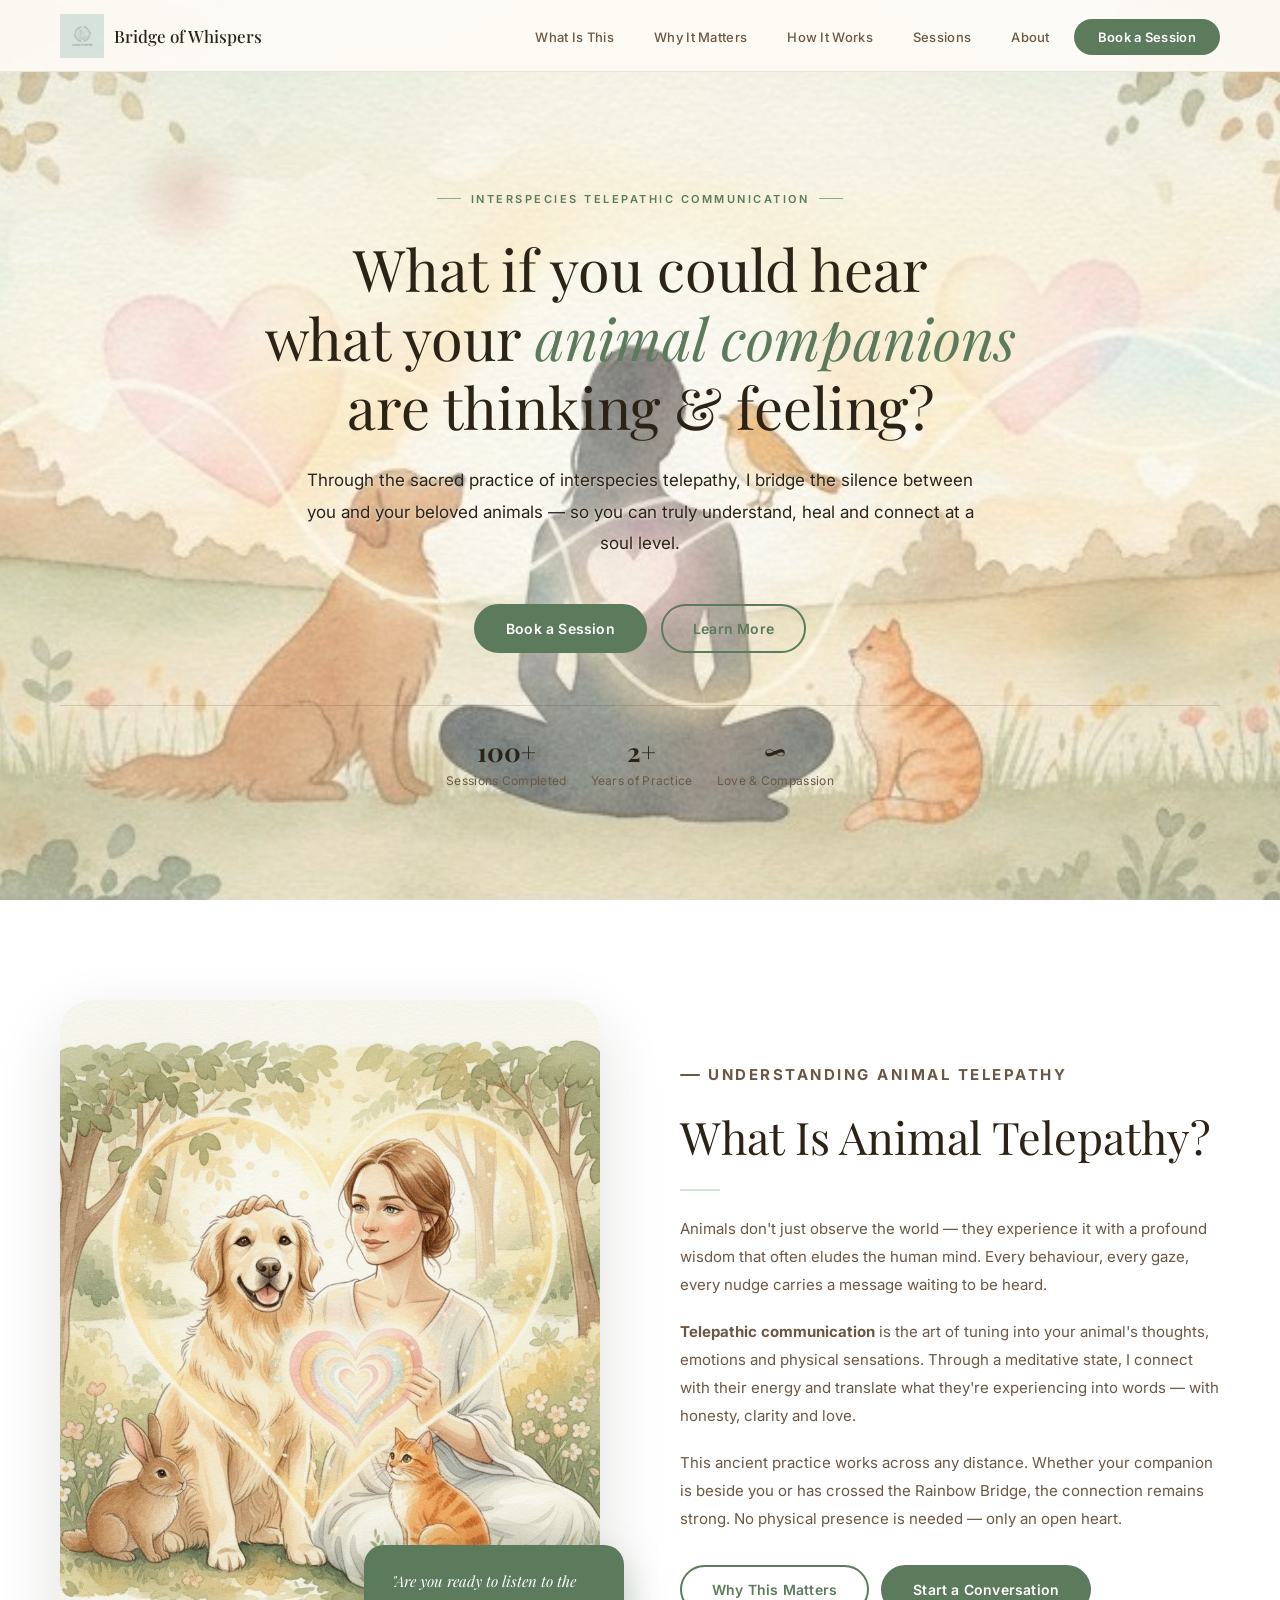
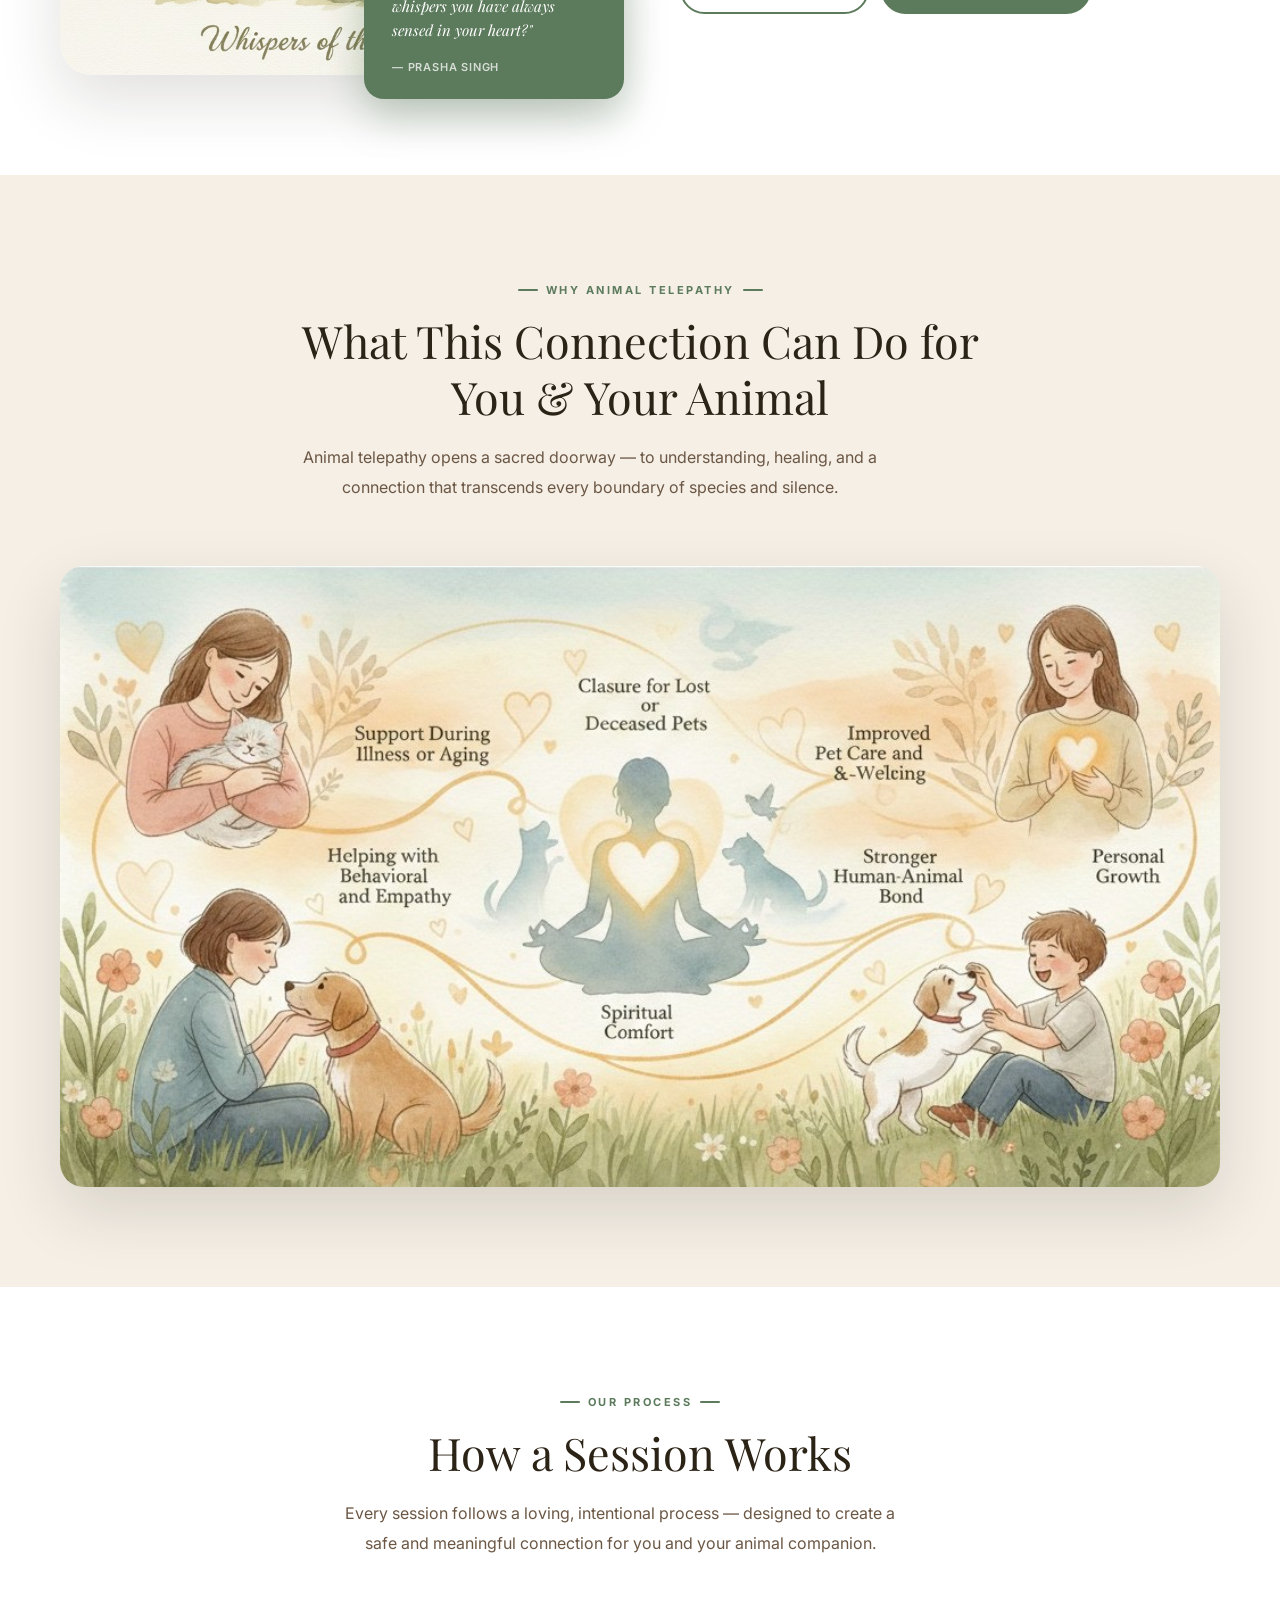
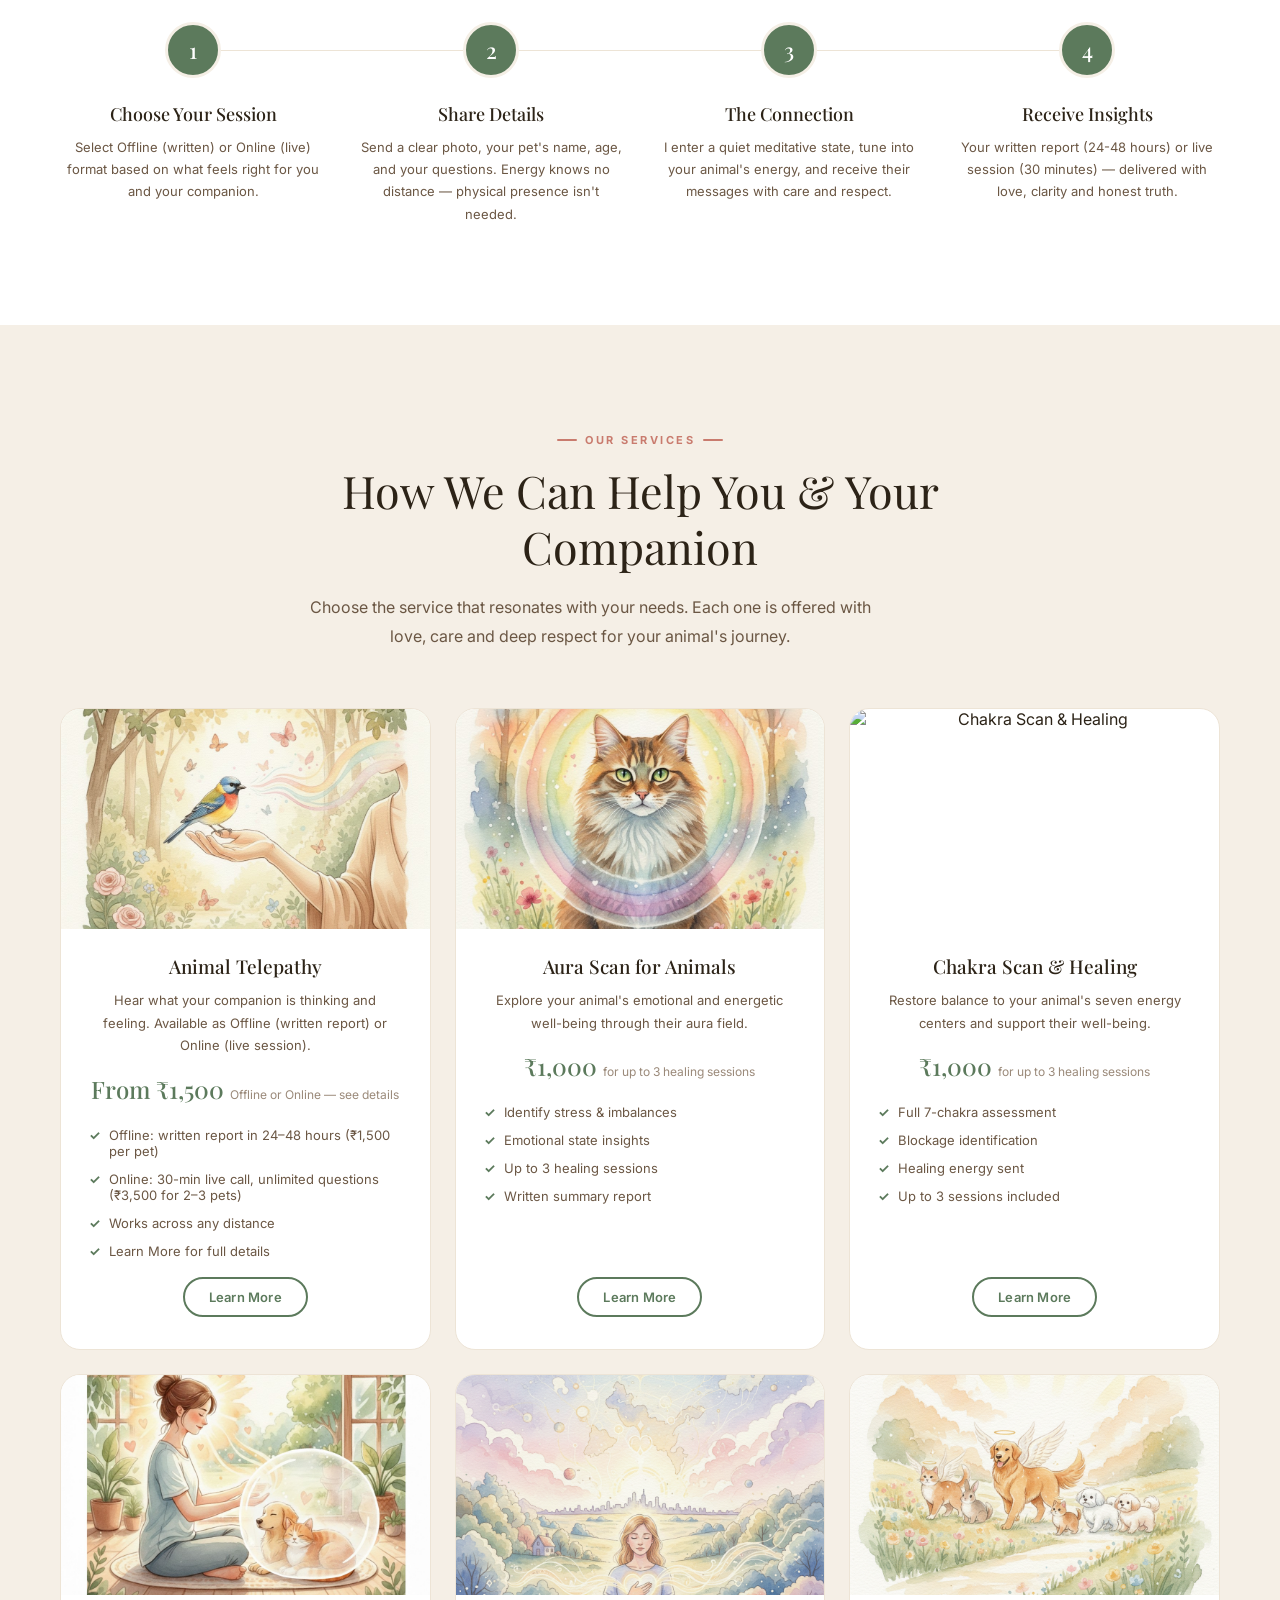
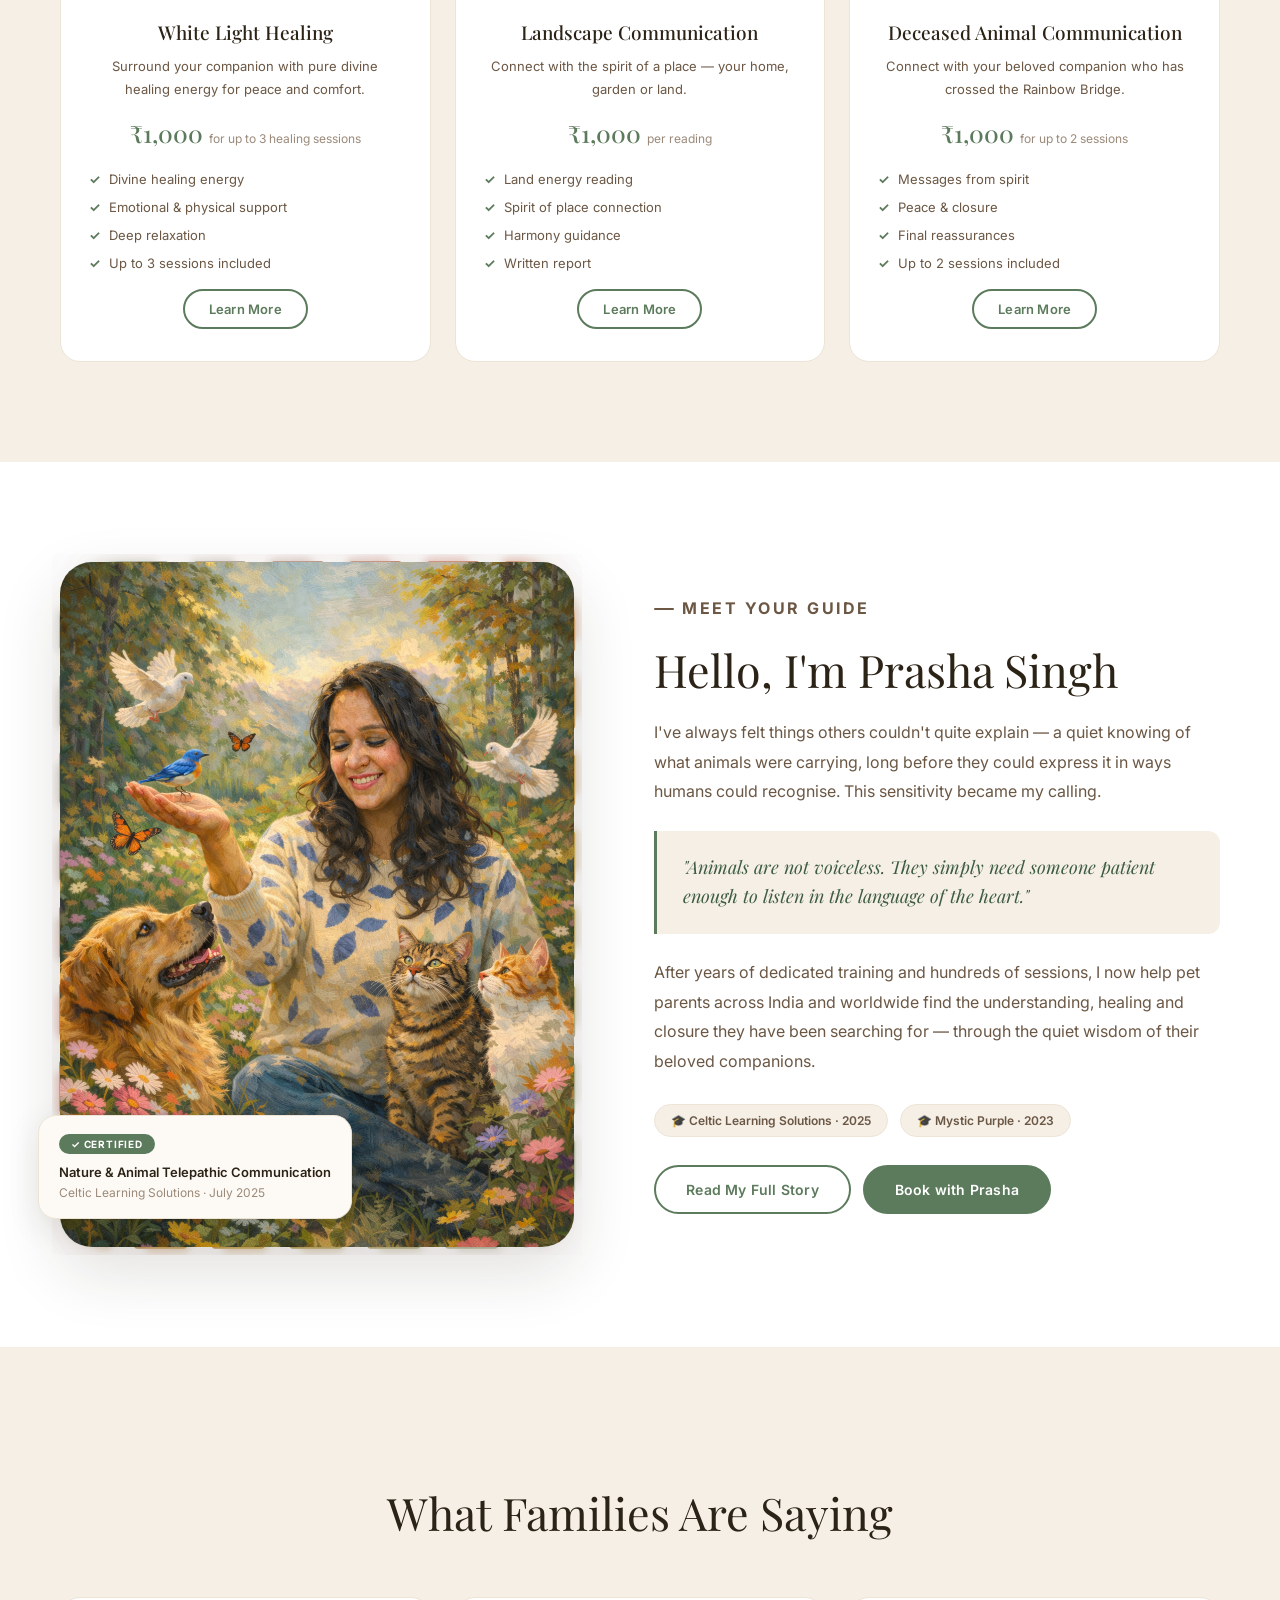
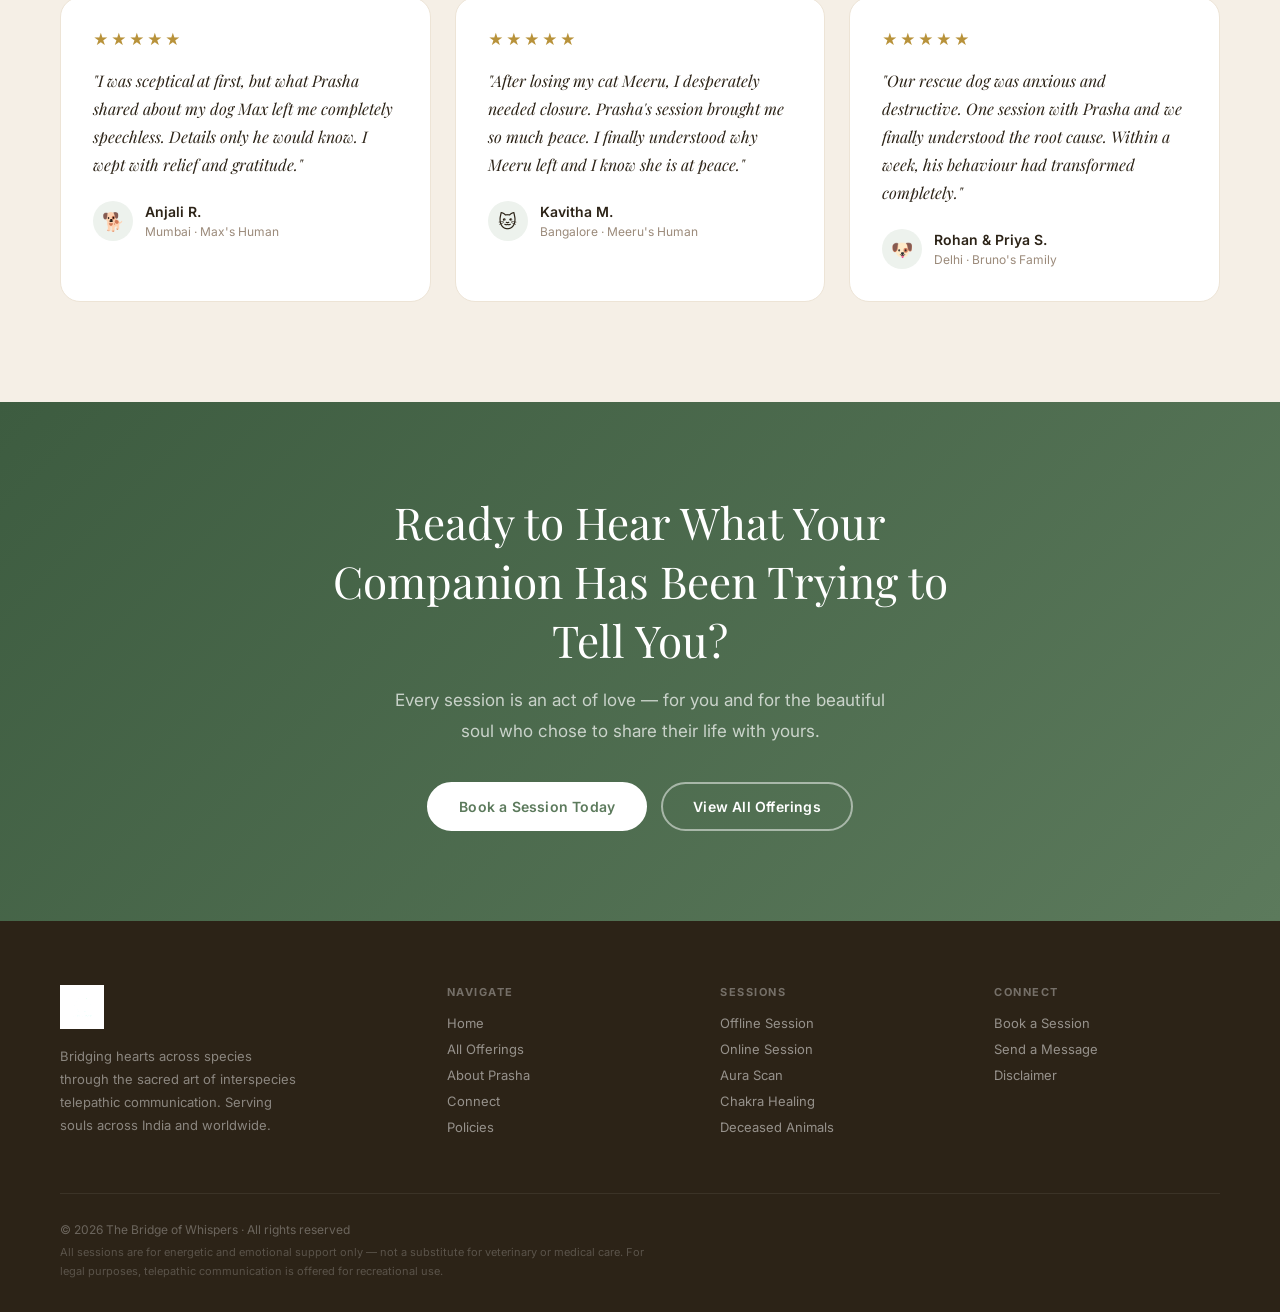
==== index.html @ b5a5ca09 "sacred whispers" ====
<!DOCTYPE html>
<html lang="en">
<head>
<meta charset="UTF-8">
<meta name="viewport" content="width=device-width, initial-scale=1.0">
<title>Bridge of Whispers · Animal Telepathic Communication</title>
<link rel="preconnect" href="https://fonts.googleapis.com">
<link href="https://fonts.googleapis.com/css2?family=Playfair+Display:ital,wght@0,400;0,500;1,400;1,500&family=Inter:wght@300;400;500;600&display=swap" rel="stylesheet">
<style>
/* ─── GLOBAL RESET ─── */
*,*::before,*::after{box-sizing:border-box;margin:0;padding:0}
html{scroll-behavior:smooth;font-size:16px}
body{font-family:'Inter',system-ui,sans-serif;background:#FDFAF5;color:#2C2317;-webkit-font-smoothing:antialiased;overflow-x:hidden}
img{display:block;max-width:100%;height:auto}
a{color:inherit;text-decoration:none}
button{font-family:inherit;cursor:pointer;border:none;outline:none}
ul{list-style:none}

#prog{position:fixed;top:0;left:0;height:3px;width:0%;background:linear-gradient(to right,#5C7A5C,#C97B6E);z-index:9999;transition:width .05s}

/* ══════════════════════════════════════════
 NAV
══════════════════════════════════════════ */
.nav{
 position:fixed;top:0;left:0;right:0;z-index:1000;
 display:flex;align-items:center;justify-content:space-between;
 padding:0 60px;height:72px;
 background:rgba(253,250,245,0.96);
 backdrop-filter:blur(12px);
 border-bottom:1px solid #EDE4D6;
 transition:box-shadow .3s;
}
.nav.scrolled{box-shadow:0 2px 20px rgba(44,35,23,0.08)}
.nav-logo{display:flex;align-items:center;gap:10px}
.nav-logo img{height:44px;width:auto}
.nav-logo span{font-family:'Playfair Display',serif;font-size:17px;color:#2C2317;font-weight:500}
.nav-links{display:flex;align-items:center;gap:8px}
.nav-links a{
 padding:8px 16px;font-size:13px;font-weight:500;letter-spacing:.3px;
 color:#6B5744;border-radius:6px;transition:background .2s,color .2s;
}
.nav-links a:hover{background:#F0EBE2;color:#2C2317}
.nav-cta{
 padding:10px 24px !important;
 background:#5C7A5C !important;color:#fff !important;
 border-radius:50px !important;font-weight:600 !important;
 transition:background .2s,transform .2s,box-shadow .2s !important;
}
.nav-cta:hover{background:#4A6A4A !important;transform:translateY(-1px) !important;box-shadow:0 6px 20px rgba(92,122,92,.35) !important}
.hamburger{display:none;flex-direction:column;gap:5px;cursor:pointer;padding:8px;background:none;border:none}
.hamburger span{display:block;width:22px;height:2px;background:#2C2317;border-radius:2px;transition:.3s}

/* ══════════════════════════════════════════
 HERO
══════════════════════════════════════════ */
.hero{
 min-height:100vh;padding-top:72px;
 position:relative;
 display:flex;align-items:center;justify-content:center;
 background-image:url('assets/image5.png');
 background-size:cover;background-position:center;background-repeat:no-repeat;
 padding-left:60px;padding-right:60px;
}
.hero::before{
 content:'';position:absolute;inset:0;
 background:rgba(253,250,245,0.3);
 z-index:1;
}
.hero-text{
 position:relative;z-index:2;
 max-width:1200px;width:100%;
 padding:60px 0;
 text-align:center;
}
.hero-label{
 display:inline-flex;align-items:center;gap:10px;
 font-size:11px;font-weight:600;letter-spacing:2.5px;text-transform:uppercase;
 color:#5C7A5C;margin-bottom:28px;
}
.hero-label::before,.hero-label::after{content:'';display:block;width:24px;height:1px;background:#8FA98F}
.hero-h1{
 font-family:'Playfair Display',serif;font-size:clamp(40px,4.5vw,64px);
 font-weight:400;line-height:1.2;color:#2C2317;margin-bottom:24px;
}
.hero-h1 em{font-style:italic;color:#5C7A5C}
.hero-desc{
 font-size:17px;line-height:1.85;color:#2C2317;
 max-width:680px;margin:0 auto 44px;
 text-shadow:0 1px 3px rgba(253,250,245,0.8);
}
.hero-buttons{display:flex;gap:14px;align-items:center;justify-content:center;flex-wrap:wrap}
.hero-social{
 display:flex;gap:24px;margin-top:52px;
 padding-top:28px;border-top:1px solid rgba(44,35,23,0.15);
 justify-content:center;
}
.social-stat strong{display:block;font-family:'Playfair Display',serif;font-size:26px;color:#2C2317}
.social-stat span{font-size:12px;color:#6B5744;letter-spacing:.3px}

/* ══════════════════════════════════════════
 BUTTONS
══════════════════════════════════════════ */
.btn{
 display:inline-flex;align-items:center;gap:8px;
 padding:14px 30px;font-size:14px;font-weight:600;
 border-radius:50px;border:2px solid transparent;
 transition:all .25s;cursor:pointer;letter-spacing:.2px;
}
.btn-primary{background:#5C7A5C;color:#fff;border-color:#5C7A5C}
.btn-primary:hover{background:#4A6A4A;border-color:#4A6A4A;transform:translateY(-2px);box-shadow:0 8px 24px rgba(92,122,92,.35)}
.btn-secondary{background:transparent;color:#5C7A5C;border-color:#5C7A5C}
.btn-secondary:hover{background:#5C7A5C;color:#fff;transform:translateY(-2px)}
.btn-white{background:#fff;color:#5C7A5C;border-color:#fff}
.btn-white:hover{background:transparent;color:#fff;border-color:rgba(255,255,255,.7);transform:translateY(-2px)}

/* ══════════════════════════════════════════
 SECTION SHELL
══════════════════════════════════════════ */
.section{padding:100px 60px}
.wrap{max-width:1200px;margin:0 auto}

.section-tag{
 display:inline-flex;align-items:center;gap:8px;
 font-size:11px;font-weight:700;letter-spacing:2.5px;text-transform:uppercase;
 margin-bottom:16px;
}
.section-tag::before{content:'';display:block;width:20px;height:2px;background:currentColor;border-radius:2px}
.tag-green{color:#5C7A5C}
.tag-blush{color:#C97B6E}
.center-tag{justify-content:center}
.center-tag::after{content:'';display:block;width:20px;height:2px;background:currentColor;border-radius:2px}

.section-h{
 font-family:'Playfair Display',serif;
 font-size:clamp(30px,3.5vw,48px);
 font-weight:400;line-height:1.25;color:#2C2317;margin-bottom:18px;
}
.section-p{font-size:16px;line-height:1.85;color:#6B5744;max-width:580px}
.tc .section-p{margin:0 auto}
.tc{text-align:center}

/* ══════════════════════════════════════════
 WHAT IS SECTION
══════════════════════════════════════════ */
.what-section{background:#fff;padding:100px 60px}
.what-layout{
 display:grid;grid-template-columns:1fr 1fr;gap:80px;
 align-items:center;max-width:1200px;margin:0 auto;
}
.what-visual{position:relative}
.what-img{
 width:100%;aspect-ratio:4/5;object-fit:cover;
 border-radius:32px;box-shadow:0 24px 64px rgba(44,35,23,.14);
}
.what-decor{
 position:absolute;top:-16px;left:-16px;right:16px;bottom:16px;
 border-radius:32px;border:2px solid #D4E4D4;z-index:-1;
}
.what-quote-card{
 position:absolute;bottom:-24px;right:-24px;
 background:#5C7A5C;color:#fff;border-radius:20px;
 padding:24px 28px;max-width:260px;
 box-shadow:0 16px 40px rgba(92,122,92,.4);
}
.what-quote-card p{
 font-family:'Playfair Display',serif;font-size:15px;
 font-style:italic;line-height:1.65;margin-bottom:12px;
}
.what-quote-card span{font-size:11px;opacity:.75;letter-spacing:.8px;text-transform:uppercase;font-weight:600}

.what-text .section-tag{display:flex}
.what-divider{width:40px;height:2px;background:#D4E4D4;margin:24px 0}
.what-text p{font-size:15px;line-height:1.85;color:#6B5744;margin-bottom:20px}

/* ══════════════════════════════════════════
 WHY SECTION
══════════════════════════════════════════ */
.why-section{background:#F5EFE6;padding:100px 60px}
.why-top{text-align:center;max-width:680px;margin:0 auto 64px}
.cards-grid{
 max-width:1200px;margin:0 auto;
}
.why-image{
 width:100%;height:auto;display:block;
 border-radius:24px;
 box-shadow:0 24px 64px rgba(44,35,23,.14);
}
.card{
 background:#FDFAF5;border-radius:20px;overflow:hidden;
 border:1px solid #EDE4D6;
 transition:transform .3s,box-shadow .3s;
}
.card:hover{transform:translateY(-6px);box-shadow:0 16px 48px rgba(44,35,23,.1)}
.card-img{height:200px;overflow:hidden}
.card-img img{width:100%;height:100%;object-fit:cover;transition:transform .5s}
.card:hover .card-img img{transform:scale(1.06)}
.card-body{padding:28px}
.card-icon{
 width:42px;height:42px;border-radius:12px;
 display:flex;align-items:center;justify-content:center;font-size:19px;
 margin-bottom:16px;
}
.ic-g{background:#EDF2ED}
.ic-b{background:#F5E4E2}
.ic-s{background:#F5EDDE}
.card-num{float:right;font-family:'Playfair Display',serif;font-size:38px;font-weight:400;color:#EDE4D6;line-height:1;margin-top:-6px}
.card h3{font-family:'Playfair Display',serif;font-size:20px;font-weight:500;color:#2C2317;margin-bottom:10px}
.card p{font-size:14px;line-height:1.8;color:#6B5744}

/* ══════════════════════════════════════════
 HOW IT WORKS
══════════════════════════════════════════ */
.how-section{background:#fff;padding:100px 60px}
.how-top{text-align:center;max-width:620px;margin:0 auto 64px}
.steps-grid{
 display:grid;grid-template-columns:repeat(4,1fr);gap:32px;
 max-width:1200px;margin:0 auto;position:relative;
}
.steps-grid::before{
 content:'';position:absolute;top:28px;left:calc(12.5% + 4px);right:calc(12.5% + 4px);
 height:1px;background:#EDE4D6;
}
.step-card{text-align:center;position:relative}
.step-num{
 width:56px;height:56px;border-radius:50%;
 background:#5C7A5C;border:3px solid #F5EFE6;
 color:#fff;font-family:'Playfair Display',serif;font-size:22px;font-weight:500;
 display:flex;align-items:center;justify-content:center;
 margin:0 auto 24px;transition:transform .3s;
}
.step-card:hover .step-num{transform:scale(1.1)}
.step-card h4{font-family:'Playfair Display',serif;font-size:18px;font-weight:500;color:#2C2317;margin-bottom:10px}
.step-card p{font-size:13px;line-height:1.7;color:#6B5744}

/* ══════════════════════════════════════════
 SERVICES GRID - ALL 7 SERVICES
══════════════════════════════════════════ */
.sessions-section{background:#F5EFE6;padding:100px 60px}
.sessions-top{text-align:center;max-width:680px;margin:0 auto 56px}

.offerings-grid{
 display:grid;grid-template-columns:repeat(3,1fr);gap:24px;
 max-width:1200px;margin:0 auto;
}
.offering-card{
 background:#fff;border-radius:20px;overflow:hidden;
 border:1px solid #EDE4D6;text-align:center;
 transition:transform .3s,box-shadow .3s;position:relative;
 display:flex;flex-direction:column;
}
.offering-card:hover{transform:translateY(-4px);box-shadow:0 12px 40px rgba(44,35,23,.09)}

/* .offering-img-wrap{
 width:100%;height:200px;background:#F5EFE6;
 display:flex;align-items:center;justify-content:center;
 padding:16px;flex-shrink:0;
}
.offering-img-wrap img{
 max-width:100%;max-height:100%;
 width:auto;height:auto;
 object-fit:contain;object-position:center;
 border-radius:12px;
} */




.offering-img-wrap{
 width:100%;
 height:220px; /* slightly taller for better visual */
 overflow:hidden;
 flex-shrink:0;
}

.offering-img-wrap img{
 width:100%;
 height:100%;
 object-fit:cover;   /* THIS makes image fill fully */
 object-position:center;
 display:block;
}



.offering-body{padding:24px 28px 32px;flex:1;display:flex;flex-direction:column;align-items:center}
.offering-card h4{
 font-family:'Playfair Display',serif;font-size:19px;
 font-weight:500;color:#2C2317;margin-bottom:10px;
}
.offering-desc{font-size:13px;line-height:1.75;color:#6B5744;margin-bottom:16px}
.offering-price{
 font-family:'Playfair Display',serif;font-size:24px;
 font-weight:500;color:#5C7A5C;margin-bottom:4px;
}
.offering-price small{font-size:12px;font-weight:400;color:#9B8A7A;font-family:'Inter',sans-serif}
.offering-note{font-size:11px;color:#9B8A7A;margin-bottom:16px}
.offering-card .btn-secondary{font-size:13px;padding:10px 24px;margin-top:auto}

/* ══════════════════════════════════════════
 ABOUT
══════════════════════════════════════════ */
.about-section{background:#fff;padding:100px 60px}
.about-layout{
 display:grid;grid-template-columns:1fr 1.1fr;gap:80px;
 align-items:center;max-width:1200px;margin:0 auto;
}
.about-img-wrap{position:relative}
.about-img-border{
 position:absolute;
 inset:-8px;
 width:calc(100% + 16px);
 height:calc(100% + 16px);
 pointer-events:none;
 z-index:0;
}
.about-border-rect{
 fill:none;
 stroke:url(#aboutBorderGradient);
 stroke-width:4;
 stroke-linecap:round;
 stroke-dasharray:26 18;
 animation:aboutBorderDash 3.5s linear infinite;
 filter:drop-shadow(0 0 10px rgba(201,123,110,.65));
 opacity:.9;
 mix-blend-mode:screen;
}
.about-border-rect.glow{
 stroke-width:8;
 stroke-dasharray:18 26;
 animation:aboutBorderDash 4.5s linear infinite reverse;
 filter:blur(2px) drop-shadow(0 0 18px rgba(92,122,92,.55));
 opacity:.35;
}
.about-img{
 width:100%;aspect-ratio:3/4;object-fit:cover;
 border-radius:32px;box-shadow:0 24px 64px rgba(44,35,23,.14);
 position:relative;z-index:1;
}
.about-cert-card{
 position:absolute;left:-22px;bottom:28px;
 background:#FDFAF5;border:1px solid #EDE4D6;border-radius:18px;
 padding:16px 20px;box-shadow:0 8px 32px rgba(44,35,23,.1);min-width:210px;
 z-index:2;
}
.cert-pill{
 display:inline-flex;align-items:center;gap:6px;
 background:#5C7A5C;color:#fff;
 font-size:10px;font-weight:700;letter-spacing:.8px;text-transform:uppercase;
 padding:4px 12px;border-radius:50px;margin-bottom:10px;
}
.about-cert-card h4{font-size:13px;font-weight:600;color:#2C2317;margin-bottom:4px}
.about-cert-card p{font-size:12px;color:#9B8A7A;line-height:1.5}

.about-text .section-tag{display:flex}
.about-text .section-h{margin-bottom:20px}
.about-text p{font-size:16px;line-height:1.85;color:#6B5744;margin-bottom:18px}
.blockquote{
 margin:24px 0;padding:22px 26px;
 border-left:3px solid #5C7A5C;background:#F5EFE6;border-radius:0 12px 12px 0;
}
.blockquote p{
 font-family:'Playfair Display',serif;font-style:italic;font-size:18px;
 color:#3D5C40;margin:0;line-height:1.65;
}
.cert-chips{display:flex;gap:12px;flex-wrap:wrap;margin-top:28px}
.cert-chip{
 display:inline-flex;align-items:center;gap:8px;
 background:#F5EFE6;border:1px solid #EDE4D6;border-radius:50px;
 padding:8px 16px;font-size:12px;font-weight:600;color:#6B5744;
}
.about-buttons{display:flex;gap:12px;margin-top:28px;flex-wrap:wrap}

/* ══════════════════════════════════════════
 TESTIMONIALS
══════════════════════════════════════════ */
.testi-section{background:#F5EFE6;padding:100px 60px}
.testi-top{text-align:center;max-width:580px;margin:0 auto 56px}
.testi-grid{
 display:grid;grid-template-columns:repeat(3,1fr);gap:24px;
 max-width:1200px;margin:0 auto;
}
.testi{
 background:#fff;border-radius:20px;padding:32px;
 border:1px solid #EDE4D6;transition:transform .3s,box-shadow .3s;
}
.testi:hover{transform:translateY(-4px);box-shadow:0 12px 40px rgba(44,35,23,.09)}
.stars{color:#B8923A;font-size:15px;letter-spacing:2px;margin-bottom:18px}
.testi blockquote{
 font-family:'Playfair Display',serif;font-style:italic;
 font-size:16px;line-height:1.75;color:#2C2317;margin-bottom:22px;
}
.testi-author{display:flex;align-items:center;gap:12px}
.testi-avatar{
 width:40px;height:40px;border-radius:50%;
 background:#EDF2ED;display:flex;align-items:center;justify-content:center;font-size:18px;
}
.testi-name strong{display:block;font-size:14px;font-weight:600;color:#2C2317}
.testi-name span{font-size:12px;color:#9B8A7A}

/* ══════════════════════════════════════════
 CTA BANNER
══════════════════════════════════════════ */
.cta-section{
 background:linear-gradient(135deg,#3D5C40 0%,#5C7A5C 100%);
 padding:90px 60px;text-align:center;
}
.cta-section h2{
 font-family:'Playfair Display',serif;font-size:clamp(28px,3.5vw,44px);
 font-weight:400;color:#fff;margin-bottom:16px;max-width:620px;margin-left:auto;margin-right:auto;
}
.cta-section p{font-size:17px;color:rgba(255,255,255,.7);max-width:500px;margin:0 auto 36px;line-height:1.8}
.cta-btns{display:flex;gap:14px;justify-content:center;flex-wrap:wrap}

/* ══════════════════════════════════════════
 FOOTER
══════════════════════════════════════════ */
footer{background:#2C2317;padding:64px 60px 32px}
.footer-wrap{max-width:1200px;margin:0 auto}
.footer-top{display:grid;grid-template-columns:1.5fr 1fr 1fr 1fr;gap:48px;margin-bottom:48px}
.footer-brand img{height:44px;margin-bottom:16px;filter:brightness(1.4)}
.footer-brand p{font-size:13px;color:rgba(255,255,255,.45);line-height:1.75;max-width:240px}
.footer-col h5{
 font-size:11px;font-weight:700;letter-spacing:1.5px;text-transform:uppercase;
 color:rgba(255,255,255,.35);margin-bottom:16px;
}
.footer-col a{display:block;font-size:13px;color:rgba(255,255,255,.5);margin-bottom:10px;transition:color .2s}
.footer-col a:hover{color:#fff}
.footer-divider{height:1px;background:rgba(255,255,255,.07);margin-bottom:28px}
.footer-bottom{display:flex;justify-content:space-between;align-items:flex-start;flex-wrap:wrap;gap:16px}
.footer-copy{font-size:12px;color:rgba(255,255,255,.3)}
.disclaimer{font-size:11px;color:rgba(255,255,255,.22);max-width:600px;line-height:1.65;margin-top:6px}

/* ══════════════════════════════════════════
 MODAL
══════════════════════════════════════════ */
.overlay{
 position:fixed;inset:0;z-index:10000;
 background:rgba(44,35,23,.72);backdrop-filter:blur(10px);
 display:flex;align-items:center;justify-content:center;padding:24px;
 opacity:0;pointer-events:none;transition:opacity .3s;
}
.overlay.open{opacity:1;pointer-events:all}
.modal{
 background:#FDFAF5;border-radius:24px;width:100%;max-width:520px;max-height:92vh;
 overflow-y:auto;box-shadow:0 40px 80px rgba(44,35,23,.3);
 transform:translateY(20px) scale(.97);transition:transform .35s;position:relative;
}
.overlay.open .modal{transform:none}
.modal-stripe{height:4px;background:linear-gradient(to right,#5C7A5C,#C97B6E);border-radius:24px 24px 0 0}
.modal-inner{padding:36px 40px 44px}
.modal-close{
 position:absolute;top:16px;right:16px;width:36px;height:36px;
 border-radius:50%;background:#F0EBE2;color:#6B5744;font-size:17px;
 display:flex;align-items:center;justify-content:center;cursor:pointer;border:none;
 transition:background .2s,color .2s,transform .2s;
}
.modal-close:hover{background:#C97B6E;color:#fff;transform:rotate(90deg)}
.modal h2{font-family:'Playfair Display',serif;font-size:26px;font-weight:500;color:#2C2317;margin-bottom:6px}
.modal .sub{font-size:13px;color:#9B8A7A;margin-bottom:28px}
.frow{display:grid;grid-template-columns:1fr 1fr;gap:14px}
.fg{margin-bottom:16px}
.fg label{display:block;font-size:11px;font-weight:700;letter-spacing:.6px;text-transform:uppercase;color:#6B5744;margin-bottom:6px}
.fg input,.fg select,.fg textarea{
 width:100%;padding:11px 15px;
 font-family:'Inter',sans-serif;font-size:14px;color:#2C2317;
 background:#fff;border:1.5px solid #EDE4D6;border-radius:10px;
 outline:none;transition:border-color .2s,box-shadow .2s;
}
.fg input:focus,.fg select:focus,.fg textarea:focus{
 border-color:#5C7A5C;box-shadow:0 0 0 3px rgba(92,122,92,.12);
}
.fg textarea{resize:vertical;min-height:85px}
.submit-btn{
 width:100%;padding:14px;font-size:14px;font-weight:600;
 background:#5C7A5C;color:#fff;border:none;border-radius:50px;
 cursor:pointer;font-family:'Inter',sans-serif;letter-spacing:.3px;
 margin-top:6px;transition:background .25s,transform .25s,box-shadow .25s;
}
.submit-btn:hover{background:#4A6A4A;transform:translateY(-1px);box-shadow:0 8px 20px rgba(92,122,92,.4)}
.ty{text-align:center;padding:32px 16px}
.ty-icon{font-size:56px;margin-bottom:20px}
.ty h3{font-family:'Playfair Display',serif;font-size:26px;font-weight:500;color:#2C2317;margin-bottom:12px}
.ty p{font-size:14px;line-height:1.8;color:#6B5744;margin-bottom:10px}
.hidden{display:none!important}

/* ══════════════════════════════════════════
 REVEAL ANIMATIONS
══════════════════════════════════════════ */
.r{opacity:0;transform:translateY(24px);transition:opacity .7s ease,transform .7s ease}
.rl{opacity:0;transform:translateX(-24px);transition:opacity .7s ease,transform .7s ease}
.rr{opacity:0;transform:translateX(24px);transition:opacity .7s ease,transform .7s ease}
.r.show,.rl.show,.rr.show{opacity:1;transform:none}
.d1{transition-delay:.1s}.d2{transition-delay:.2s}.d3{transition-delay:.3s}
.d4{transition-delay:.4s}.d5{transition-delay:.5s}
@keyframes aboutBorderDash{to{stroke-dashoffset:-220}}

/* ══════════════════════════════════════════
 MAGICAL PRELOADER & EFFECTS
══════════════════════════════════════════ */
.magical-preloader {
 position: fixed;
 inset: 0;
 background: #FDFAF5;
 z-index: 99999;
 display: flex;
 flex-direction: column;
 align-items: center;
 justify-content: center;
 transition: opacity 1s ease, visibility 1s ease;
}
.magical-preloader.fade-out {
 opacity: 0;
 visibility: hidden;
}
.paw-heart-wrap {
 position: relative;
 width: 70px;
 height: 70px;
 margin-bottom: 32px;
}
.telepathy-ring {
 position: absolute;
 inset: -30px;
 border: 2px solid #5C7A5C;
 border-radius: 50%;
 opacity: 0;
 animation: ripple 2.5s infinite cubic-bezier(0.21, 0.53, 0.56, 0.8);
}
.telepathy-ring:nth-child(2) { animation-delay: 0.8s; }
.telepathy-ring:nth-child(3) { animation-delay: 1.6s; }

@keyframes ripple {
 0% { transform: scale(0.5); opacity: 0.6; }
 100% { transform: scale(1.8); opacity: 0; border-width: 0px; }
}

.paw-icon {
 width: 100%;
 height: 100%;
 fill: #C97B6E; 
 animation: heartbeat 1.5s infinite;
 position: relative;
 z-index: 2;
 filter: drop-shadow(0 4px 10px rgba(201,123,110,0.4));
}

@keyframes heartbeat {
 0%, 100% { transform: scale(1); }
 15% { transform: scale(1.15); }
 30% { transform: scale(1); }
 45% { transform: scale(1.15); }
}

.preloader-text {
 font-family: 'Playfair Display', serif;
 font-size: 22px;
 color: #6B5744;
 font-style: italic;
 animation: fadeInOut 2.5s infinite;
}

@keyframes fadeInOut {
 0%, 100% { opacity: 0.5; }
 50% { opacity: 1; }
}

/* ─── FLOATING MAGIC ORBS (HERO) ─── */
.magic-orb {
 position: absolute;
 border-radius: 50%;
 pointer-events: none;
 z-index: 1;
 animation: floatOrb 6s infinite ease-in-out alternate;
}
@keyframes floatOrb {
 0% { transform: translateY(0) scale(1); opacity: 0.4; }
 100% { transform: translateY(-40px) scale(1.2); opacity: 0.7; }
}
.orb-1 { width: 120px; height: 120px; top: 15%; left: 10%; animation-duration: 7s; background: radial-gradient(circle, rgba(201,123,110,0.25) 0%, rgba(201,123,110,0) 70%); }
.orb-2 { width: 180px; height: 180px; top: 60%; right: 5%; animation-duration: 9s; animation-delay: 1s; background: radial-gradient(circle, rgba(92,122,92,0.2) 0%, rgba(92,122,92,0) 70%); }
.orb-3 { width: 90px; height: 90px; bottom: 10%; left: 30%; animation-duration: 5s; animation-delay: 2s; background: radial-gradient(circle, rgba(184,146,58,0.2) 0%, rgba(184,146,58,0) 70%); }

/* ══════════════════════════════════════════
 RESPONSIVE
══════════════════════════════════════════ */
@media(max-width:1100px){
 .hero{grid-template-columns:1fr 1fr}
 .cards-grid{grid-template-columns:repeat(2,1fr)}
 .offerings-grid{grid-template-columns:repeat(2,1fr)}
 .testi-grid{grid-template-columns:repeat(2,1fr)}
 .about-layout{grid-template-columns:1fr 1fr}
 .what-layout{gap:60px}
 .footer-top{grid-template-columns:1fr 1fr}
}
@media(max-width:900px){
 .hero{padding-top:100px;padding-left:32px;padding-right:32px}
 .hero-text{padding:48px 0 24px;max-width:560px;margin:0 auto}
 .hero-desc{margin-left:auto;margin-right:auto}
 .hero-buttons{justify-content:center}
 .hero-social{justify-content:center}
 .what-layout{grid-template-columns:1fr}
 .what-visual{max-width:380px;margin:0 auto}
 .what-quote-card{right:0;bottom:-16px}
 .about-layout{grid-template-columns:1fr}
 .about-img-wrap{max-width:360px;margin:0 auto}
 .about-cert-card{right:0}
 .steps-grid{grid-template-columns:1fr 1fr}
 .steps-grid::before{display:none}
 .nav{padding:0 24px}
 .nav-links{display:none}
 .hamburger{display:flex}
 .section{padding:72px 32px}
 .why-section,.sessions-section,.testi-section,.how-section,.about-section,.what-section{padding:72px 32px}
 .cta-section{padding:72px 32px}
 footer{padding:52px 32px 28px}
}
@media(max-width:640px){
 .cards-grid{grid-template-columns:1fr}
 .offerings-grid{grid-template-columns:1fr}
 .testi-grid{grid-template-columns:1fr}
 .steps-grid{grid-template-columns:1fr}
 .footer-top{grid-template-columns:1fr}
 .footer-bottom{flex-direction:column}
 .frow{grid-template-columns:1fr}
}
.nav-links.mobile-open{
 display:flex;flex-direction:column;position:fixed;
 top:72px;left:0;right:0;bottom:0;
 background:rgba(253,250,245,0.97);backdrop-filter:blur(16px);
 align-items:center;justify-content:center;gap:28px;z-index:999;
}
.nav-links.mobile-open a{font-size:20px;padding:10px 20px}





/* bird animation */
/* ─── THE SOUL MESSENGER ANIMATION ─── */
/* ─── THE SOUL MESSENGER UPGRADE ─── */
/* ─── THE SACRED VOID (Isolation UI) ─── */
/* ─── SACRED SUCCESS SCENE UI & ANIMATIONS ─── */
.sacred-meadow-container {
    position: fixed; 
    inset: 0; 
    display: none;
    flex-direction: column;
    align-items: center; 
    justify-content: center;
    z-index: 999999;
    pointer-events: none;
    background: radial-gradient(circle at center, rgba(253,250,245,0.95) 0%, rgba(228,236,228,0.98) 100%);
    opacity: 0;
    overflow: hidden;
}

.sacred-meadow-container.active { 
    display: flex; 
    pointer-events: auto;
    animation: heavenlyFadeIn 2s ease-in-out forwards; 
}

@keyframes heavenlyFadeIn {
    from { opacity: 0; backdrop-filter: blur(0px); }
    to { opacity: 1; backdrop-filter: blur(12px); }
}

/* Divine Background Glow */
.divine-glow {
    position: absolute;
    width: 150vw;
    height: 150vh;
    background: radial-gradient(circle, rgba(184,146,58,0.08) 0%, transparent 60%);
    animation: breatheGlow 6s infinite alternate ease-in-out;
    z-index: 1;
}

@keyframes breatheGlow {
    0% { transform: scale(1); opacity: 0.6; }
    100% { transform: scale(1.1); opacity: 1; }
}

/* Spirit Elephants */
.spirit-elephant {
    position: absolute;
    bottom: 10%;
    width: 280px; /* Adjust based on your artwork */
    max-width: 30vw;
    z-index: 2;
    opacity: 0;
    filter: drop-shadow(0 10px 20px rgba(92,122,92,0.15));
}

.elephant-left {
    left: -300px;
    transform: rotate(5deg);
}

.elephant-right {
    right: -300px;
    transform: rotate(-5deg);
}

/* Elephant Animations applied via JS */
.elephant-left.enter { animation: walkInLeft 3s cubic-bezier(0.25, 0.8, 0.25, 1) forwards; }
.elephant-right.enter { animation: walkInRight 3s cubic-bezier(0.25, 0.8, 0.25, 1) forwards; }

@keyframes walkInLeft {
    0% { left: -300px; opacity: 0; }
    100% { left: 5%; opacity: 0.9; }
}
@keyframes walkInRight {
    0% { right: -300px; opacity: 0; }
    100% { right: 5%; opacity: 0.9; }
}

/* Dialog & Bird Wrapper */
.sacred-dialog-wrapper {
    position: relative;
    z-index: 10;
    display: flex; 
    flex-direction: column; 
    align-items: center;
    opacity: 0;
    transform: translateY(40px);
}

.sacred-dialog-wrapper.enter {
    animation: gentleFloatUp 2.5s ease-out forwards, sacredSway 6s ease-in-out 2.5s infinite;
}

@keyframes gentleFloatUp {
    to { opacity: 1; transform: translateY(0); }
}
@keyframes sacredSway {
    0%, 100% { transform: translateY(0); }
    50% { transform: translateY(-12px); }
}

/* The Angelic Bird */
.angel-bird {
    width: 140px;
    margin-bottom: -40px; /* Overlaps the card */
    z-index: 11;
    filter: drop-shadow(0 8px 16px rgba(201,123,110,0.2));
    animation: gentleWingSway 4s infinite ease-in-out;
}

@keyframes gentleWingSway {
    0%, 100% { transform: rotate(-2deg); }
    50% { transform: rotate(2deg); }
}

/* Soft Parchment Card */
.parchment-card {
    background: #FFFCF8;
    padding: 60px 50px 50px; 
    border-radius: 30px;
    box-shadow: 0 30px 60px rgba(184,146,58,0.08), inset 0 0 40px rgba(92,122,92,0.03);
    width: 90%;
    max-width: 500px; 
    text-align: center;
    border: 2px solid rgba(184,146,58,0.2);
    position: relative;
}

.card-sparkles {
    position: absolute;
    top: 20px;
    right: 30px;
    font-size: 24px;
    opacity: 0.6;
    animation: twinkle 3s infinite alternate;
}

@keyframes twinkle {
    0% { opacity: 0.2; transform: scale(0.8); }
    100% { opacity: 0.8; transform: scale(1.1); }
}

.sacred-heading {
    font-family: 'Playfair Display', serif; 
    font-size: 1.8rem; 
    color: #3D5C40; 
    margin-bottom: 16px;
    line-height: 1.3;
}

.sacred-text {
    font-size: 16px; 
    color: #6B5744; 
    line-height: 1.8; 
    font-weight: 400;
}

/* .sacred-btn {
    margin-top: 32px; 
    width: 100%; 
    border-radius: 50px;
    background: linear-gradient(to right, #5C7A5C, #4A6A4A) !important;
    font-size: 15px !important;
    padding: 16px !important;
    box-shadow: 0 10px 25px rgba(92,122,92,0.2) !important;
} */

.sacred-btn {
    margin-top: 32px;
    width: 100%;
    border-radius: 50px;
    background: linear-gradient(to right, #5C7A5C, #4A6A4A) !important;
    font-size: 15px !important;
    padding: 16px !important;
    box-shadow: 0 10px 25px rgba(92, 122, 92, 0.2) !important;

    /* ✨ Fix alignment */
    display: flex;
    align-items: center;
    justify-content: center;
    text-align: center;
}


/* End of bird animation */






</style>
</head>
<body>

<div id="magicalPreloader" class="magical-preloader">
 <div class="paw-heart-wrap">
 <div class="telepathy-ring"></div>
 <div class="telepathy-ring"></div>
 <div class="telepathy-ring"></div>
 <svg class="paw-icon" viewBox="0 0 512 512" xmlns="http://www.w3.org/2000/svg">
 <path d="M256 224c-53.02 0-96 42.98-96 96 0 53.02 42.98 96 96 96s96-42.98 96-96c0-53.02-42.98-96-96-96zm-128-64c35.35 0 64-28.65 64-64s-28.65-64-64-64-64 28.65-64 64 28.65 64 64 64zm256 0c35.35 0 64-28.65 64-64s-28.65-64-64-64-64 28.65-64 64 28.65 64 64 64zm-128-32c35.35 0 64-28.65 64-64s-28.65-64-64-64-64 28.65-64 64 28.65 64 64 64z"/>
 </svg>
 </div>
 <h2 class="preloader-text">Tuning into the animal realm...</h2>
</div>

<div id="prog"></div>

<nav class="nav" id="nav">
 <a href="index.html" class="nav-logo">
 <img src="assets/image12.png" alt="Bridge of Whispers logo">
 <span>Bridge of Whispers</span>
 </a>
 <ul class="nav-links" id="navLinks">
 <li><a href="#what">What Is This</a></li>
 <li><a href="#why">Why It Matters</a></li>
 <li><a href="#how">How It Works</a></li>
 <li><a href="#sessions">Sessions</a></li>
 <li><a href="#about">About</a></li>
 <li><a href="connect.html" class="nav-cta open-modal">Book a Session</a></li>
 </ul>
 <button class="hamburger" id="menuBtn" aria-label="Open menu">
 <span></span><span></span><span></span>
 </button>
</nav>

<section class="hero" id="home">
 <div class="magic-orb orb-1"></div>
 <div class="magic-orb orb-2"></div>
 <div class="magic-orb orb-3"></div>

 <div class="hero-text">
 <p class="hero-label">Interspecies Telepathic Communication</p>
 <h1 class="hero-h1">
 What if you could hear<br>what your <em>animal companions</em><br>are thinking & feeling?
 </h1>
 <p class="hero-desc">
 Through the sacred practice of interspecies telepathy, I bridge the silence between you and your beloved animals — so you can truly understand, heal and connect at a soul level.
 </p>
 <div class="hero-buttons">
 <button class="btn btn-primary open-modal">Book a Session</button>
 <a href="#what" class="btn btn-secondary">Learn More</a>
 </div>

 <div class="hero-social">
 <div class="social-stat"><strong>100+</strong><span>Sessions Completed</span></div>
 <div class="social-stat"><strong>2+</strong><span>Years of Practice</span></div>
 <div class="social-stat"><strong>∞</strong><span>Love & Compassion</span></div>
 </div>
 </div>
</section>

<section class="what-section" id="what">
 <div class="what-layout">
 <div class="what-visual rl">
 <div class="what-decor"></div>
 <img class="what-img" src="assets/image8.png" alt="Prasha Singh animal communicator" loading="lazy">
 <div class="what-quote-card">
 <p>"Are you ready to listen to the whispers you have always sensed in your heart?"</p>
 <span>— Prasha Singh</span>
 </div>
 </div>
 <div class="what-text rr">
 <p class="section-tag tag-green">Understanding Animal Telepathy</p>
 <h2 class="section-h">What Is Animal Telepathy?</h2>
 <div class="what-divider"></div>
 <p>Animals don't just observe the world — they experience it with a profound wisdom that often eludes the human mind. Every behaviour, every gaze, every nudge carries a message waiting to be heard.</p>
 <p><strong>Telepathic communication</strong> is the art of tuning into your animal's thoughts, emotions and physical sensations. Through a meditative state, I connect with their energy and translate what they're experiencing into words — with honesty, clarity and love.</p>
 <p>This ancient practice works across any distance. Whether your companion is beside you or has crossed the Rainbow Bridge, the connection remains strong. No physical presence is needed — only an open heart.</p>
 <div style="display:flex;gap:12px;margin-top:32px;flex-wrap:wrap">
 <a href="#why" class="btn btn-secondary">Why This Matters</a>
 <button class="btn btn-primary open-modal">Start a Conversation</button>
 </div>
 </div>
 </div>
</section>

<section class="why-section" id="why">
 <div class="why-top">
 <p class="section-tag tag-green center-tag r">Why Animal Telepathy</p>
 <h2 class="section-h r d1">What This Connection Can Do for You & Your Animal</h2>
 <p class="section-p r d2">Animal telepathy opens a sacred doorway — to understanding, healing, and a connection that transcends every boundary of species and silence.</p>
 </div>
 <div class="cards-grid">
 <img class="why-image" src="assets/image3.jpeg" alt="Why animal telepathy benefits" loading="lazy">
 </div>
</section>

<section class="how-section" id="how">
 <div class="how-top">
 <p class="section-tag tag-green center-tag r">Our Process</p>
 <h2 class="section-h r d1">How a Session Works</h2>
 <p class="section-p r d2">Every session follows a loving, intentional process — designed to create a safe and meaningful connection for you and your animal companion.</p>
 </div>
 <div class="steps-grid">
 <div class="step-card r d1">
 <div class="step-num">1</div>
 <h4>Choose Your Session</h4>
 <p>Select Offline (written) or Online (live) format based on what feels right for you and your companion.</p>
 </div>
 <div class="step-card r d2">
 <div class="step-num">2</div>
 <h4>Share Details</h4>
 <p>Send a clear photo, your pet's name, age, and your questions. Energy knows no distance — physical presence isn't needed.</p>
 </div>
 <div class="step-card r d3">
 <div class="step-num">3</div>
 <h4>The Connection</h4>
 <p>I enter a quiet meditative state, tune into your animal's energy, and receive their messages with care and respect.</p>
 </div>
 <div class="step-card r d4">
 <div class="step-num">4</div>
 <h4>Receive Insights</h4>
 <p>Your written report (24-48 hours) or live session (30 minutes) — delivered with love, clarity and honest truth.</p>
 </div>
 </div>
</section>

<section class="sessions-section" id="sessions">
 <div class="sessions-top">
 <p class="section-tag tag-blush center-tag r">Our Services</p>
 <h2 class="section-h r d1">How We Can Help You & Your Companion</h2>
 <p class="section-p r d2">Choose the service that resonates with your needs. Each one is offered with love, care and deep respect for your animal's journey.</p>
 </div>

 <div class="offerings-grid" id="allServicesGrid"></div>
</section>

<section class="about-section" id="about">
 <div class="about-layout">
 <div class="about-img-wrap rl">
 <svg class="about-img-border" viewBox="0 0 300 400" preserveAspectRatio="none" aria-hidden="true">
 <defs>
 <linearGradient id="aboutBorderGradient" x1="0%" y1="0%" x2="100%" y2="100%">
 <stop offset="0%" stop-color="#5C7A5C" stop-opacity="0.35"/>
 <stop offset="35%" stop-color="#C97B6E" stop-opacity="1"/>
 <stop offset="70%" stop-color="#B8923A" stop-opacity="0.95"/>
 <stop offset="100%" stop-color="#5C7A5C" stop-opacity="0.35"/>
 </linearGradient>
 </defs>
 <rect class="about-border-rect glow" x="6" y="6" width="288" height="388" rx="32" ry="32"/>
 <rect class="about-border-rect" x="6" y="6" width="288" height="388" rx="32" ry="32"/>
 </svg>
 <img class="about-img" src="assets/imageprashahomepage.png" alt="Prasha Singh — Animal Communicator" loading="lazy">
 <div class="about-cert-card">
 <span class="cert-pill">✓ Certified</span>
 <h4>Nature & Animal Telepathic Communication</h4>
 <p>Celtic Learning Solutions · July 2025</p>
 </div>
 </div>
 <div class="about-text rr">
 <p class="section-tag tag-green">Meet Your Guide</p>
 <h2 class="section-h">Hello, I'm Prasha Singh</h2>
 <p>I've always felt things others couldn't quite explain — a quiet knowing of what animals were carrying, long before they could express it in ways humans could recognise. This sensitivity became my calling.</p>
 <div class="blockquote">
 <p>"Animals are not voiceless. They simply need someone patient enough to listen in the language of the heart."</p>
 </div>
 <p>After years of dedicated training and hundreds of sessions, I now help pet parents across India and worldwide find the understanding, healing and closure they have been searching for — through the quiet wisdom of their beloved companions.</p>
 <div class="cert-chips">
 <span class="cert-chip">🎓 Celtic Learning Solutions · 2025</span>
 <span class="cert-chip">🎓 Mystic Purple · 2023</span>
 </div>
 <div class="about-buttons">
 <a href="about.html" class="btn btn-secondary">Read My Full Story</a>
 <button class="btn btn-primary open-modal">Book with Prasha</button>
 </div>
 </div>
 </div>
</section>

<section class="testi-section">
 <div class="testi-top">
 <p class="section-tag tag-blush center-tag r">Words from the Heart</p>
 <h2 class="section-h r d1">What Families Are Saying</h2>
 </div>
 <div class="testi-grid">
 <div class="testi r d1">
 <div class="stars">★★★★★</div>
 <blockquote>"I was sceptical at first, but what Prasha shared about my dog Max left me completely speechless. Details only he would know. I wept with relief and gratitude."</blockquote>
 <div class="testi-author">
 <div class="testi-avatar">🐕</div>
 <div class="testi-name"><strong>Anjali R.</strong><span>Mumbai · Max's Human</span></div>
 </div>
 </div>
 <div class="testi r d2">
 <div class="stars">★★★★★</div>
 <blockquote>"After losing my cat Meeru, I desperately needed closure. Prasha's session brought me so much peace. I finally understood why Meeru left and I know she is at peace."</blockquote>
 <div class="testi-author">
 <div class="testi-avatar">🐱</div>
 <div class="testi-name"><strong>Kavitha M.</strong><span>Bangalore · Meeru's Human</span></div>
 </div>
 </div>
 <div class="testi r d3">
 <div class="stars">★★★★★</div>
 <blockquote>"Our rescue dog was anxious and destructive. One session with Prasha and we finally understood the root cause. Within a week, his behaviour had transformed completely."</blockquote>
 <div class="testi-author">
 <div class="testi-avatar">🐶</div>
 <div class="testi-name"><strong>Rohan & Priya S.</strong><span>Delhi · Bruno's Family</span></div>
 </div>
 </div>
 </div>
</section>

<section class="cta-section">
 <h2>Ready to Hear What Your Companion Has Been Trying to Tell You?</h2>
 <p>Every session is an act of love — for you and for the beautiful soul who chose to share their life with yours.</p>
 <div class="cta-btns">
 <button class="btn btn-white open-modal">Book a Session Today</button>
 <a href="#sessions" class="btn btn-secondary" style="background:transparent;color:#fff;border-color:rgba(255,255,255,.5)">View All Offerings</a>
 </div>
</section>

<footer>
 <div class="footer-wrap">
 <div class="footer-top">
 <div class="footer-brand">
 <img src="assets/image12.png" alt="Bridge of Whispers">
 <p>Bridging hearts across species through the sacred art of interspecies telepathic communication. Serving souls across India and worldwide.</p>
 </div>
 <div class="footer-col">
 <h5>Navigate</h5>
 <a href="index.html">Home</a>
 <a href="offerings.html">All Offerings</a>
 <a href="about.html">About Prasha</a>
 <a href="connect.html">Connect</a>
 <a href="policies.html">Policies</a>
 </div>
 <div class="footer-col">
 <h5>Sessions</h5>
 <a href="#sessions">Offline Session</a>
 <a href="#sessions">Online Session</a>
 <a href="aura-scan.html">Aura Scan</a>
 <a href="chakra-healing.html">Chakra Healing</a>
 <a href="deceased-animals.html">Deceased Animals</a>
 </div>
 <div class="footer-col">
 <h5>Connect</h5>
 <a href="connect.html">Book a Session</a>
 <a href="connect.html">Send a Message</a>
 <a href="policies.html">Disclaimer</a>
 </div>
 </div>
 <div class="footer-divider"></div>
 <div class="footer-bottom">
 <div>
 <p class="footer-copy">© 2026 The Bridge of Whispers · All rights reserved</p>
 <p class="disclaimer">All sessions are for energetic and emotional support only — not a substitute for veterinary or medical care. For legal purposes, telepathic communication is offered for recreational use.</p>
 </div>
 </div>
 </div>
</footer>

<div class="overlay" id="overlay">
 <div class="modal" role="dialog" aria-modal="true" aria-labelledby="modal-title">
 <div class="modal-stripe"></div>
 <button class="modal-close" id="modalClose" aria-label="Close">✕</button>
 <div class="modal-inner">
 <div id="formView">
 <h2 id="modal-title">Book a Session</h2>
 <p class="sub">Fill in the form and I'll reach out on WhatsApp to confirm everything.</p>
 <form id="bookForm" method="POST">
 <div class="fg">
 <label>Service *</label>
 <select name="service" required id="serviceSelect">
 <option value="">Please select a service…</option>
 <option>Animal Telepathy — Offline (₹1,500 per pet)</option>
 <option>Animal Telepathy — Online (₹3,500 for 2-3 pets)</option>
 <option>Aura Scan for Animals (₹1,000)</option>
 <option>Chakra Scan & Healing (₹1,000)</option>
 <option>White Light Healing (₹1,000)</option>
 <option>Landscape Communication (₹1,000)</option>
 <option>Deceased Animal Communication (₹1,000)</option>
 </select>
 </div>
 <div class="frow">
 <div class="fg">
 <label>Your Name *</label>
 <input type="text" name="name" required placeholder="Full name">
 </div>
 <div class="fg">
 <label>Mobile *</label>
 <input type="tel" name="phone" required placeholder="10-digit number" maxlength="10">
 </div>
 </div>
 <div class="fg">
 <label>Email *</label>
 <input type="email" name="email" required placeholder="you@example.com">
 </div>
 <div class="fg">
 <label>Pet's Name & Questions</label>
 <textarea name="message" placeholder="Your pet's name, age, and any questions you have…"></textarea>
 </div>
 <button type="submit" class="submit-btn">Send to Bridge of Whispers →</button>
 </form>
 </div>
 <div class="ty hidden" id="thankView">
 <div class="ty-icon">🌿</div>
 <h3>Thank You, Dear Soul</h3>
 <p>Your message has reached me. I will be in touch on WhatsApp very soon to confirm your session details.</p>
 <p style="font-size:13px;margin-top:6px">Sessions are delivered within 24–48 hours (Offline) or scheduled at a mutually convenient time (Online). Trust the process and allow it to unfold with patience.</p>
 <button class="btn btn-primary" style="margin-top:24px" id="closeThank">Close</button>
 </div>
 </div>
 </div>
</div>



<audio id="ambientSound" preload="auto" loop>
  <source src="assets/nightingale.mp3">
</audio>
<!-- End of ambient sound audio-->

<script>
(function(){
 // Config embedded directly (no fetch needed - works when opening HTML directly)

 const config = {
 "services": [
 {
 "id": "animal-telepathy",
 "name": "Animal Telepathy",
 "image": "assets/image1.png",
 "price": "From ₹1,500",
 "priceNote": "Offline or Online — see details",
 "shortDesc": "Hear what your companion is thinking and feeling. Available as Offline (written report) or Online (live session).",
 "features": [
 "Offline: written report in 24–48 hours (₹1,500 per pet)",
 "Online: 30-min live call, unlimited questions (₹3,500 for 2–3 pets)",
 "Works across any distance",
 "Learn More for full details"
 ],
 "detailPage": "animal-telepathy.html"
 },
 {
 "id": "aura-scan",
 "name": "Aura Scan for Animals",
 "icon": "🌈",
 "image": "assets/image6.png",
 "price": "₹1,000",
 "priceNote": "for up to 3 healing sessions",
 "shortDesc": "Explore your animal's emotional and energetic well-being through their aura field.",
 "features": [
 "Identify stress & imbalances",
 "Emotional state insights",
 "Up to 3 healing sessions",
 "Written summary report"
 ],
 "detailPage": "aura-scan.html"
 },
 {
 "id": "chakra-healing",
 "name": "Chakra Scan & Healing",
 "icon": "⚡",
 "image": "assets/image2.png",
 "price": "₹1,000",
 "priceNote": "for up to 3 healing sessions",
 "shortDesc": "Restore balance to your animal's seven energy centers and support their well-being.",
 "features": [
 "Full 7-chakra assessment",
 "Blockage identification",
 "Healing energy sent",
 "Up to 3 sessions included"
 ],
 "detailPage": "chakra-healing.html"
 },
 {
 "id": "white-light-healing",
 "name": "White Light Healing",
 "icon": "☀️",
 "image": "assets/image7.png",
 "price": "₹1,000",
 "priceNote": "for up to 3 healing sessions",
 "shortDesc": "Surround your companion with pure divine healing energy for peace and comfort.",
 "features": [
 "Divine healing energy",
 "Emotional & physical support",
 "Deep relaxation",
 "Up to 3 sessions included"
 ],
 "detailPage": "white-light-healing.html"
 },
 {
 "id": "landscape-communication",
 "name": "Landscape Communication",
 "icon": "🌍",
 "image": "assets/image13.png",
 "price": "₹1,000",
 "priceNote": "per reading",
 "shortDesc": "Connect with the spirit of a place — your home, garden or land.",
 "features": [
 "Land energy reading",
 "Spirit of place connection",
 "Harmony guidance",
 "Written report"
 ],
 "detailPage": "landscape-communication.html"
 },
 {
 "id": "deceased-animals",
 "name": "Deceased Animal Communication",
 "icon": "🕊️",
 "image": "assets/image14.png",
 "price": "₹1,000",
 "priceNote": "for up to 2 sessions",
 "shortDesc": "Connect with your beloved companion who has crossed the Rainbow Bridge.",
 "features": [
 "Messages from spirit",
 "Peace & closure",
 "Final reassurances",
 "Up to 2 sessions included"
 ],
 "detailPage": "deceased-animals.html"
 }
 ]
 };

 // Populate services (6 cards: Animal Telepathy + 5 others)
 const grid = document.getElementById('allServicesGrid');
 if (grid) {
 config.services.forEach((service, idx) => {
 const card = document.createElement('div');
 card.className = 'offering-card r d' + ((idx%3)+1);
 card.innerHTML = `
 <div class="offering-img-wrap">
 <img src="${service.image}" alt="${service.name}" loading="lazy">
 </div>
 <div class="offering-body">
 <h4>${service.name}</h4>
 <p class="offering-desc">${service.shortDesc}</p>
 <div class="offering-price">${service.price} <small>${service.priceNote}</small></div>
 <ul style="text-align:left;margin:12px 0;font-size:13px;color:#6B5744;width:100%;">
 ${service.features.map(f => `<li style="padding:6px 0;padding-left:20px;position:relative;"><span style="position:absolute;left:0;color:#5C7A5C;font-weight:700;">✓</span>${f}</li>`).join('')}
 </ul>
 <a href="${service.detailPage}" class="btn btn-secondary">Learn More</a>
 </div>
 `;
 grid.appendChild(card);
 });
 }

 // Scroll progress
 const prog = document.getElementById('prog');
 window.addEventListener('scroll', function(){
 var pct = window.scrollY / (document.documentElement.scrollHeight - window.innerHeight) * 100;
 prog.style.width = pct + '%';
 }, {passive:true});

 // Nav scrolled state
 var nav = document.getElementById('nav');
 window.addEventListener('scroll', function(){
 nav.classList.toggle('scrolled', window.scrollY > 50);
 }, {passive:true});

 // Mobile menu
 var menuBtn = document.getElementById('menuBtn');
 var navLinks = document.getElementById('navLinks');
 menuBtn.addEventListener('click', function(){
 var open = navLinks.classList.toggle('mobile-open');
 document.body.style.overflow = open ? 'hidden' : '';
 menuBtn.children[0].style.transform = open ? 'rotate(45deg) translate(5px,5px)' : '';
 menuBtn.children[1].style.opacity = open ? '0' : '1';
 menuBtn.children[2].style.transform = open ? 'rotate(-45deg) translate(5px,-5px)' : '';
 });
 navLinks.querySelectorAll('a').forEach(function(a){
 a.addEventListener('click', function(){
 navLinks.classList.remove('mobile-open');
 document.body.style.overflow = '';
 menuBtn.children[0].style.transform = '';
 menuBtn.children[1].style.opacity = '1';
 menuBtn.children[2].style.transform = '';
 });
 });

 // Reveal on scroll
 var revealEls = document.querySelectorAll('.r,.rl,.rr');
 var obs = new IntersectionObserver(function(entries){
 entries.forEach(function(e){
 if(e.isIntersecting){ e.target.classList.add('show'); obs.unobserve(e.target); }
 });
 }, {threshold:0.1, rootMargin:'0px 0px -32px 0px'});
 revealEls.forEach(function(el){ obs.observe(el); });

 // Smooth anchor scroll
 document.querySelectorAll('a[href^="#"]').forEach(function(a){
 a.addEventListener('click', function(e){
 var t = document.querySelector(a.getAttribute('href'));
 if(t){ e.preventDefault(); window.scrollTo({top:t.offsetTop - 72, behavior:'smooth'}); }
 });
 });

 // Magical Preloader Fade Out
 window.addEventListener('load', function() {
 setTimeout(function() {
 var preloader = document.getElementById('magicalPreloader');
 if(preloader) {
 preloader.classList.add('fade-out');
 }
 }, 1800);
 });




 // Audio Toggle Button
 // ─── Ambient Sound on Book Session Click ───
// const ambientSound = document.getElementById('ambientSound');
// const bookButtons = document.querySelectorAll('.open-modal');
// const modalOverlay = document.getElementById('overlay');
// const modalCloseBtn = document.getElementById('modalClose');
// const thankCloseBtn = document.getElementById('closeThank');

// let soundPlaying = false;

// function fadeInSound(){
//  if(!ambientSound) return;

//  ambientSound.volume = 0;
//  ambientSound.play();

//  let fadeIn = setInterval(() => {
//    if(ambientSound.volume < 0.5){
//      ambientSound.volume += 0.05;
//    } else {
//      clearInterval(fadeIn);
//    }
//  }, 100);

//  soundPlaying = true;
// }

// function fadeOutSound(){
//  if(!ambientSound || !soundPlaying) return;

//  let fadeOut = setInterval(() => {
//    if(ambientSound.volume > 0.05){
//      ambientSound.volume -= 0.05;
//    } else {
//      ambientSound.pause();
//      ambientSound.currentTime = 0;
//      clearInterval(fadeOut);
//    }
//  }, 100);

//  soundPlaying = false;
// }

// bookButtons.forEach(btn => {
//  btn.addEventListener('click', function(){
//    fadeInSound();
//  });
// });

// if(modalCloseBtn){
//  modalCloseBtn.addEventListener('click', fadeOutSound);
// }

// if(thankCloseBtn){
//  thankCloseBtn.addEventListener('click', fadeOutSound);
// }

// if(modalOverlay){
//  modalOverlay.addEventListener('click', function(e){
//    if(e.target === modalOverlay){
//      fadeOutSound();
//    }
//  });
// }
/* End of Audio Toggle Button */




// ─── Ambient Sound on Modal Open ───
const ambientSound = document.getElementById('ambientSound');
const modalOverlay = document.getElementById('overlay');
const modalCloseBtn = document.getElementById('modalClose');
const thankCloseBtn = document.getElementById('closeThank');

let soundPlaying = false;

// function fadeInSound(){
//  if(!ambientSound) return;

//  ambientSound.volume = 0;

//  ambientSound.play().then(() => {
//    let fadeIn = setInterval(() => {
//      if(ambientSound.volume < 0.4){
//        ambientSound.volume += 0.05;
//      } else {
//        clearInterval(fadeIn);
//      }
//    }, 100);
//    soundPlaying = true;
//  }).catch(err => {
//    console.log("Audio blocked by browser:", err);
//  });
// }


// var ambientSound = document.getElementById('nightingaleAudio');
// var soundPlaying = false;

// function fadeInSound() {
//     if (!ambientSound) return;

//     // Reset and Start
//     ambientSound.volume = 0;
    
//     // Play returns a promise. We handle it to avoid "User did not interact" errors.
//     var playPromise = ambientSound.play();

//     if (playPromise !== undefined) {
//         playPromise.then(() => {
//             let fadeIn = setInterval(() => {
//                 if (ambientSound.volume < 0.35) { // Nightingale sounds best at lower volumes
//                     ambientSound.volume = Math.min(ambientSound.volume + 0.05, 0.4);
//                 } else {
//                     clearInterval(fadeIn);
//                 }
//             }, 150);
//             soundPlaying = true;
//         }).catch(error => {
//             console.log("Audio playback was prevented. Use a direct click.", error);
//         });
//     }
// }

// function fadeOutSound(){
//  if(!ambientSound || !soundPlaying) return;

//  let fadeOut = setInterval(() => {
//    if(ambientSound.volume > 0.05){
//      ambientSound.volume -= 0.05;
//    } else {
//      ambientSound.pause();
//      ambientSound.currentTime = 0;
//      clearInterval(fadeOut);
//    }
//  }, 100);

//  soundPlaying = false;
// }








// var ambientSound = document.getElementById('nightingaleAudio');
// var soundPlaying = false;
var fadeInterval; // Global variable to track the timer

function fadeInSound() {
    if (!ambientSound) return;

    // 1. Clear any existing fade timers to prevent "volume flickering"
    clearInterval(fadeInterval);

    // 2. Reset and Prime
    ambientSound.volume = 0;
    
    // 3. The "Unlocking" Play
    ambientSound.play().then(() => {
        console.log("Audio started successfully at volume 0. Starting fade...");
        soundPlaying = true;
        
        fadeInterval = setInterval(() => {
            // Check if volume is less than 0.4 (your target)
            if (ambientSound.volume < 0.35) { 
                // Using a smaller increment for a smoother spiritual feel
                ambientSound.volume = Math.min(ambientSound.volume + 0.02, 1);
            } else {
                clearInterval(fadeInterval);
                console.log("Fade-in complete. Current volume:", ambientSound.volume);
            }
        }, 100); // Slightly slower for a more natural transition
    }).catch(err => {
        console.warn("Nightingale was blocked. This usually happens if the user hasn't interacted with the page yet.", err);
    });
}

function fadeOutSound() {
    if (!ambientSound) return;
    
    clearInterval(fadeInterval); // Stop any ongoing fade-in
    
    fadeInterval = setInterval(() => {
        if (ambientSound.volume > 0.02) {
            ambientSound.volume = Math.max(ambientSound.volume - 0.05, 0);
        } else {
            ambientSound.pause();
            ambientSound.currentTime = 0; // Reset to start for next time
            clearInterval(fadeInterval);
            soundPlaying = false;
            console.log("Nightingale has returned to the woods (Audio stopped).");
        }
    }, 100);
}





// IMPORTANT: Only target BUTTONS, not anchor navigation links
document.querySelectorAll('button.open-modal').forEach(btn => {
 btn.addEventListener('click', function(){
  console.log("Book clicked");
  console.log("Fading in sound");
   fadeInSound();
 });
});


// Stop when modal closes
if(modalCloseBtn){
 modalCloseBtn.addEventListener('click', fadeOutSound);
}

if(thankCloseBtn){
 thankCloseBtn.addEventListener('click', fadeOutSound);
}

if(modalOverlay){
 modalOverlay.addEventListener('click', function(e){
   if(e.target === modalOverlay){
     fadeOutSound();
   }
 });
}


// for confetti sprinkles after booking is confirmed
// ─── CELEBRATION SPARKLES ───
function fireSparkles() {
   const duration = 3 * 1000;
   const animationEnd = Date.now() + duration;
   const defaults = { 
     startVelocity: 30, 
     spread: 360, 
     ticks: 60, 
     zIndex: 10001, // Ensure it's above the modal
     colors: ['#5C7A5C', '#C97B6E', '#B8923A', '#FDFAF5'] // Your brand palette
   };

   function randomInRange(min, max) {
     return Math.random() * (max - min) + min;
   }

   const interval = setInterval(function() {
     const timeLeft = animationEnd - Date.now();

     if (timeLeft <= 0) {
       return clearInterval(interval);
     }

     const particleCount = 50 * (timeLeft / duration);
     
     // Fire from the left side
     confetti({
       ...defaults,
       particleCount,
       origin: { x: randomInRange(0.1, 0.3), y: Math.random() - 0.2 }
     });
     // Fire from the right side
     confetti({
       ...defaults,
       particleCount,
       origin: { x: randomInRange(0.7, 0.9), y: Math.random() - 0.2 }
     });
   }, 250);
 }

//  // Trigger effect on Form Success
//  const bookForm = document.getElementById('bookForm');
//  if(bookForm) {
//    bookForm.addEventListener('submit', function(e) {
//      // Wait a tiny moment for the 'Thank You' view to show
//      setTimeout(fireSparkles, 100); 
//    });
//  }


// --- UPDATED FORM SUBMISSION WITH MESSENGER BIRD ---
// var bookForm = document.getElementById('bookForm');
//   if (bookForm) {
//     bookForm.addEventListener('submit', function(e) {
//       e.preventDefault();

//       // 1. Hide the standard modal smoothly
//       var overlay = document.getElementById('overlay');
//       overlay.style.transition = 'opacity 0.4s ease';
//       overlay.style.opacity = '0';

//       setTimeout(function() {
//         overlay.style.display = 'none';
        
//         // 2. Show the Soul Messenger (The Bird)
//         var messenger = document.getElementById('messengerView');
//         if (messenger) {
//             messenger.classList.add('active');
//         }
        
//         // 3. Fire Sparkles (The "Emotional Happiness" effect)
//         if (typeof fireSparkles === 'function') {
//             fireSparkles();
//         }

//         // 4. Play Nightingale (The Messenger's Song)
//         if (typeof fadeInSound === 'function') {
//             fadeInSound(); 
//         }
        
//       }, 400);

//       // Optional: Add your WhatsApp/Email sending logic here
//       console.log("Form submitted: Messenger Bird dispatched.");
//     });
//   }

 //End of confetti sprinkles after booking is confirmed -->










//  document.getElementById('bookForm').addEventListener('submit', function(e) {
//     e.preventDefault();

//     // 1. Fade the old UI
//     document.getElementById('overlay').style.opacity = '0';
    
//     setTimeout(() => {
//         document.getElementById('overlay').style.display = 'none';
        
//         // 2. Launch the Bird
//         const messenger = document.getElementById('messengerView');
//         messenger.classList.add('active');
        
//         // 3. Emotional Happiness: Fountain Sparkles
//         // We trigger multiple bursts for a 'magical' feel
//         var end = Date.now() + (2 * 1000);
//         (function frame() {
//             confetti({
//                 particleCount: 2,
//                 angle: 60,
//                 spread: 55,
//                 origin: { x: 0 },
//                 colors: ['#5C7A5C', '#C97B6E']
//             });
//             confetti({
//                 particleCount: 2,
//                 angle: 120,
//                 spread: 55,
//                 origin: { x: 1 },
//                 colors: ['#B8923A', '#FDFAF5']
//             });

//             if (Date.now() < end) {
//                 requestAnimationFrame(frame);
//             }
//         }());

//         // 4. Play the Nightingale song
//         if(typeof fadeInSound === 'function') fadeInSound();
        
//     }, 500);
// });









// document.getElementById('bookForm').addEventListener('submit', function(e) {
//     e.preventDefault();

//     // 1. Hide the Booking Form Modal immediately
//     var overlay = document.getElementById('overlay');
//     overlay.style.display = 'none'; 
    
//     // 2. Activate the Messenger Bird & Isolation Void
//     const messenger = document.getElementById('messengerView');
//     messenger.classList.add('active');
    
//     // 3. The Nightingale Song (Audio)
//     if(typeof fadeInSound === 'function') fadeInSound();

//     // 4. THE MAGIC: Front-Layer Fountain Sparkles
//     // We wait 800ms so they burst exactly as the bird arrives in center
//     setTimeout(() => {
//         var end = Date.now() + (3 * 1000);
//         var colors = ['#5C7A5C', '#C97B6E', '#B8923A', '#E8DCC4'];

//         (function frame() {
//             confetti({
//                 particleCount: 3,
//                 angle: 60,
//                 spread: 55,
//                 origin: { x: 0, y: 0.6 },
//                 colors: colors,
//                 zIndex: 1000000 // Higher than the Messenger
//             });
//             confetti({
//                 particleCount: 3,
//                 angle: 120,
//                 spread: 55,
//                 origin: { x: 1, y: 0.6 },
//                 colors: colors,
//                 zIndex: 1000000
//             });

//             if (Date.now() < end) {
//                 requestAnimationFrame(frame);
//             }
//         }());
//     }, 800);
// });







document.getElementById('bookForm').addEventListener('submit', function(e) {
    e.preventDefault();

    // 1. Hide the standard form gently
    var overlay = document.getElementById('overlay');
    overlay.style.transition = 'opacity 0.8s ease';
    overlay.style.opacity = '0';
    
    setTimeout(() => {
        overlay.style.display = 'none'; 
        
        // 2. Activate the Sacred Meadow
        const sacredView = document.getElementById('sacredSuccessView');
        sacredView.classList.add('active');
        
        // 3. Play Nightingale softly
        if(typeof fadeInSound === 'function') fadeInSound();

        // 4. Sequence Timeline
        
        // T+800ms: Elephants walk in
        setTimeout(() => {
            document.getElementById('eleLeft').classList.add('enter');
            document.getElementById('eleRight').classList.add('enter');
        }, 800);

        // T+2800ms: Elephants raise trunks & release Spirit Petals
        setTimeout(() => {
            fireSpiritPetals();
        }, 2800);

        // T+4000ms: Angelic bird and dialog float down from the heavens
        setTimeout(() => {
            document.getElementById('sacredDialogGroup').classList.add('enter');
        }, 4000);

    }, 800);
});

// ─── SOFT SPIRIT PETALS (Custom Confetti) ───
function fireSpiritPetals() {
    var end = Date.now() + (5 * 1000); // 5 seconds of gentle floating
    // Pastel colors: Sage, Blush, Warm Gold, Cream
    var colors = ['#D4E4D4', '#F5E4E2', '#E8DCC4', '#FDFAF5'];

    (function frame() {
        // Left Elephant Trunk Petals
        confetti({
            particleCount: 2,
            angle: 60,
            spread: 45,
            origin: { x: 0.15, y: 0.7 }, // Adjust origin based on elephant PNG height
            colors: colors,
            zIndex: 1000000,
            gravity: 0.4, // Slower fall
            scalar: 1.2, // Slightly larger petals
            ticks: 300 // Last longer on screen
        });
        
        // Right Elephant Trunk Petals
        confetti({
            particleCount: 2,
            angle: 120,
            spread: 45,
            origin: { x: 0.85, y: 0.7 },
            colors: colors,
            zIndex: 1000000,
            gravity: 0.4,
            scalar: 1.2,
            ticks: 300
        });

        if (Date.now() < end) {
            requestAnimationFrame(frame);
        }
    }());
}





})();
</script>


<!-- <audio id="ambientSound" preload="auto" loop>
  <source src="assets/nightingale.mp3" preload="auto"></audio> -->



<script src="form-handler.js"></script> 



  <!-- for confetti sprinkles after booking is confirmed -->
<script src="https://cdn.jsdelivr.net/npm/canvas-confetti@1.6.0/dist/confetti.browser.min.js"></script>
<!-- End of confetti sprinkles after booking is confirmed -->




<!-- bird animation -->
<!-- <div class="messenger-container" id="messengerView">
  <div class="bird-wrapper">
      <svg width="100" height="70" viewBox="0 0 100 70" style="filter: drop-shadow(0 5px 15px rgba(0,0,0,0.1));">
          <path d="M10 45C25 40 40 10 70 25C85 32 95 50 95 50L75 55C60 52 45 65 10 45Z" fill="#5C7A5C"/>
          <path d="M30 35C40 25 55 20 70 25" stroke="white" stroke-width="0.5" fill="none"/>
          <circle cx="85" cy="42" r="1" fill="white"/>
      </svg>

      <div class="thread"></div>

      <div class="hanging-card">
          <div style="font-size: 2.5rem; margin-bottom: 15px;">🕊️</div>
          <h3 style="font-family: 'Playfair Display'; font-size: 1.8rem; color: #2C2317; margin-bottom: 15px;">Your message is on its wings</h3>
          <p style="font-size: 15px; color: #5C7A5C; line-height: 1.6; font-weight: 500;">"Nature does not hurry, yet everything is accomplished."</p>
          <p style="font-size: 13px; color: #888; margin-top: 15px;">Prasha will connect with you via WhatsApp shortly.</p>
          <button class="btn btn-primary" style="margin-top: 25px; width: 100%; border-radius: 15px;" onclick="location.reload()">Return to Peace</button>
      </div>
  </div>
</div> -->















<!-- <div class="sacred-meadow-container" id="sacredSuccessView">
  
  <div class="divine-glow"></div>

  <img src="assets/elephant-left.png" alt="Spirit Elephant" class="spirit-elephant elephant-left" id="eleLeft">
  <img src="assets/elephant-right.png" alt="Spirit Elephant" class="spirit-elephant elephant-right" id="eleRight">

  <div class="sacred-dialog-wrapper" id="sacredDialogGroup">
    <img src="assets/angel-bird.png" alt="Angelic Bird" class="angel-bird">
    
    <div class="parchment-card">
      <div class="card-sparkles">✨</div>
      <h3 class="sacred-heading">Your message has been received with love.</h3>
      <p class="sacred-text">Our spirit guides are already listening. The universe is holding space for you and your companion.</p>
      <button class="btn btn-primary sacred-btn" onclick="location.reload()">Return to Peace</button>
    </div>
  </div>

</div> -->


<div class="sacred-meadow-container" id="sacredSuccessView">
  
  <div class="divine-glow"></div>

  <img src="assets/elephant_left_good.png" alt="Spirit Elephant" class="spirit-elephant elephant-left" id="eleLeft">
  <img src="assets/elephant_right_good.png" alt="Spirit Elephant" class="spirit-elephant elephant-right" id="eleRight">

  <div class="sacred-dialog-wrapper" id="sacredDialogGroup">
    <img src="assets/bird_good.png" alt="Angelic Bird" class="angel-bird">
    
    <div class="parchment-card">
      <div class="card-sparkles">✨</div>
      <h3 class="sacred-heading">Your message has been received with love.</h3>
      <p class="sacred-text">The universe is holding space for you and your companion. Prasha Sing will get in touch on email/whatsapp.</p>
      <button class="btn btn-primary sacred-btn" onclick="location.reload()">Return to Peace</button>
    </div>
  </div>

</div>







<!-- End of bird animation -->



</body>
</html>
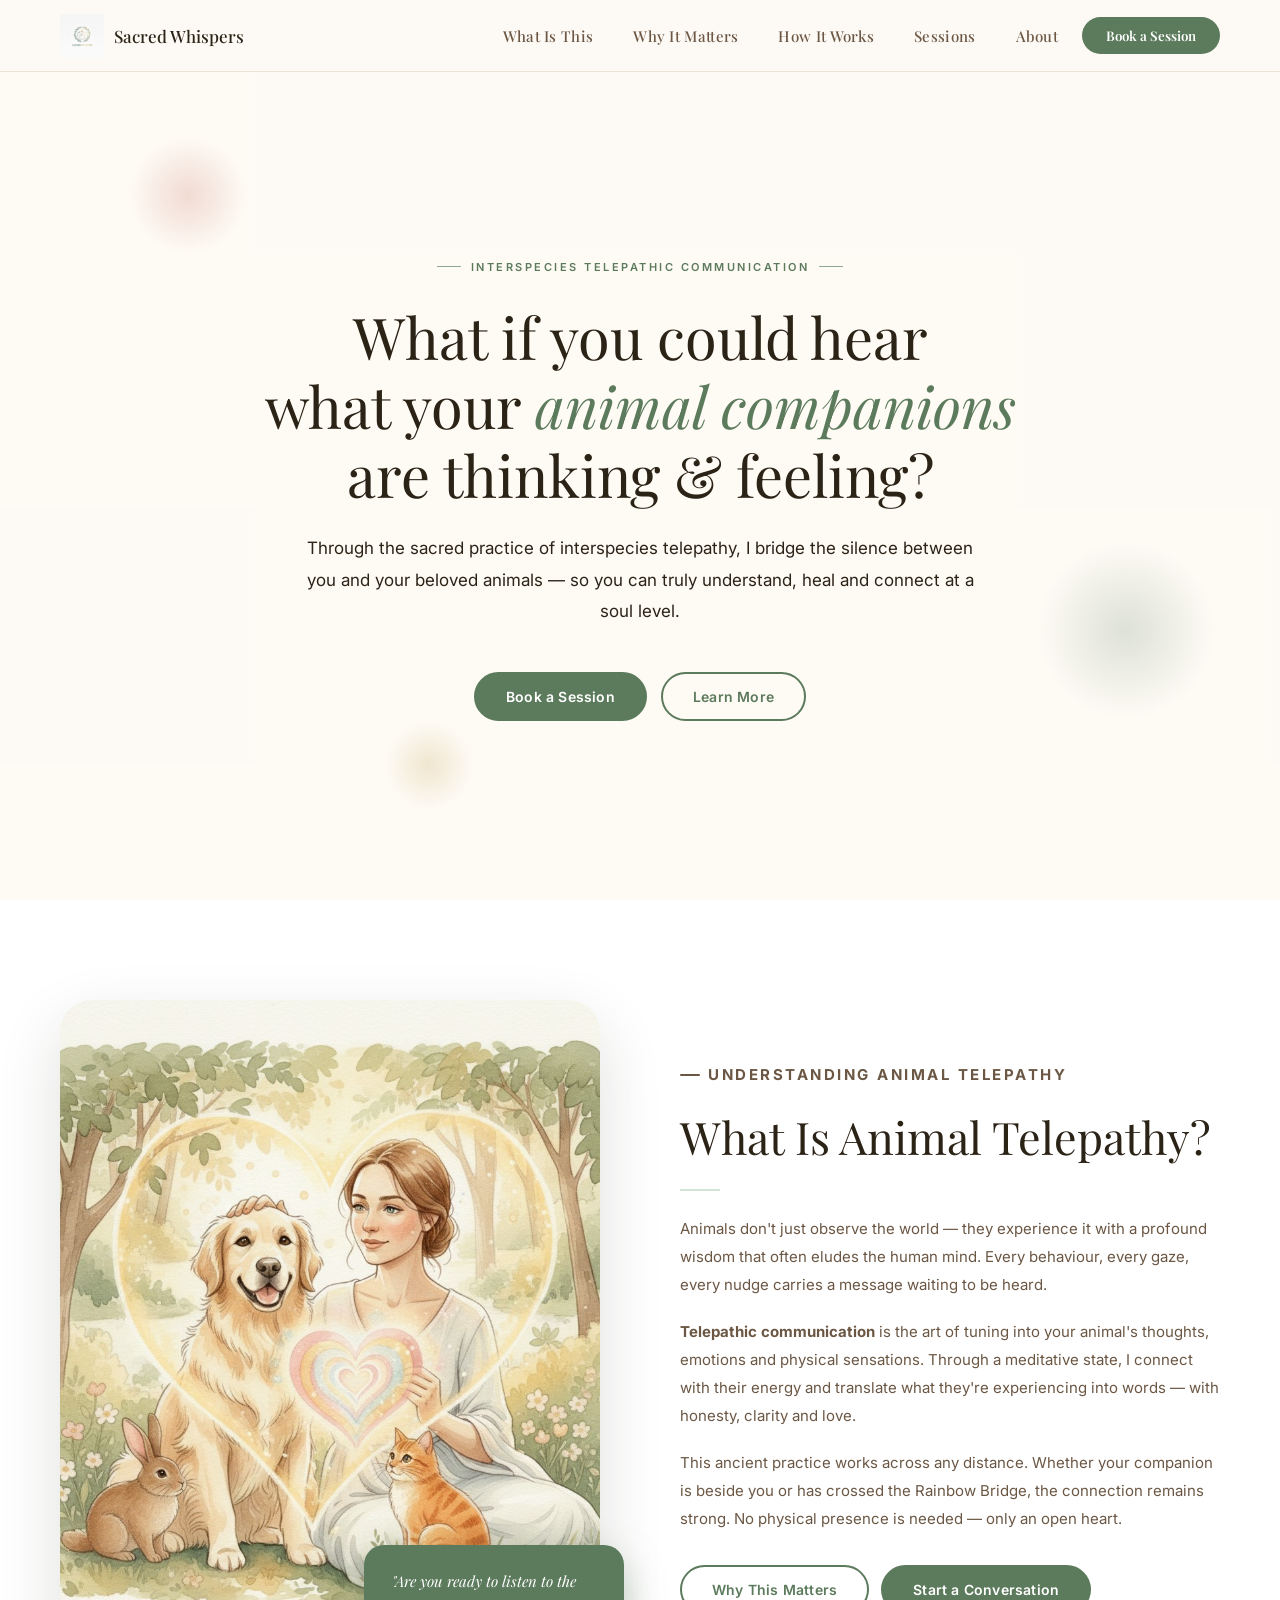
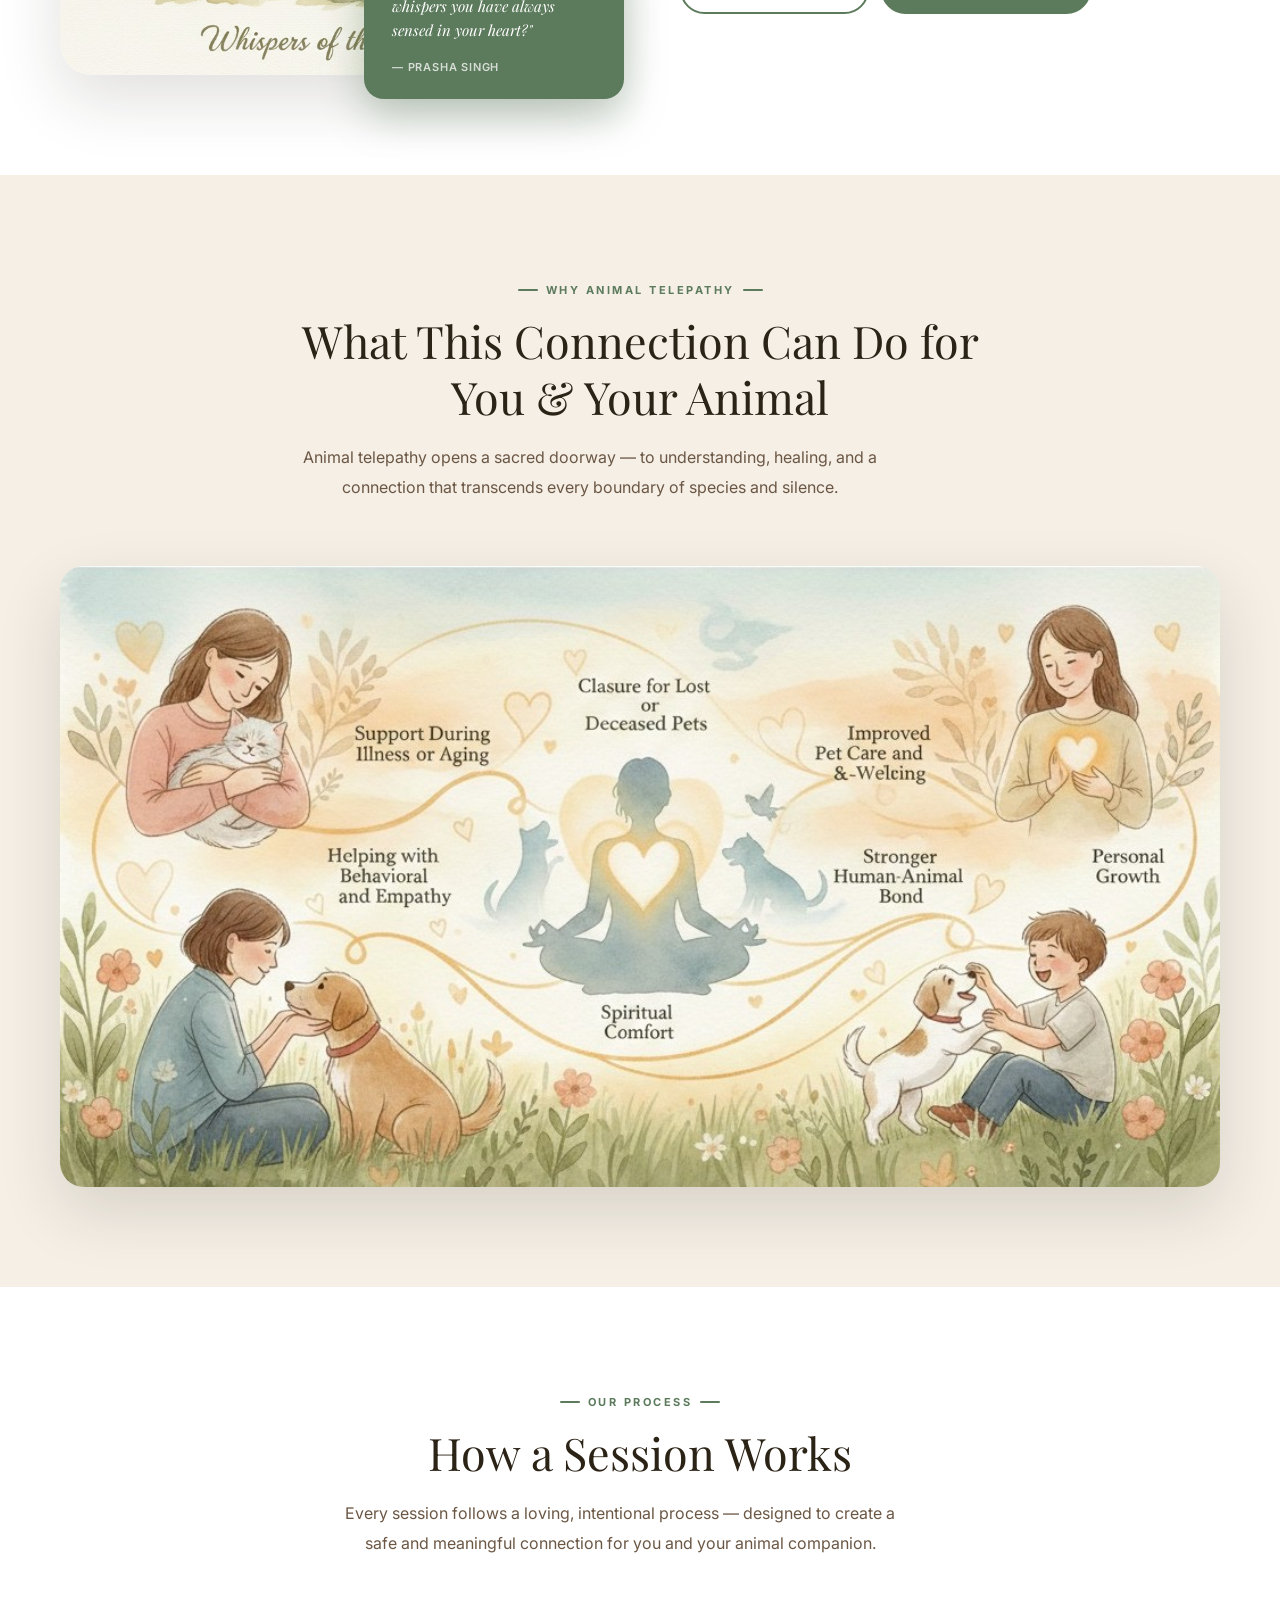
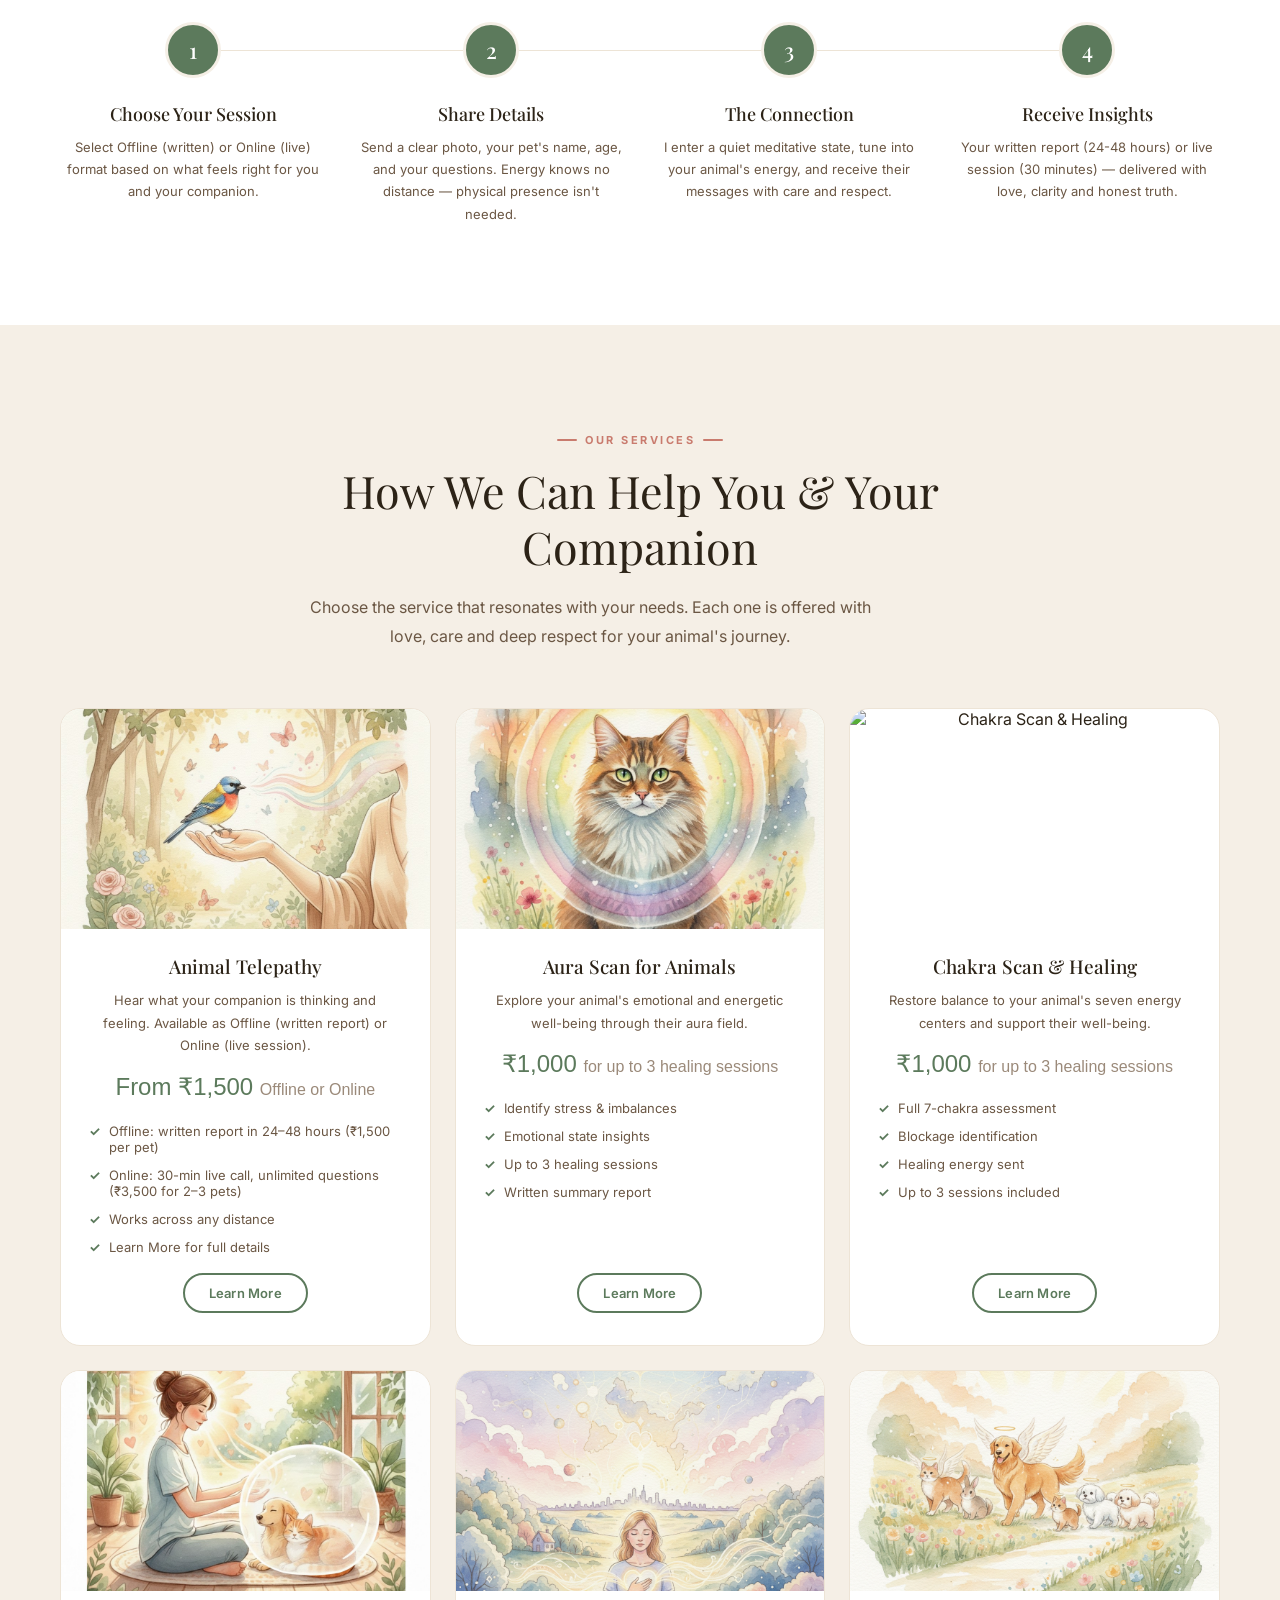
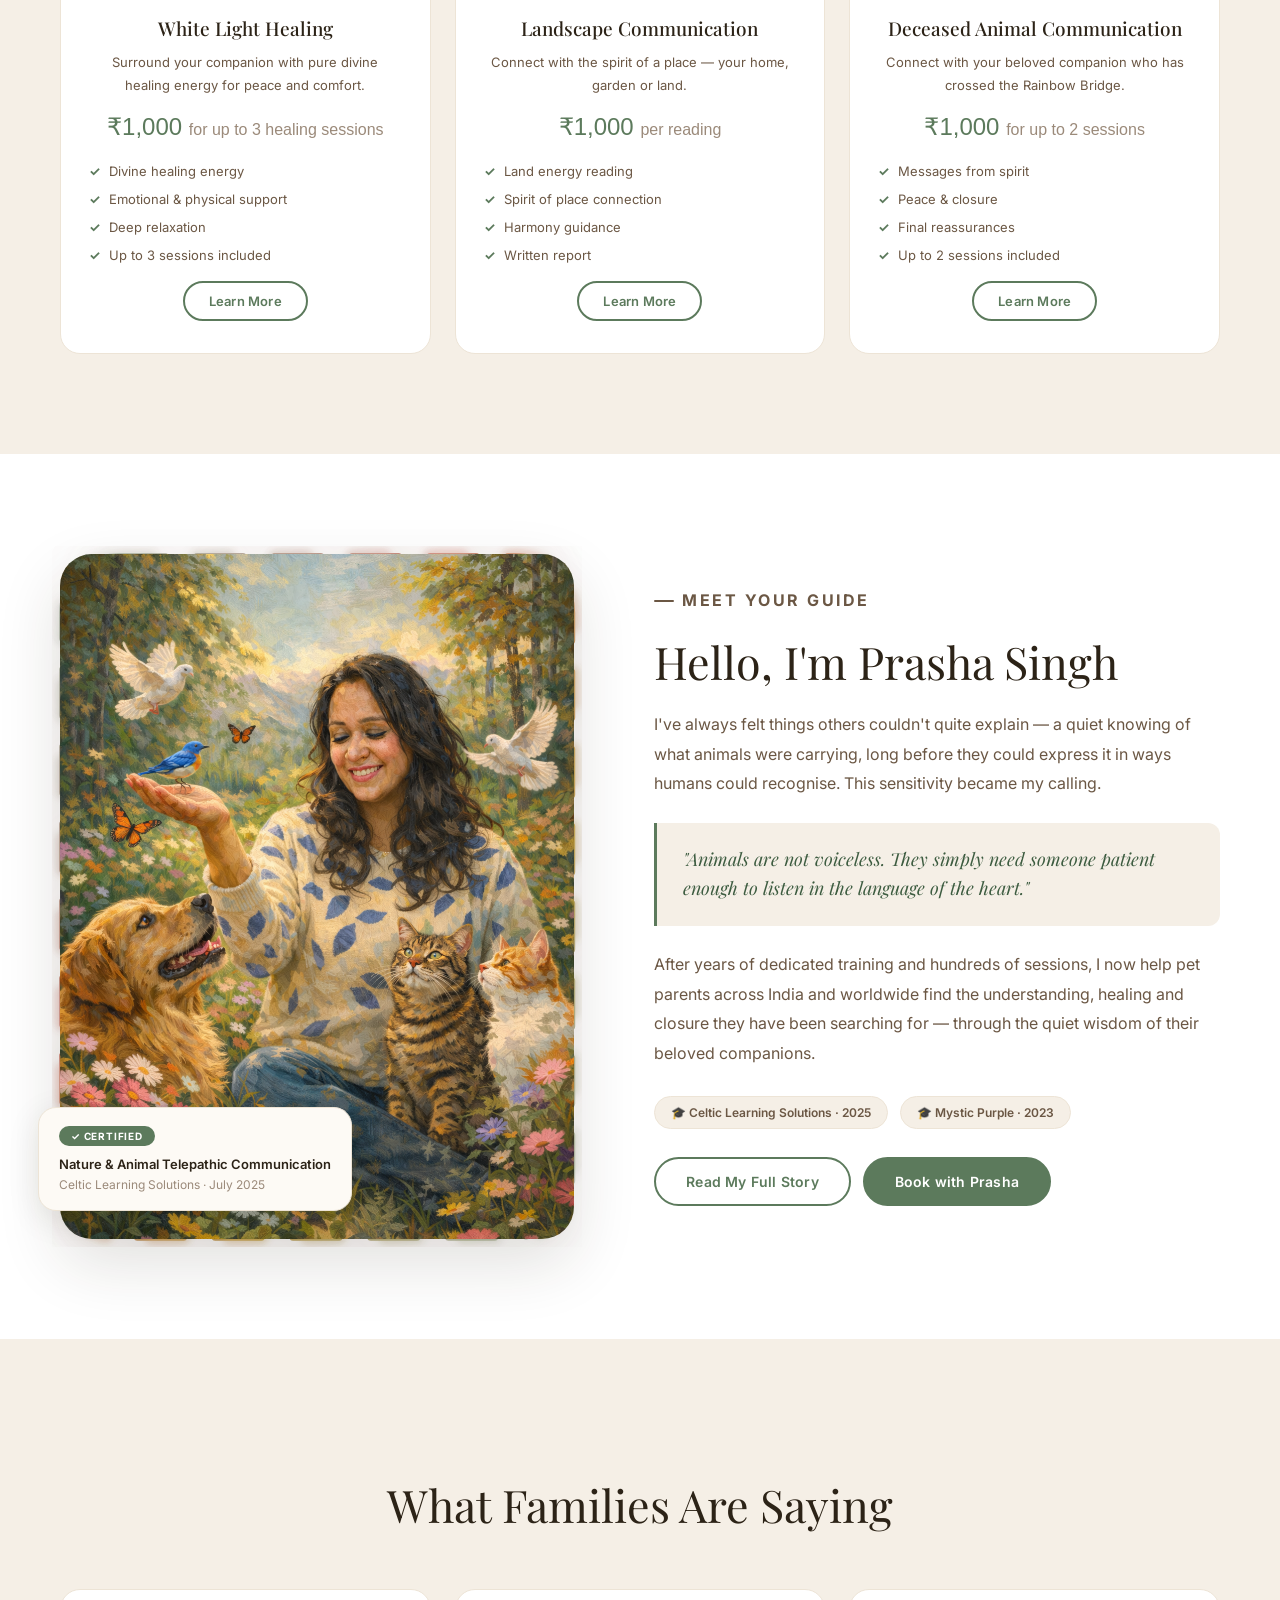
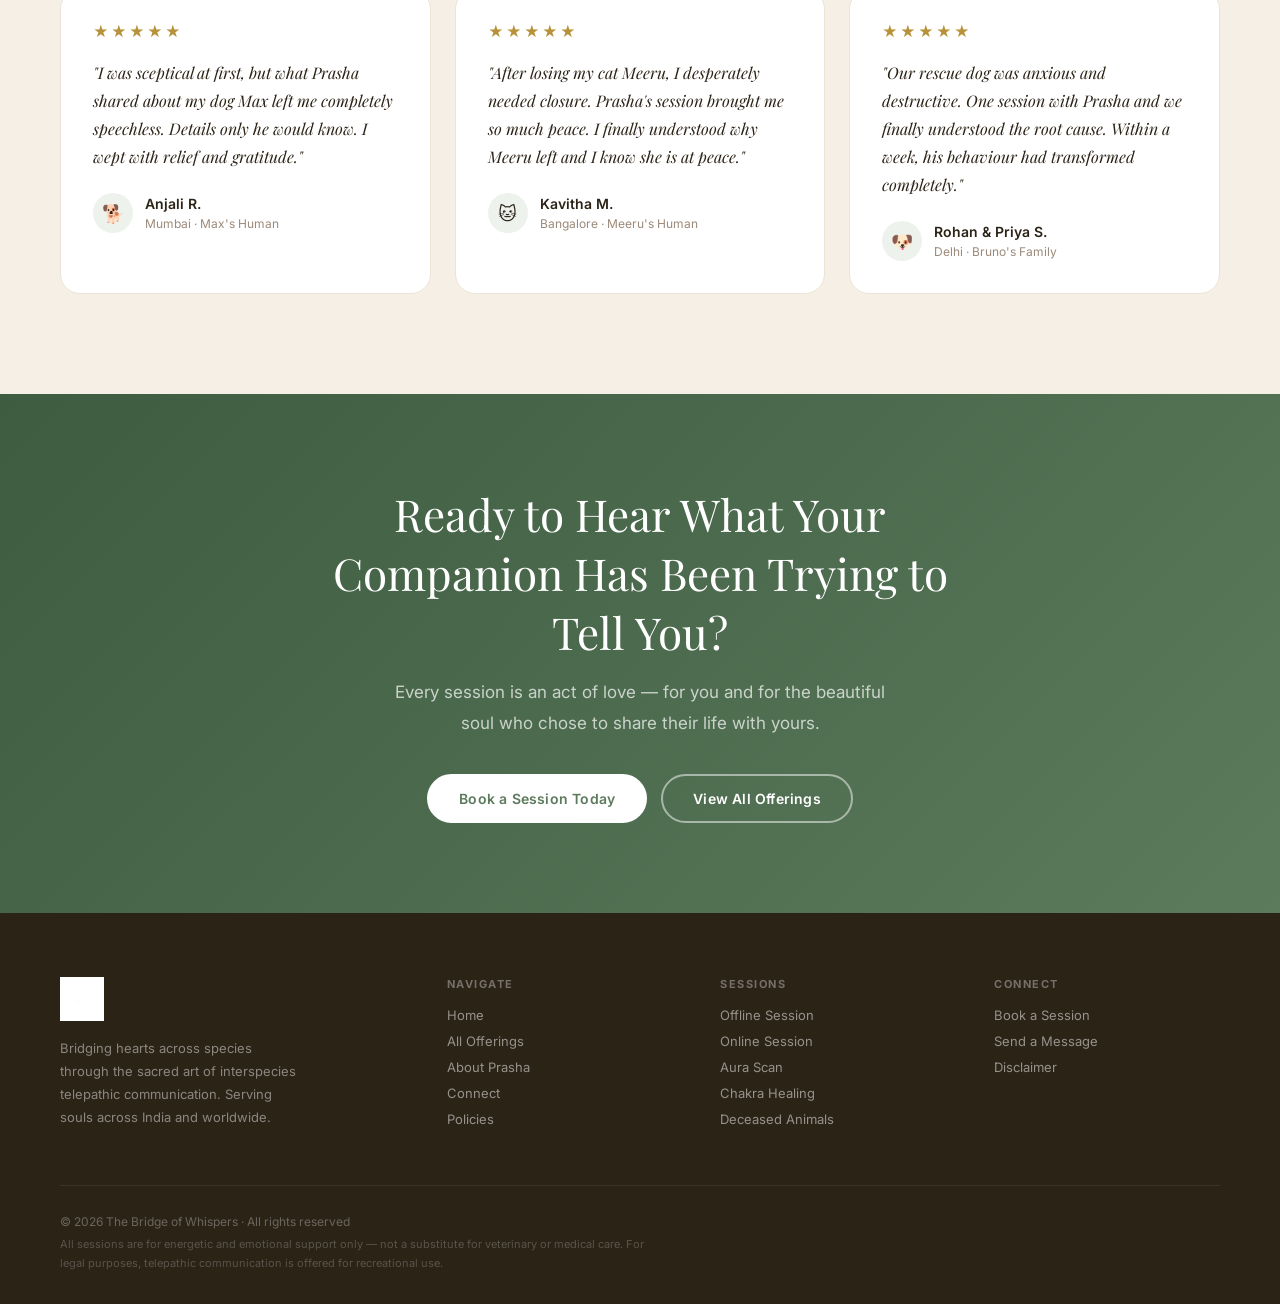
==== commit 488f84a9: "book now button fixes" ====
--- a/index.html
+++ b/index.html
@@ -3,7 +3,7 @@
 <head>
 <meta charset="UTF-8">
 <meta name="viewport" content="width=device-width, initial-scale=1.0">
-<title>Bridge of Whispers · Animal Telepathic Communication</title>
+<title>Sacred Whispers · Animal Telepathic Communication</title>
 <link rel="preconnect" href="https://fonts.googleapis.com">
 <link href="https://fonts.googleapis.com/css2?family=Playfair+Display:ital,wght@0,400;0,500;1,400;1,500&family=Inter:wght@300;400;500;600&display=swap" rel="stylesheet">
 <style>
@@ -29,6 +29,7 @@
  backdrop-filter:blur(12px);
  border-bottom:1px solid #EDE4D6;
  transition:box-shadow .3s;
+ font-family:'Playfair Display', serif;
 }
 .nav.scrolled{box-shadow:0 2px 20px rgba(44,35,23,0.08)}
 .nav-logo{display:flex;align-items:center;gap:10px}
@@ -36,7 +37,7 @@
 .nav-logo span{font-family:'Playfair Display',serif;font-size:17px;color:#2C2317;font-weight:500}
 .nav-links{display:flex;align-items:center;gap:8px}
 .nav-links a{
- padding:8px 16px;font-size:13px;font-weight:500;letter-spacing:.3px;
+ padding:8px 16px;font-family: 'Playfair Display', serif;font-size:15px;font-weight:500;letter-spacing:.3px;
  color:#6B5744;border-radius:6px;transition:background .2s,color .2s;
 }
 .nav-links a:hover{background:#F0EBE2;color:#2C2317}
@@ -57,7 +58,7 @@
  min-height:100vh;padding-top:72px;
  position:relative;
  display:flex;align-items:center;justify-content:center;
- background-image:url('assets/image5.png');
+ /* background-image:url('assets/imageheader3.png'); */
  background-size:cover;background-position:center;background-repeat:no-repeat;
  padding-left:60px;padding-right:60px;
 }
@@ -250,21 +251,6 @@
 }
 .offering-card:hover{transform:translateY(-4px);box-shadow:0 12px 40px rgba(44,35,23,.09)}
 
-/* .offering-img-wrap{
- width:100%;height:200px;background:#F5EFE6;
- display:flex;align-items:center;justify-content:center;
- padding:16px;flex-shrink:0;
-}
-.offering-img-wrap img{
- max-width:100%;max-height:100%;
- width:auto;height:auto;
- object-fit:contain;object-position:center;
- border-radius:12px;
-} */
-
-
-
-
 .offering-img-wrap{
  width:100%;
  height:220px; /* slightly taller for better visual */
@@ -289,10 +275,10 @@
 }
 .offering-desc{font-size:13px;line-height:1.75;color:#6B5744;margin-bottom:16px}
 .offering-price{
- font-family:'Playfair Display',serif;font-size:24px;
+ font-family:'Poppins', sans-serif;font-size:24px;
  font-weight:500;color:#5C7A5C;margin-bottom:4px;
 }
-.offering-price small{font-size:12px;font-weight:400;color:#9B8A7A;font-family:'Inter',sans-serif}
+.offering-price small{font-size:16px;font-weight:400;color:#9B8A7A;font-family:'Poppins', sans-serif}
 .offering-note{font-size:11px;color:#9B8A7A;margin-bottom:16px}
 .offering-card .btn-secondary{font-size:13px;padding:10px 24px;margin-top:auto}
 
@@ -823,10 +809,6 @@
 /* End of bird animation */
 
 
-
-
-
-
 </style>
 </head>
 <body>
@@ -847,8 +829,8 @@
 
 <nav class="nav" id="nav">
  <a href="index.html" class="nav-logo">
- <img src="assets/image12.png" alt="Bridge of Whispers logo">
- <span>Bridge of Whispers</span>
+ <img src="assets/logo.png" alt="Bridge of Whispers logo">
+ <span>Sacred Whispers</span>
  </a>
  <ul class="nav-links" id="navLinks">
  <li><a href="#what">What Is This</a></li>
@@ -856,8 +838,11 @@
  <li><a href="#how">How It Works</a></li>
  <li><a href="#sessions">Sessions</a></li>
  <li><a href="#about">About</a></li>
- <li><a href="connect.html" class="nav-cta open-modal">Book a Session</a></li>
- </ul>
+ <!-- <li><a href="connect.html" class="nav-cta open-modal">Book a Session</a></li> -->
+  <!-- ================================== -->
+ <li><button class="nav-cta open-modal">Book a Session</button></li>
+ 
+</ul>
  <button class="hamburger" id="menuBtn" aria-label="Open menu">
  <span></span><span></span><span></span>
  </button>
@@ -881,11 +866,11 @@
  <a href="#what" class="btn btn-secondary">Learn More</a>
  </div>
 
- <div class="hero-social">
+ <!-- <div class="hero-social">
  <div class="social-stat"><strong>100+</strong><span>Sessions Completed</span></div>
  <div class="social-stat"><strong>2+</strong><span>Years of Practice</span></div>
  <div class="social-stat"><strong>∞</strong><span>Love & Compassion</span></div>
- </div>
+ </div> -->
  </div>
 </section>
 
@@ -1053,7 +1038,7 @@
  <div class="footer-wrap">
  <div class="footer-top">
  <div class="footer-brand">
- <img src="assets/image12.png" alt="Bridge of Whispers">
+ <img src="assets/logo.png" alt="Sacred Whispers">
  <p>Bridging hearts across species through the sacred art of interspecies telepathic communication. Serving souls across India and worldwide.</p>
  </div>
  <div class="footer-col">
@@ -1102,13 +1087,13 @@
  <label>Service *</label>
  <select name="service" required id="serviceSelect">
  <option value="">Please select a service…</option>
- <option>Animal Telepathy — Offline (₹1,500 per pet)</option>
- <option>Animal Telepathy — Online (₹3,500 for 2-3 pets)</option>
- <option>Aura Scan for Animals (₹1,000)</option>
- <option>Chakra Scan & Healing (₹1,000)</option>
- <option>White Light Healing (₹1,000)</option>
- <option>Landscape Communication (₹1,000)</option>
- <option>Deceased Animal Communication (₹1,000)</option>
+ <option value="Animal Telepathy — Offline (₹1,500 per pet)">Animal Telepathy — Offline (₹1,500 per pet)</option>
+ <option value="Animal Telepathy — Online (₹3,500 for 2-3 pets)">Animal Telepathy — Online (₹3,500 for 2-3 pets)</option>
+ <option value="Aura Scan for Animals (₹1,000)">Aura Scan for Animals (₹1,000)</option>
+ <option value="Chakra Scan & Healing (₹1,000)">Chakra Scan & Healing (₹1,000)</option>
+ <option value="White Light Healing (₹1,000)">White Light Healing (₹1,000)</option>
+ <option value="Landscape Communication (₹1,000)">Landscape Communication (₹1,000)</option>
+ <option value="Deceased Animal Communication (₹1,000)">Deceased Animal Communication (₹1,000)</option>
  </select>
  </div>
  <div class="frow">
@@ -1161,7 +1146,7 @@
  "name": "Animal Telepathy",
  "image": "assets/image1.png",
  "price": "From ₹1,500",
- "priceNote": "Offline or Online — see details",
+ "priceNote": "Offline or Online",
  "shortDesc": "Hear what your companion is thinking and feeling. Available as Offline (written report) or Online (live session).",
  "features": [
  "Offline: written report in 24–48 hours (₹1,500 per pet)",
@@ -1338,159 +1323,15 @@
  }, 1800);
  });
 
-
-
-
- // Audio Toggle Button
- // ─── Ambient Sound on Book Session Click ───
-// const ambientSound = document.getElementById('ambientSound');
-// const bookButtons = document.querySelectorAll('.open-modal');
-// const modalOverlay = document.getElementById('overlay');
-// const modalCloseBtn = document.getElementById('modalClose');
-// const thankCloseBtn = document.getElementById('closeThank');
-
-// let soundPlaying = false;
-
-// function fadeInSound(){
-//  if(!ambientSound) return;
-
-//  ambientSound.volume = 0;
-//  ambientSound.play();
-
-//  let fadeIn = setInterval(() => {
-//    if(ambientSound.volume < 0.5){
-//      ambientSound.volume += 0.05;
-//    } else {
-//      clearInterval(fadeIn);
-//    }
-//  }, 100);
-
-//  soundPlaying = true;
-// }
-
-// function fadeOutSound(){
-//  if(!ambientSound || !soundPlaying) return;
-
-//  let fadeOut = setInterval(() => {
-//    if(ambientSound.volume > 0.05){
-//      ambientSound.volume -= 0.05;
-//    } else {
-//      ambientSound.pause();
-//      ambientSound.currentTime = 0;
-//      clearInterval(fadeOut);
-//    }
-//  }, 100);
-
-//  soundPlaying = false;
-// }
-
-// bookButtons.forEach(btn => {
-//  btn.addEventListener('click', function(){
-//    fadeInSound();
-//  });
-// });
-
-// if(modalCloseBtn){
-//  modalCloseBtn.addEventListener('click', fadeOutSound);
-// }
-
-// if(thankCloseBtn){
-//  thankCloseBtn.addEventListener('click', fadeOutSound);
-// }
-
-// if(modalOverlay){
-//  modalOverlay.addEventListener('click', function(e){
-//    if(e.target === modalOverlay){
-//      fadeOutSound();
-//    }
-//  });
-// }
-/* End of Audio Toggle Button */
-
-
-
-
 // ─── Ambient Sound on Modal Open ───
 const ambientSound = document.getElementById('ambientSound');
 const modalOverlay = document.getElementById('overlay');
+const bookForm = document.getElementById('bookForm');
 const modalCloseBtn = document.getElementById('modalClose');
 const thankCloseBtn = document.getElementById('closeThank');
 
 let soundPlaying = false;
 
-// function fadeInSound(){
-//  if(!ambientSound) return;
-
-//  ambientSound.volume = 0;
-
-//  ambientSound.play().then(() => {
-//    let fadeIn = setInterval(() => {
-//      if(ambientSound.volume < 0.4){
-//        ambientSound.volume += 0.05;
-//      } else {
-//        clearInterval(fadeIn);
-//      }
-//    }, 100);
-//    soundPlaying = true;
-//  }).catch(err => {
-//    console.log("Audio blocked by browser:", err);
-//  });
-// }
-
-
-// var ambientSound = document.getElementById('nightingaleAudio');
-// var soundPlaying = false;
-
-// function fadeInSound() {
-//     if (!ambientSound) return;
-
-//     // Reset and Start
-//     ambientSound.volume = 0;
-    
-//     // Play returns a promise. We handle it to avoid "User did not interact" errors.
-//     var playPromise = ambientSound.play();
-
-//     if (playPromise !== undefined) {
-//         playPromise.then(() => {
-//             let fadeIn = setInterval(() => {
-//                 if (ambientSound.volume < 0.35) { // Nightingale sounds best at lower volumes
-//                     ambientSound.volume = Math.min(ambientSound.volume + 0.05, 0.4);
-//                 } else {
-//                     clearInterval(fadeIn);
-//                 }
-//             }, 150);
-//             soundPlaying = true;
-//         }).catch(error => {
-//             console.log("Audio playback was prevented. Use a direct click.", error);
-//         });
-//     }
-// }
-
-// function fadeOutSound(){
-//  if(!ambientSound || !soundPlaying) return;
-
-//  let fadeOut = setInterval(() => {
-//    if(ambientSound.volume > 0.05){
-//      ambientSound.volume -= 0.05;
-//    } else {
-//      ambientSound.pause();
-//      ambientSound.currentTime = 0;
-//      clearInterval(fadeOut);
-//    }
-//  }, 100);
-
-//  soundPlaying = false;
-// }
-
-
-
-
-
-
-
-
-// var ambientSound = document.getElementById('nightingaleAudio');
-// var soundPlaying = false;
 var fadeInterval; // Global variable to track the timer
 
 function fadeInSound() {
@@ -1545,16 +1386,90 @@
 
 
 // IMPORTANT: Only target BUTTONS, not anchor navigation links
-document.querySelectorAll('button.open-modal').forEach(btn => {
- btn.addEventListener('click', function(){
+document.querySelectorAll('.open-modal').forEach(btn => {
+ btn.addEventListener('click', function(e){
+  if (btn.tagName === 'A' && btn.getAttribute('href')) e.preventDefault();
   console.log("Book clicked");
+  document.getElementById('overlay').classList.add('open');
+  document.body.style.overflow = 'hidden';
   console.log("Fading in sound");
    fadeInSound();
  });
 });
 
+// Auto-open modal when arriving from service pages via index.html#book
+(function openBookModalFromHash() {
+ const hash = window.location.hash;
+ if (hash !== '#book') return;
+ const overlay = document.getElementById('overlay');
+ if (!overlay) return;
+ overlay.classList.add('open');
+ document.body.style.overflow = 'hidden';
+ if (typeof fadeInSound === 'function') fadeInSound();
+ const params = new URLSearchParams(window.location.search);
+ const service = params.get('service');
+ const select = document.getElementById('serviceSelect');
+ if (select && service) {
+  const map = {
+   'animal-telepathy': 'Animal Telepathy — Offline (₹1,500 per pet)',
+   'animal-telepathy-offline': 'Animal Telepathy — Offline (₹1,500 per pet)',
+   'animal-telepathy-online': 'Animal Telepathy — Online (₹3,500 for 2-3 pets)',
+   'aura-scan': 'Aura Scan for Animals (₹1,000)',
+   'animalaura-scanlike-aura': 'Aura Scan for Animals (₹1,000)',
+   'chakra-healing': 'Chakra Scan & Healing (₹1,000)',
+   'white-light-healing': 'White Light Healing (₹1,000)',
+   'landscape-communication': 'Landscape Communication (₹1,000)',
+   'deceased-animals': 'Deceased Animal Communication (₹1,000)'
+  };
+  const value = map[service];
+  if (value && select.querySelector('option[value="' + value + '"]')) {
+   select.value = value;
+  }
+ }
+ history.replaceState(null, '', window.location.pathname);
+})();
+
 
 // Stop when modal closes
+const bookNowBtn = document.querySelector('.submit-btn');
+
+bookNowBtn.addEventListener('click', function(){
+    if(ambientSound){
+        ambientSound.pause();
+        ambientSound.currentTime = 0;
+        console.log("Audio stopped immediately .....");
+
+    }
+});
+
+if (bookForm) {
+  bookForm.addEventListener('submit', function (e) {
+    console.log("Form submitted");
+    e.preventDefault(); // Prevent page reload
+
+    // Immediately stop audio
+    if (window.currentAudio) { // ensure audio is globally accessible
+        window.currentAudio.pause();    // stop playback
+        window.currentAudio.currentTime = 0; // reset to start
+        console.log("Audio stopped immediately");
+    }
+  });
+}
+
+// if (bookForm) {
+//   bookForm.addEventListener('submit', function (e) {
+//     console.log("Form submitted");
+//     e.preventDefault(); // Prevent page reload
+
+//     // Immediately stop audio
+//     if (window.currentAudio) { // ensure audio is globally accessible
+//         window.currentAudio.pause();    // stop playback
+//         window.currentAudio.currentTime = 0; // reset to start
+//         console.log("Audio stopped immediately");
+//     }
+//   });
+// }
+
 if(modalCloseBtn){
  modalCloseBtn.addEventListener('click', fadeOutSound);
 }
@@ -1613,166 +1528,6 @@
    }, 250);
  }
 
-//  // Trigger effect on Form Success
-//  const bookForm = document.getElementById('bookForm');
-//  if(bookForm) {
-//    bookForm.addEventListener('submit', function(e) {
-//      // Wait a tiny moment for the 'Thank You' view to show
-//      setTimeout(fireSparkles, 100); 
-//    });
-//  }
-
-
-// --- UPDATED FORM SUBMISSION WITH MESSENGER BIRD ---
-// var bookForm = document.getElementById('bookForm');
-//   if (bookForm) {
-//     bookForm.addEventListener('submit', function(e) {
-//       e.preventDefault();
-
-//       // 1. Hide the standard modal smoothly
-//       var overlay = document.getElementById('overlay');
-//       overlay.style.transition = 'opacity 0.4s ease';
-//       overlay.style.opacity = '0';
-
-//       setTimeout(function() {
-//         overlay.style.display = 'none';
-        
-//         // 2. Show the Soul Messenger (The Bird)
-//         var messenger = document.getElementById('messengerView');
-//         if (messenger) {
-//             messenger.classList.add('active');
-//         }
-        
-//         // 3. Fire Sparkles (The "Emotional Happiness" effect)
-//         if (typeof fireSparkles === 'function') {
-//             fireSparkles();
-//         }
-
-//         // 4. Play Nightingale (The Messenger's Song)
-//         if (typeof fadeInSound === 'function') {
-//             fadeInSound(); 
-//         }
-        
-//       }, 400);
-
-//       // Optional: Add your WhatsApp/Email sending logic here
-//       console.log("Form submitted: Messenger Bird dispatched.");
-//     });
-//   }
-
- //End of confetti sprinkles after booking is confirmed -->
-
-
-
-
-
-
-
-
-
-
-//  document.getElementById('bookForm').addEventListener('submit', function(e) {
-//     e.preventDefault();
-
-//     // 1. Fade the old UI
-//     document.getElementById('overlay').style.opacity = '0';
-    
-//     setTimeout(() => {
-//         document.getElementById('overlay').style.display = 'none';
-        
-//         // 2. Launch the Bird
-//         const messenger = document.getElementById('messengerView');
-//         messenger.classList.add('active');
-        
-//         // 3. Emotional Happiness: Fountain Sparkles
-//         // We trigger multiple bursts for a 'magical' feel
-//         var end = Date.now() + (2 * 1000);
-//         (function frame() {
-//             confetti({
-//                 particleCount: 2,
-//                 angle: 60,
-//                 spread: 55,
-//                 origin: { x: 0 },
-//                 colors: ['#5C7A5C', '#C97B6E']
-//             });
-//             confetti({
-//                 particleCount: 2,
-//                 angle: 120,
-//                 spread: 55,
-//                 origin: { x: 1 },
-//                 colors: ['#B8923A', '#FDFAF5']
-//             });
-
-//             if (Date.now() < end) {
-//                 requestAnimationFrame(frame);
-//             }
-//         }());
-
-//         // 4. Play the Nightingale song
-//         if(typeof fadeInSound === 'function') fadeInSound();
-        
-//     }, 500);
-// });
-
-
-
-
-
-
-
-
-
-// document.getElementById('bookForm').addEventListener('submit', function(e) {
-//     e.preventDefault();
-
-//     // 1. Hide the Booking Form Modal immediately
-//     var overlay = document.getElementById('overlay');
-//     overlay.style.display = 'none'; 
-    
-//     // 2. Activate the Messenger Bird & Isolation Void
-//     const messenger = document.getElementById('messengerView');
-//     messenger.classList.add('active');
-    
-//     // 3. The Nightingale Song (Audio)
-//     if(typeof fadeInSound === 'function') fadeInSound();
-
-//     // 4. THE MAGIC: Front-Layer Fountain Sparkles
-//     // We wait 800ms so they burst exactly as the bird arrives in center
-//     setTimeout(() => {
-//         var end = Date.now() + (3 * 1000);
-//         var colors = ['#5C7A5C', '#C97B6E', '#B8923A', '#E8DCC4'];
-
-//         (function frame() {
-//             confetti({
-//                 particleCount: 3,
-//                 angle: 60,
-//                 spread: 55,
-//                 origin: { x: 0, y: 0.6 },
-//                 colors: colors,
-//                 zIndex: 1000000 // Higher than the Messenger
-//             });
-//             confetti({
-//                 particleCount: 3,
-//                 angle: 120,
-//                 spread: 55,
-//                 origin: { x: 1, y: 0.6 },
-//                 colors: colors,
-//                 zIndex: 1000000
-//             });
-
-//             if (Date.now() < end) {
-//                 requestAnimationFrame(frame);
-//             }
-//         }());
-//     }, 800);
-// });
-
-
-
-
-
-
-
 document.getElementById('bookForm').addEventListener('submit', function(e) {
     e.preventDefault();
 
@@ -1789,7 +1544,7 @@
         sacredView.classList.add('active');
         
         // 3. Play Nightingale softly
-        if(typeof fadeInSound === 'function') fadeInSound();
+        // if(typeof fadeInSound === 'function') fadeInSound();
 
         // 4. Sequence Timeline
         
@@ -1797,7 +1552,7 @@
         setTimeout(() => {
             document.getElementById('eleLeft').classList.add('enter');
             document.getElementById('eleRight').classList.add('enter');
-        }, 800);
+        }, 200);
 
         // T+2800ms: Elephants raise trunks & release Spirit Petals
         setTimeout(() => {
@@ -1851,85 +1606,17 @@
     }());
 }
 
-
-
-
-
 })();
 </script>
 
-
 <!-- <audio id="ambientSound" preload="auto" loop>
   <source src="assets/nightingale.mp3" preload="auto"></audio> -->
 
-
-
 <script src="form-handler.js"></script> 
-
-
 
   <!-- for confetti sprinkles after booking is confirmed -->
 <script src="https://cdn.jsdelivr.net/npm/canvas-confetti@1.6.0/dist/confetti.browser.min.js"></script>
 <!-- End of confetti sprinkles after booking is confirmed -->
-
-
-
-
-<!-- bird animation -->
-<!-- <div class="messenger-container" id="messengerView">
-  <div class="bird-wrapper">
-      <svg width="100" height="70" viewBox="0 0 100 70" style="filter: drop-shadow(0 5px 15px rgba(0,0,0,0.1));">
-          <path d="M10 45C25 40 40 10 70 25C85 32 95 50 95 50L75 55C60 52 45 65 10 45Z" fill="#5C7A5C"/>
-          <path d="M30 35C40 25 55 20 70 25" stroke="white" stroke-width="0.5" fill="none"/>
-          <circle cx="85" cy="42" r="1" fill="white"/>
-      </svg>
-
-      <div class="thread"></div>
-
-      <div class="hanging-card">
-          <div style="font-size: 2.5rem; margin-bottom: 15px;">🕊️</div>
-          <h3 style="font-family: 'Playfair Display'; font-size: 1.8rem; color: #2C2317; margin-bottom: 15px;">Your message is on its wings</h3>
-          <p style="font-size: 15px; color: #5C7A5C; line-height: 1.6; font-weight: 500;">"Nature does not hurry, yet everything is accomplished."</p>
-          <p style="font-size: 13px; color: #888; margin-top: 15px;">Prasha will connect with you via WhatsApp shortly.</p>
-          <button class="btn btn-primary" style="margin-top: 25px; width: 100%; border-radius: 15px;" onclick="location.reload()">Return to Peace</button>
-      </div>
-  </div>
-</div> -->
-
-
-
-
-
-
-
-
-
-
-
-
-
-
-
-<!-- <div class="sacred-meadow-container" id="sacredSuccessView">
-  
-  <div class="divine-glow"></div>
-
-  <img src="assets/elephant-left.png" alt="Spirit Elephant" class="spirit-elephant elephant-left" id="eleLeft">
-  <img src="assets/elephant-right.png" alt="Spirit Elephant" class="spirit-elephant elephant-right" id="eleRight">
-
-  <div class="sacred-dialog-wrapper" id="sacredDialogGroup">
-    <img src="assets/angel-bird.png" alt="Angelic Bird" class="angel-bird">
-    
-    <div class="parchment-card">
-      <div class="card-sparkles">✨</div>
-      <h3 class="sacred-heading">Your message has been received with love.</h3>
-      <p class="sacred-text">Our spirit guides are already listening. The universe is holding space for you and your companion.</p>
-      <button class="btn btn-primary sacred-btn" onclick="location.reload()">Return to Peace</button>
-    </div>
-  </div>
-
-</div> -->
-
 
 <div class="sacred-meadow-container" id="sacredSuccessView">
   
@@ -1951,15 +1638,6 @@
 
 </div>
 
-
-
-
-
-
-
 <!-- End of bird animation -->
-
-
-
 </body>
 </html>
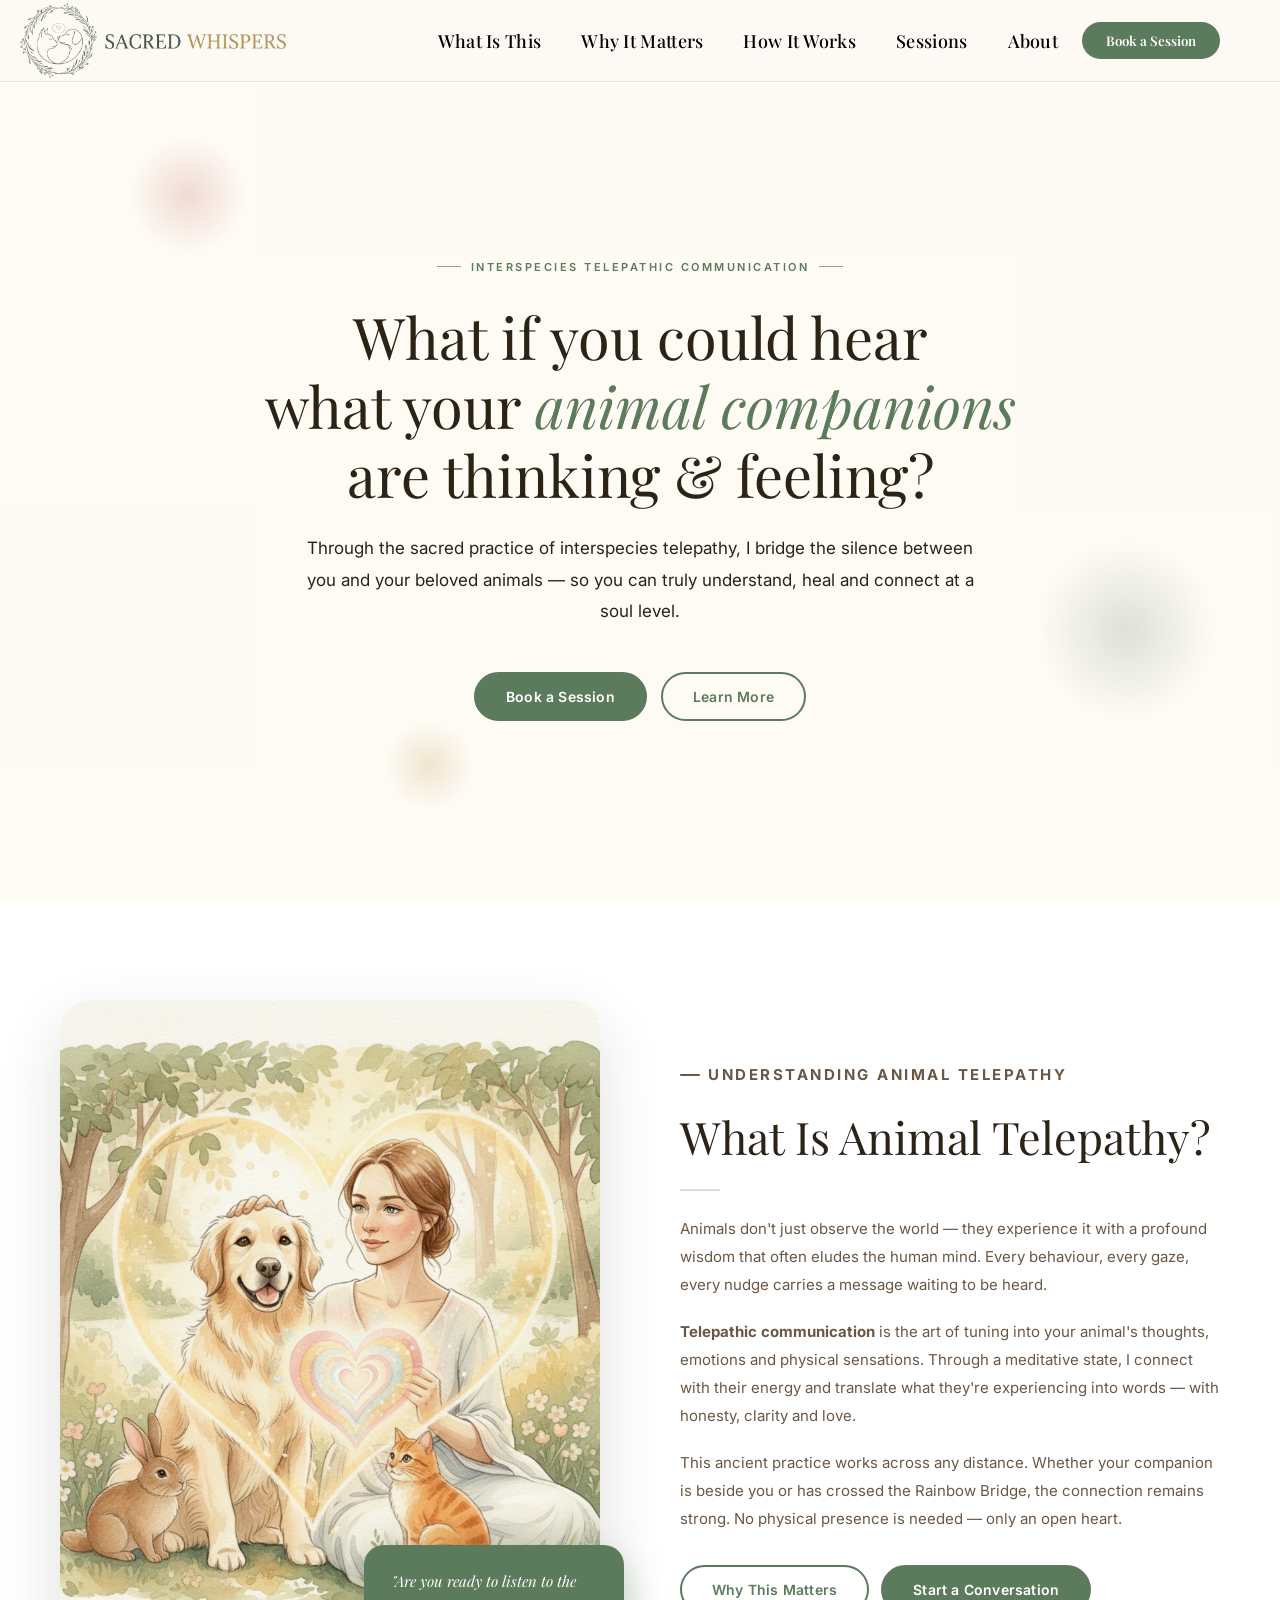
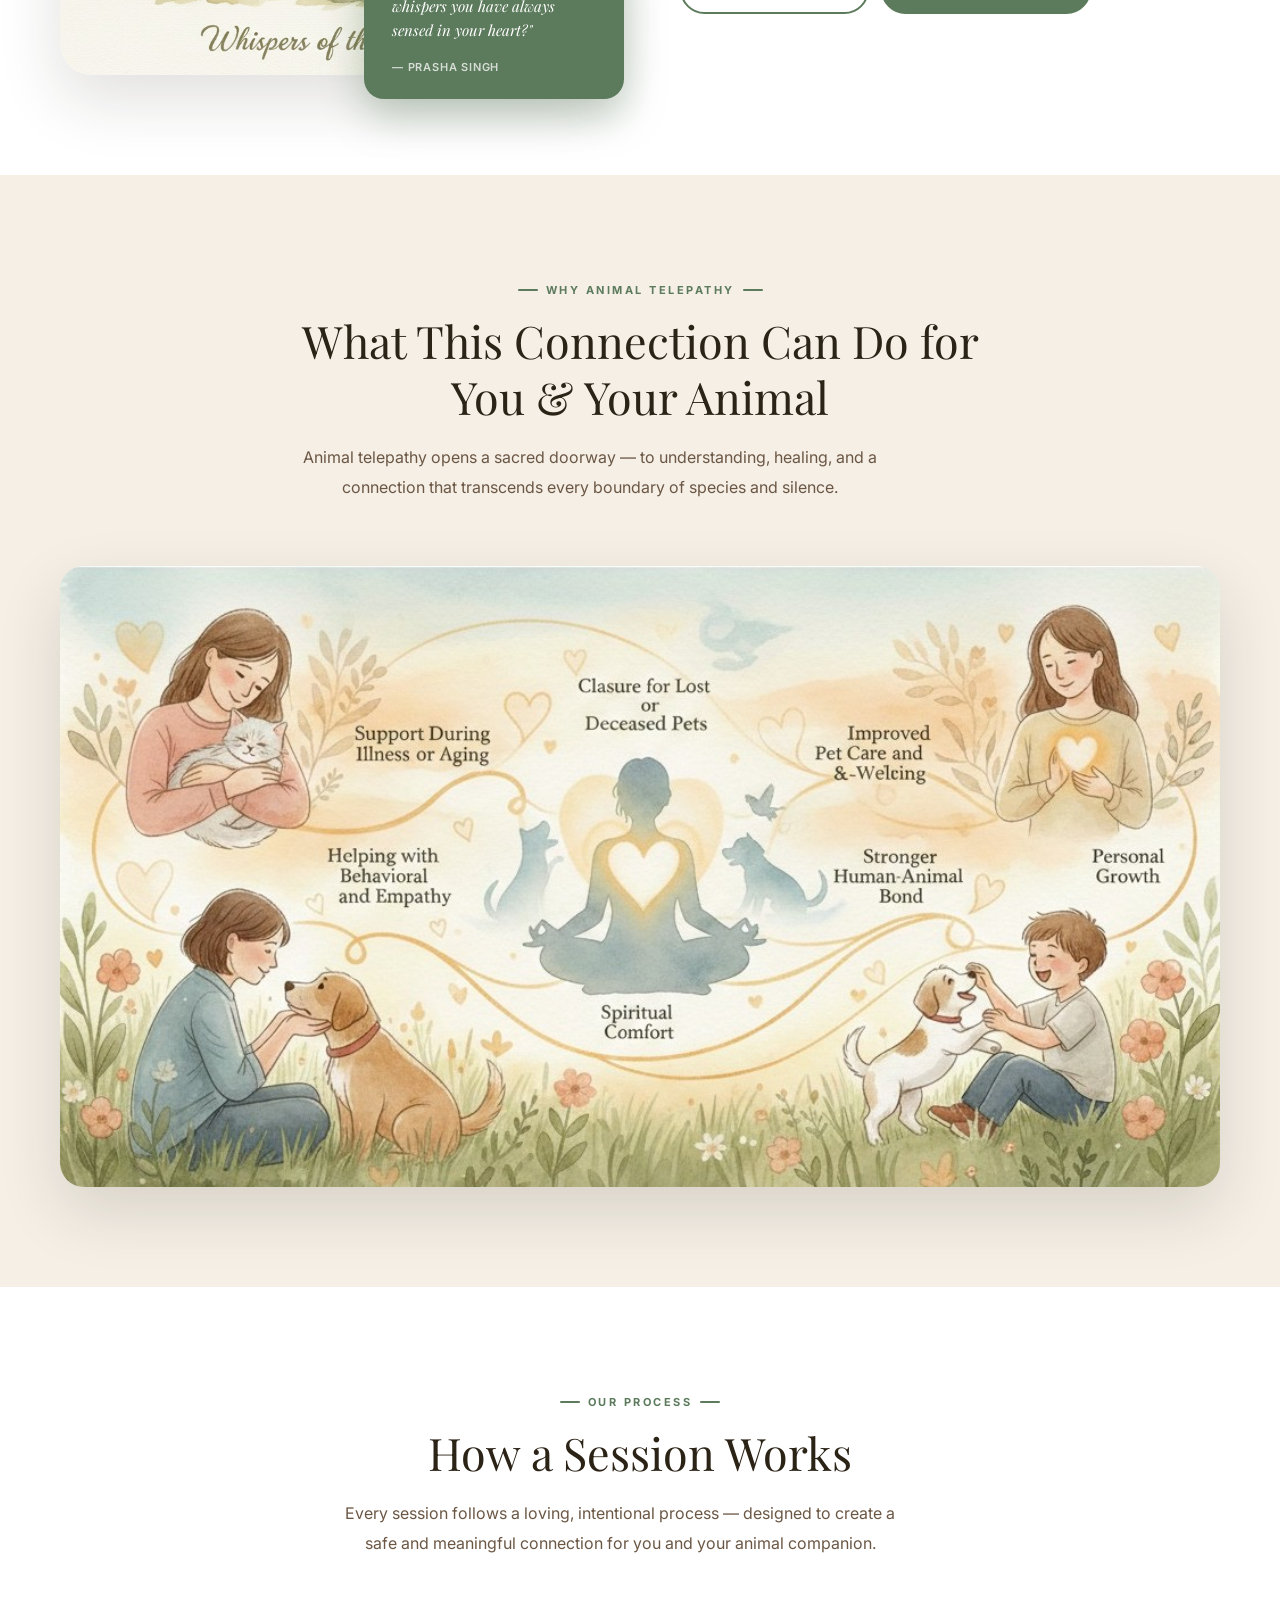
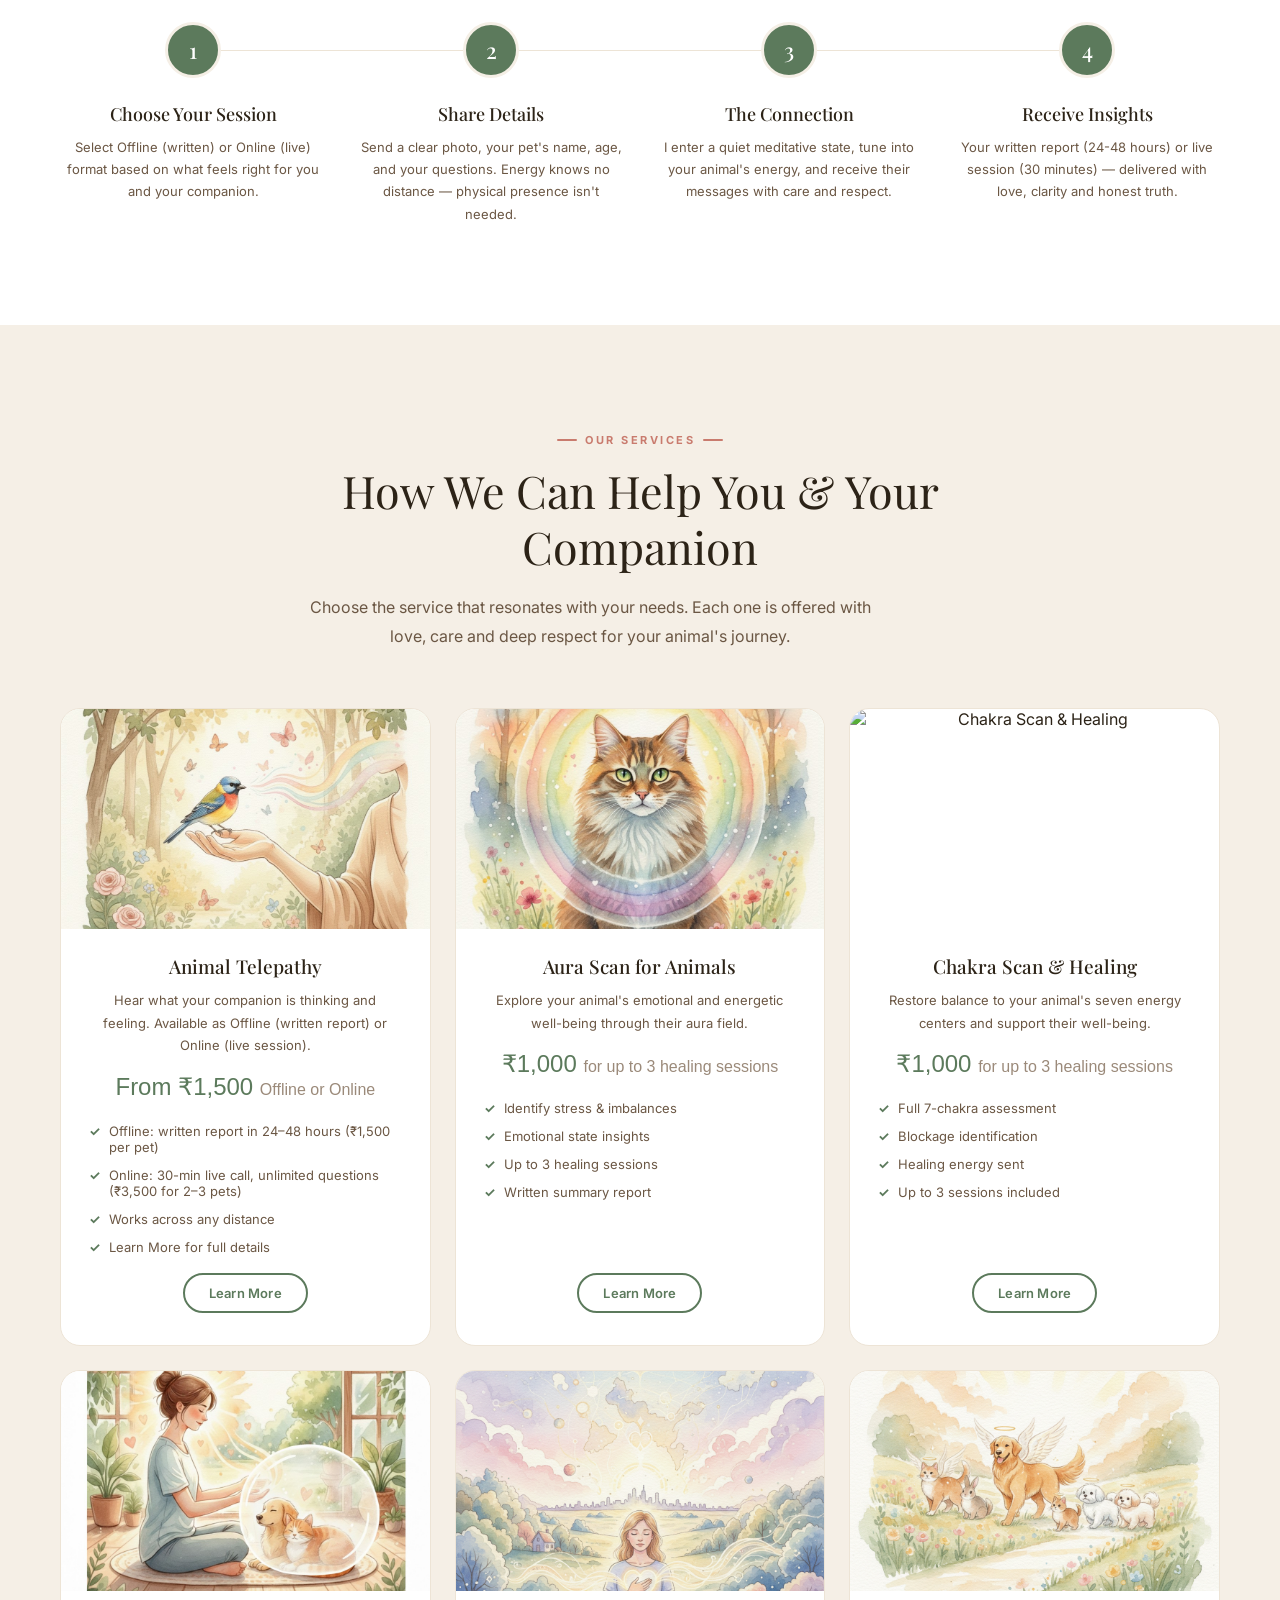
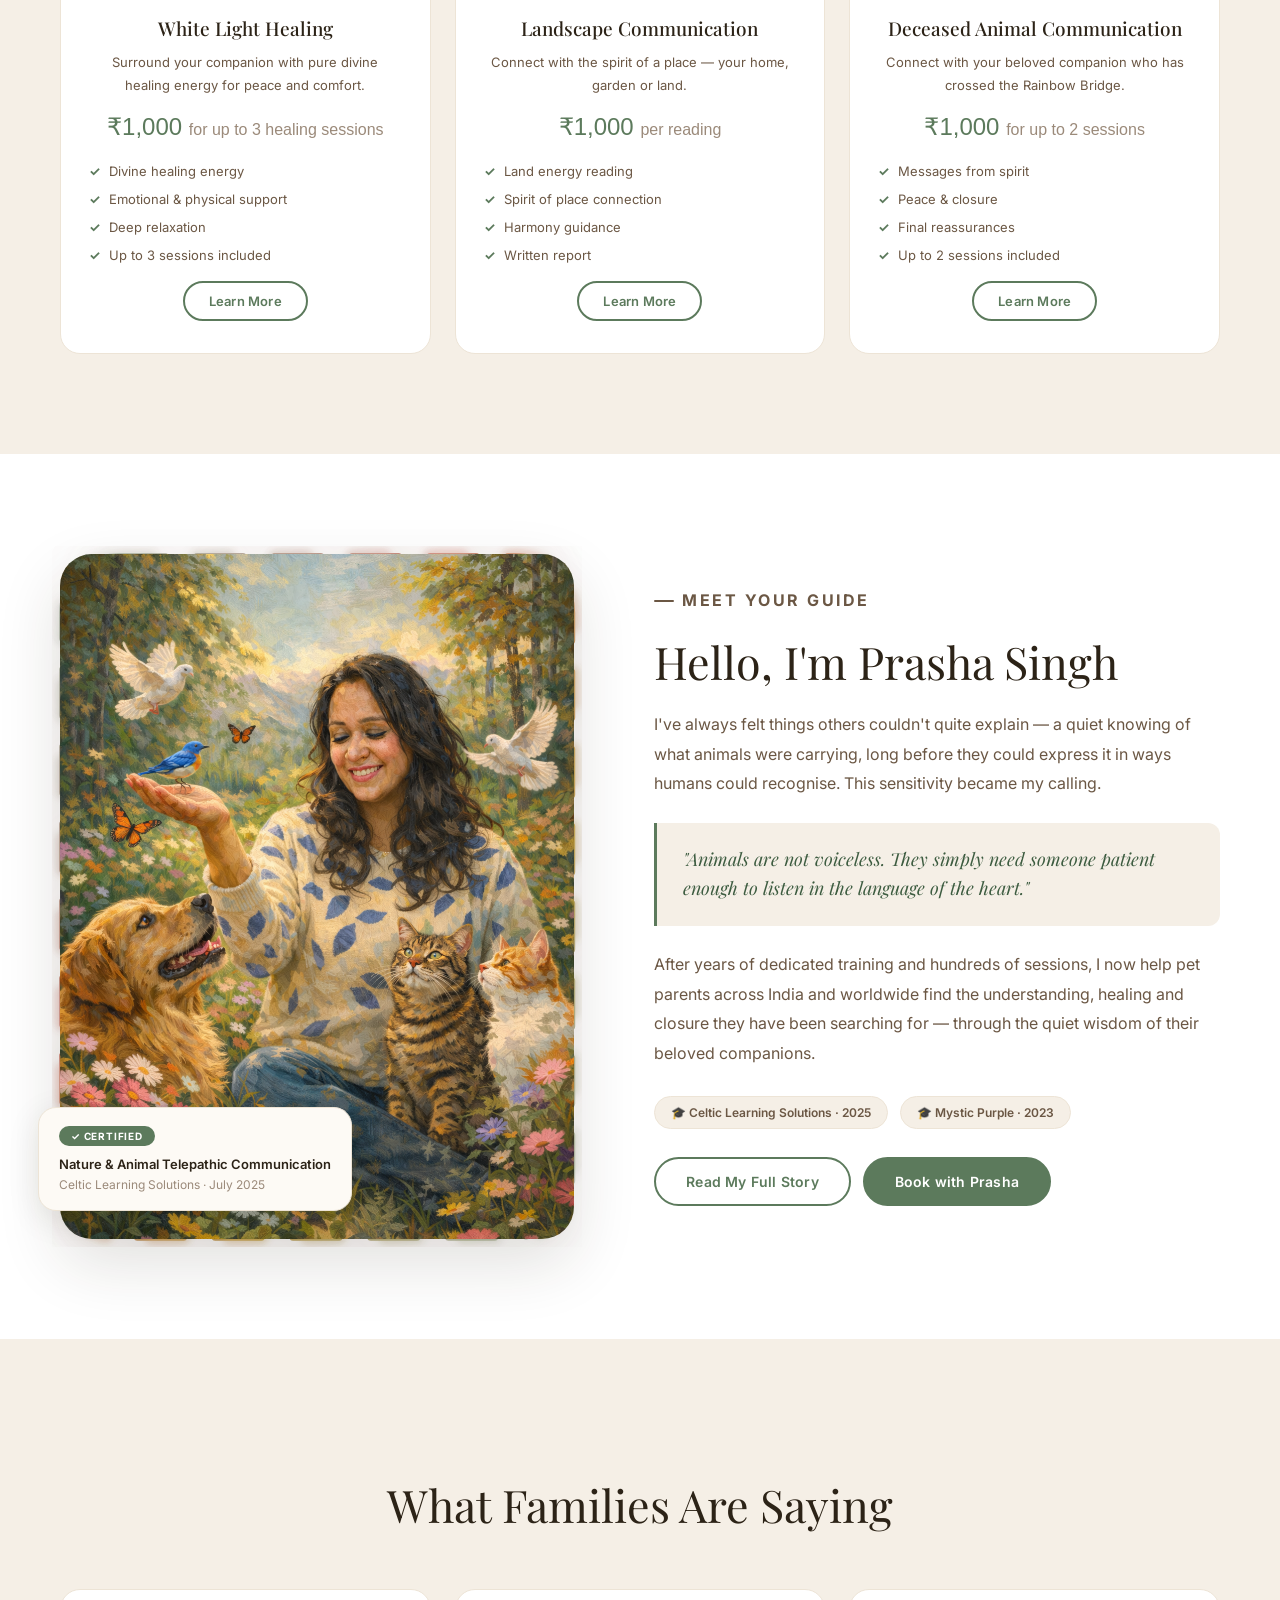
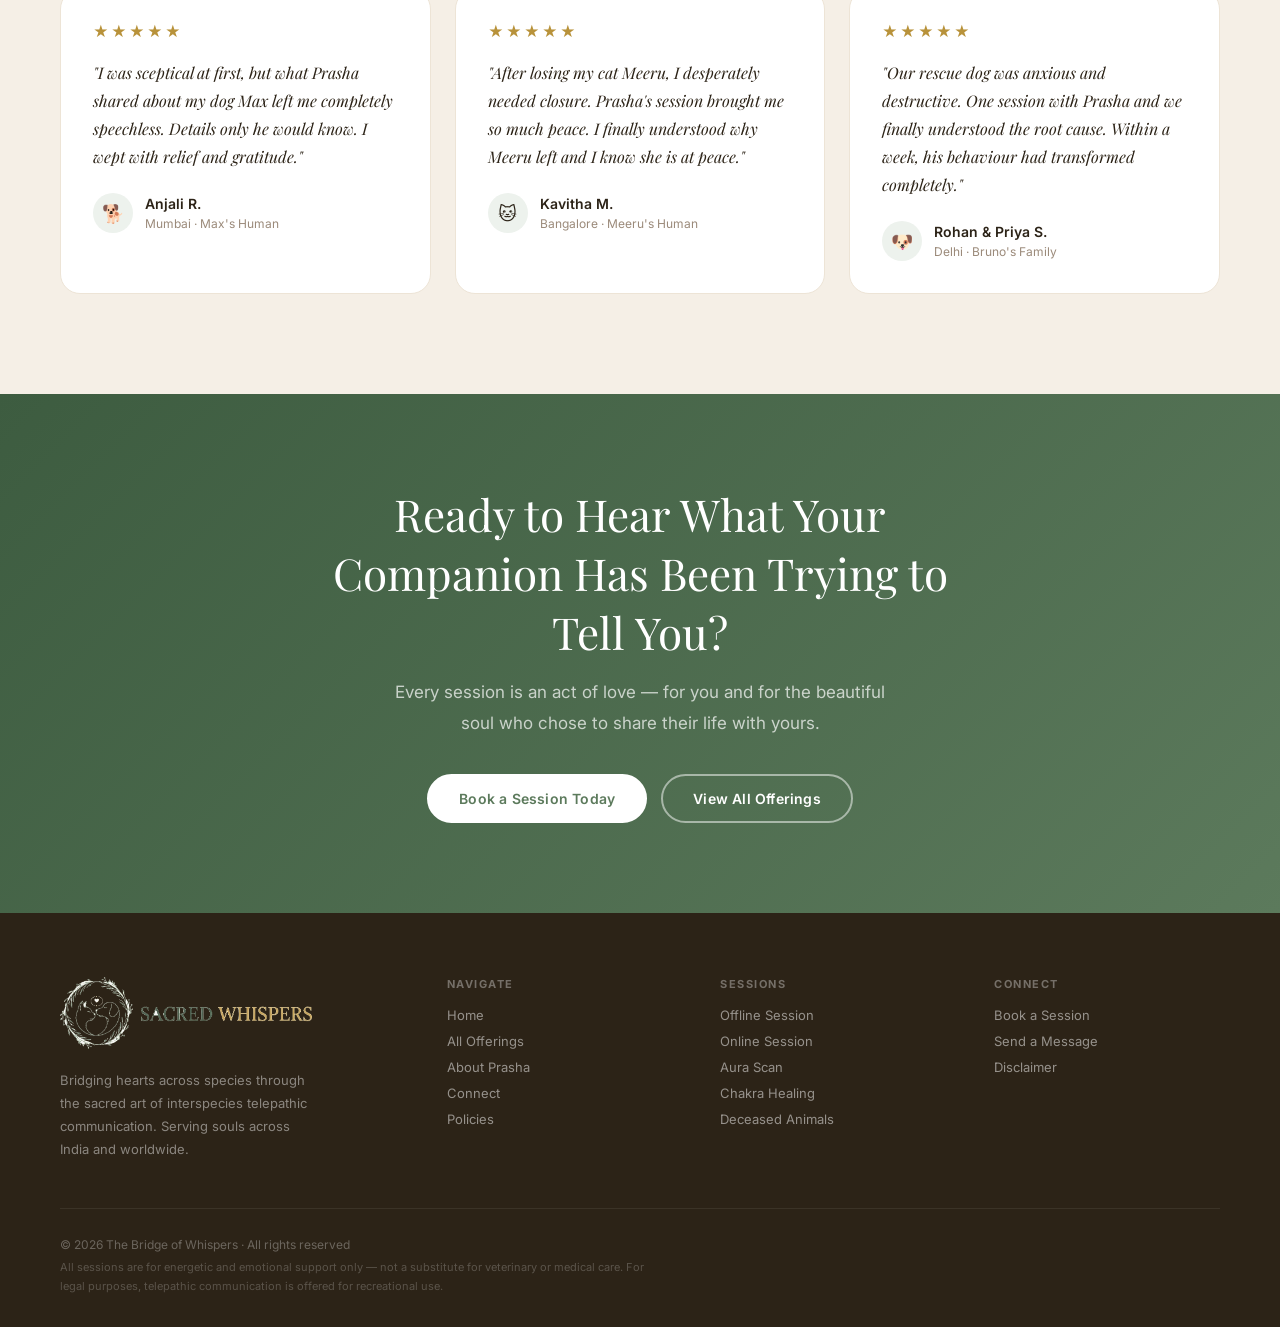
==== commit 8ee25178: "Logo fixed" ====
--- a/index.html
+++ b/index.html
@@ -24,7 +24,7 @@
 .nav{
  position:fixed;top:0;left:0;right:0;z-index:1000;
  display:flex;align-items:center;justify-content:space-between;
- padding:0 60px;height:72px;
+ padding:0 60px 0 20px;height:82px;
  background:rgba(253,250,245,0.96);
  backdrop-filter:blur(12px);
  border-bottom:1px solid #EDE4D6;
@@ -32,13 +32,24 @@
  font-family:'Playfair Display', serif;
 }
 .nav.scrolled{box-shadow:0 2px 20px rgba(44,35,23,0.08)}
-.nav-logo{display:flex;align-items:center;gap:10px}
-.nav-logo img{height:44px;width:auto}
-.nav-logo span{font-family:'Playfair Display',serif;font-size:17px;color:#2C2317;font-weight:500}
+.nav-logo{
+  display:flex;align-items:center;gap:14px;
+  transition:opacity .2s;
+}
+.nav-logo:hover{opacity:.9}
+.nav-logo img{
+  height:76px;width:auto;min-width:56px;
+  object-fit:contain;object-position:left center;
+  flex-shrink:0;
+}
+.nav-logo .logo-text{
+  font-family:'Playfair Display',serif;font-size:20px;font-weight:500;
+  letter-spacing:1.2px;color:#2C2317;line-height:1.2;
+}
 .nav-links{display:flex;align-items:center;gap:8px}
 .nav-links a{
- padding:8px 16px;font-family: 'Playfair Display', serif;font-size:15px;font-weight:500;letter-spacing:.3px;
- color:#6B5744;border-radius:6px;transition:background .2s,color .2s;
+ padding:8px 16px;font-family: 'Playfair Display', serif;font-size:18px;font-weight:500;letter-spacing:.3px;
+ color:black;border-radius:6px;transition:background .2s,color .2s;
 }
 .nav-links a:hover{background:#F0EBE2;color:#2C2317}
 .nav-cta{
@@ -403,8 +414,14 @@
 footer{background:#2C2317;padding:64px 60px 32px}
 .footer-wrap{max-width:1200px;margin:0 auto}
 .footer-top{display:grid;grid-template-columns:1.5fr 1fr 1fr 1fr;gap:48px;margin-bottom:48px}
-.footer-brand img{height:44px;margin-bottom:16px;filter:brightness(1.4)}
-.footer-brand p{font-size:13px;color:rgba(255,255,255,.45);line-height:1.75;max-width:240px}
+.footer-brand img{
+  height:72px;width:auto;margin-bottom:20px;
+  object-fit:contain;object-position:left top;
+  filter:brightness(1.15);opacity:.95;
+  transition:opacity .2s;
+}
+.footer-brand:hover img{opacity:1}
+.footer-brand p{font-size:13px;color:rgba(255,255,255,.45);line-height:1.75;max-width:260px}
 .footer-col h5{
  font-size:11px;font-weight:700;letter-spacing:1.5px;text-transform:uppercase;
  color:rgba(255,255,255,.35);margin-bottom:16px;
@@ -579,6 +596,8 @@
  .footer-top{grid-template-columns:1fr 1fr}
 }
 @media(max-width:900px){
+ .nav-logo img{height:48px;min-width:48px}
+ .nav-logo .logo-text{font-size:18px;letter-spacing:.6px}
  .hero{padding-top:100px;padding-left:32px;padding-right:32px}
  .hero-text{padding:48px 0 24px;max-width:560px;margin:0 auto}
  .hero-desc{margin-left:auto;margin-right:auto}
@@ -601,6 +620,9 @@
  footer{padding:52px 32px 28px}
 }
 @media(max-width:640px){
+ .nav-logo img{height:44px;min-width:44px}
+ .nav-logo .logo-text{font-size:17px}
+ .footer-brand img{height:56px}
  .cards-grid{grid-template-columns:1fr}
  .offerings-grid{grid-template-columns:1fr}
  .testi-grid{grid-template-columns:1fr}
@@ -828,10 +850,9 @@
 <div id="prog"></div>
 
 <nav class="nav" id="nav">
- <a href="index.html" class="nav-logo">
- <img src="assets/logo.png" alt="Bridge of Whispers logo">
- <span>Sacred Whispers</span>
- </a>
+<a href="index.html" class="nav-logo">
+ <img src="assets/logo6.png" alt="Sacred Whispers — Animal Telepathic Communication">
+</a>
  <ul class="nav-links" id="navLinks">
  <li><a href="#what">What Is This</a></li>
  <li><a href="#why">Why It Matters</a></li>
@@ -1038,7 +1059,7 @@
  <div class="footer-wrap">
  <div class="footer-top">
  <div class="footer-brand">
- <img src="assets/logo.png" alt="Sacred Whispers">
+ <img src="assets/logo6.png" alt="Sacred Whispers">
  <p>Bridging hearts across species through the sacred art of interspecies telepathic communication. Serving souls across India and worldwide.</p>
  </div>
  <div class="footer-col">
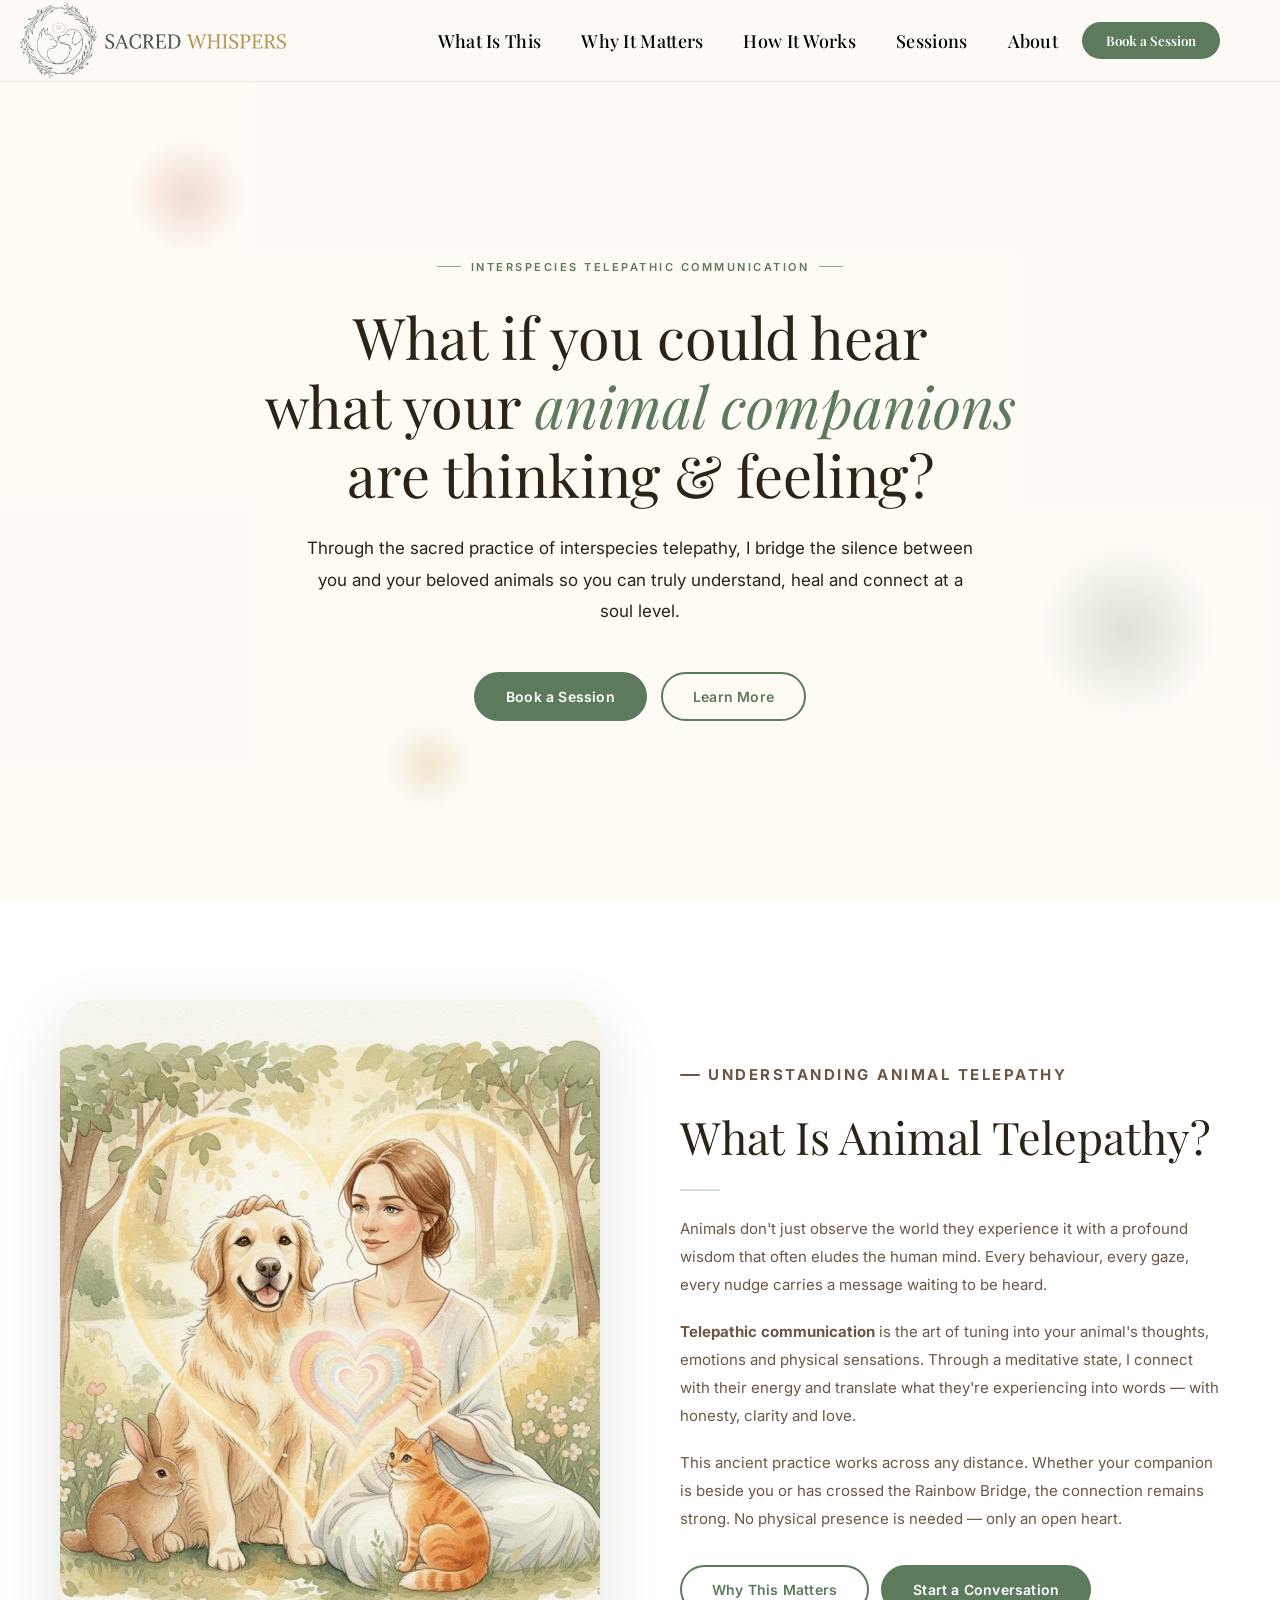
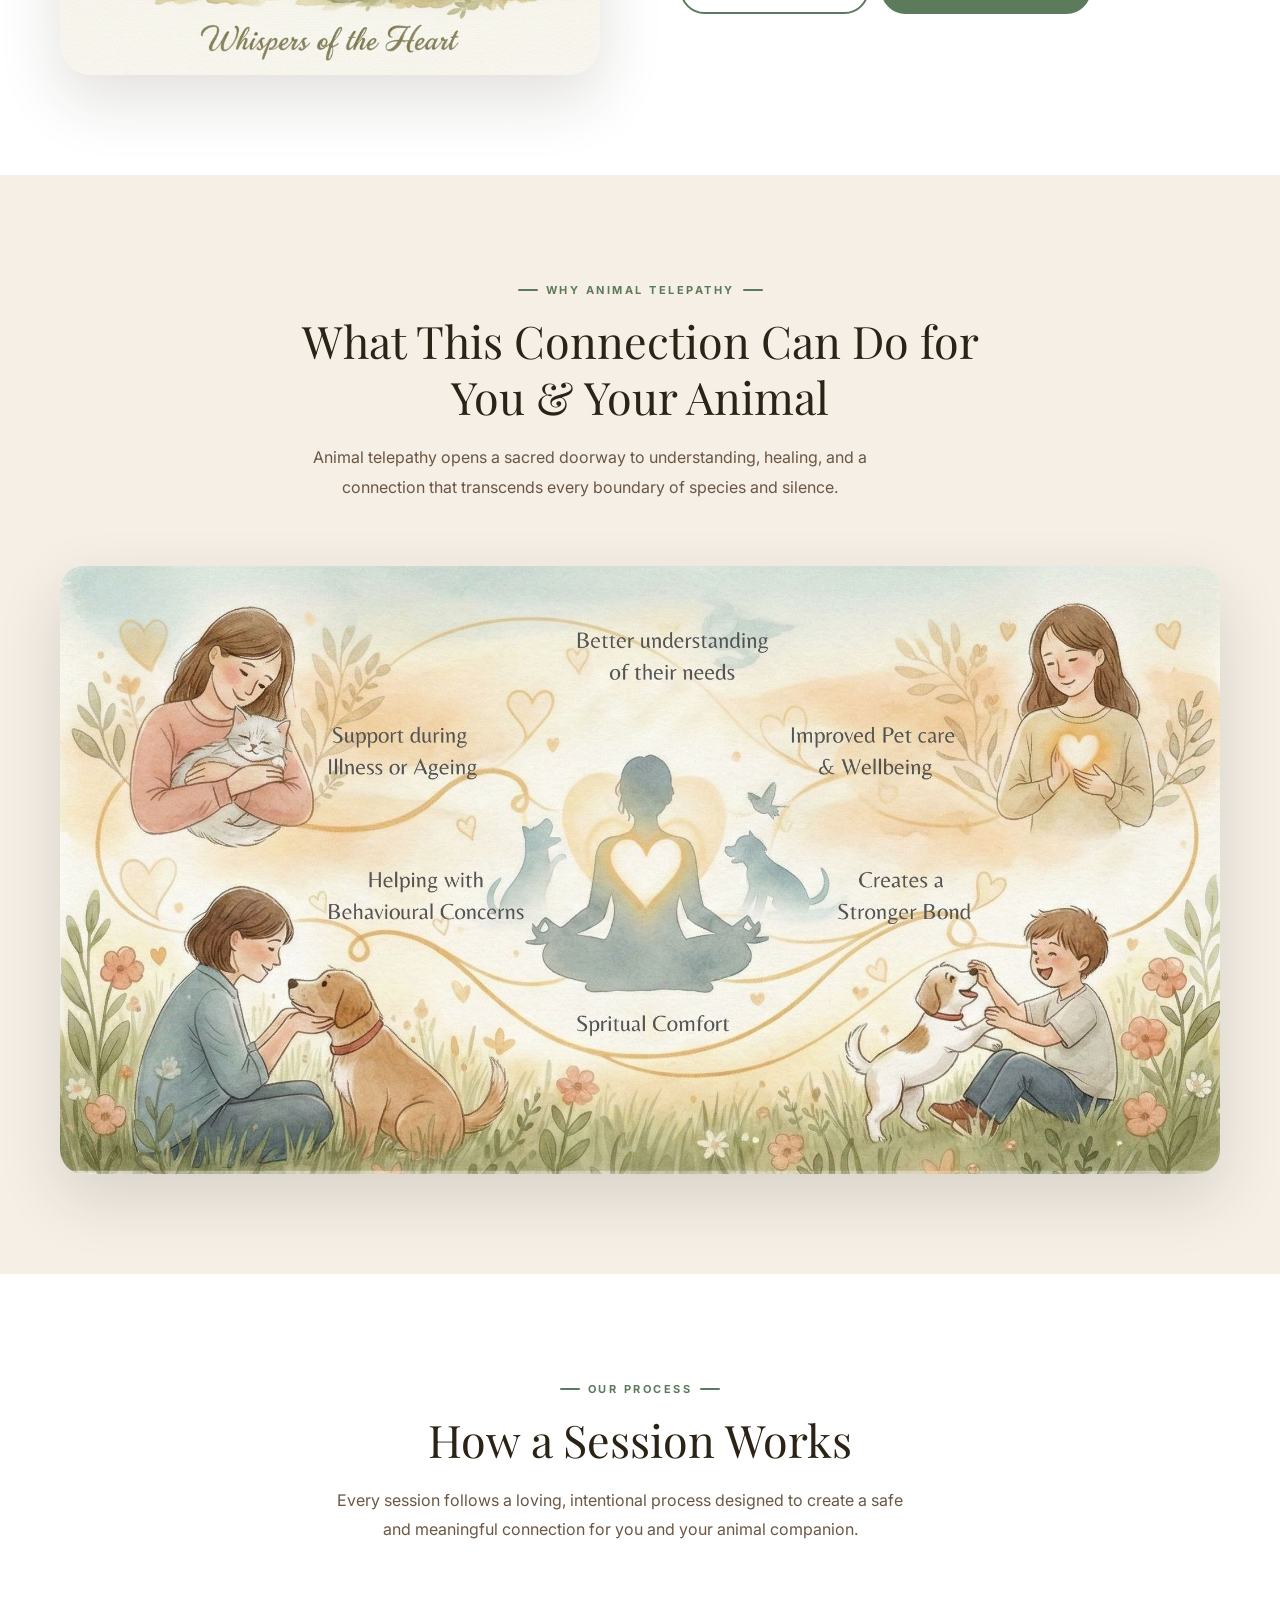
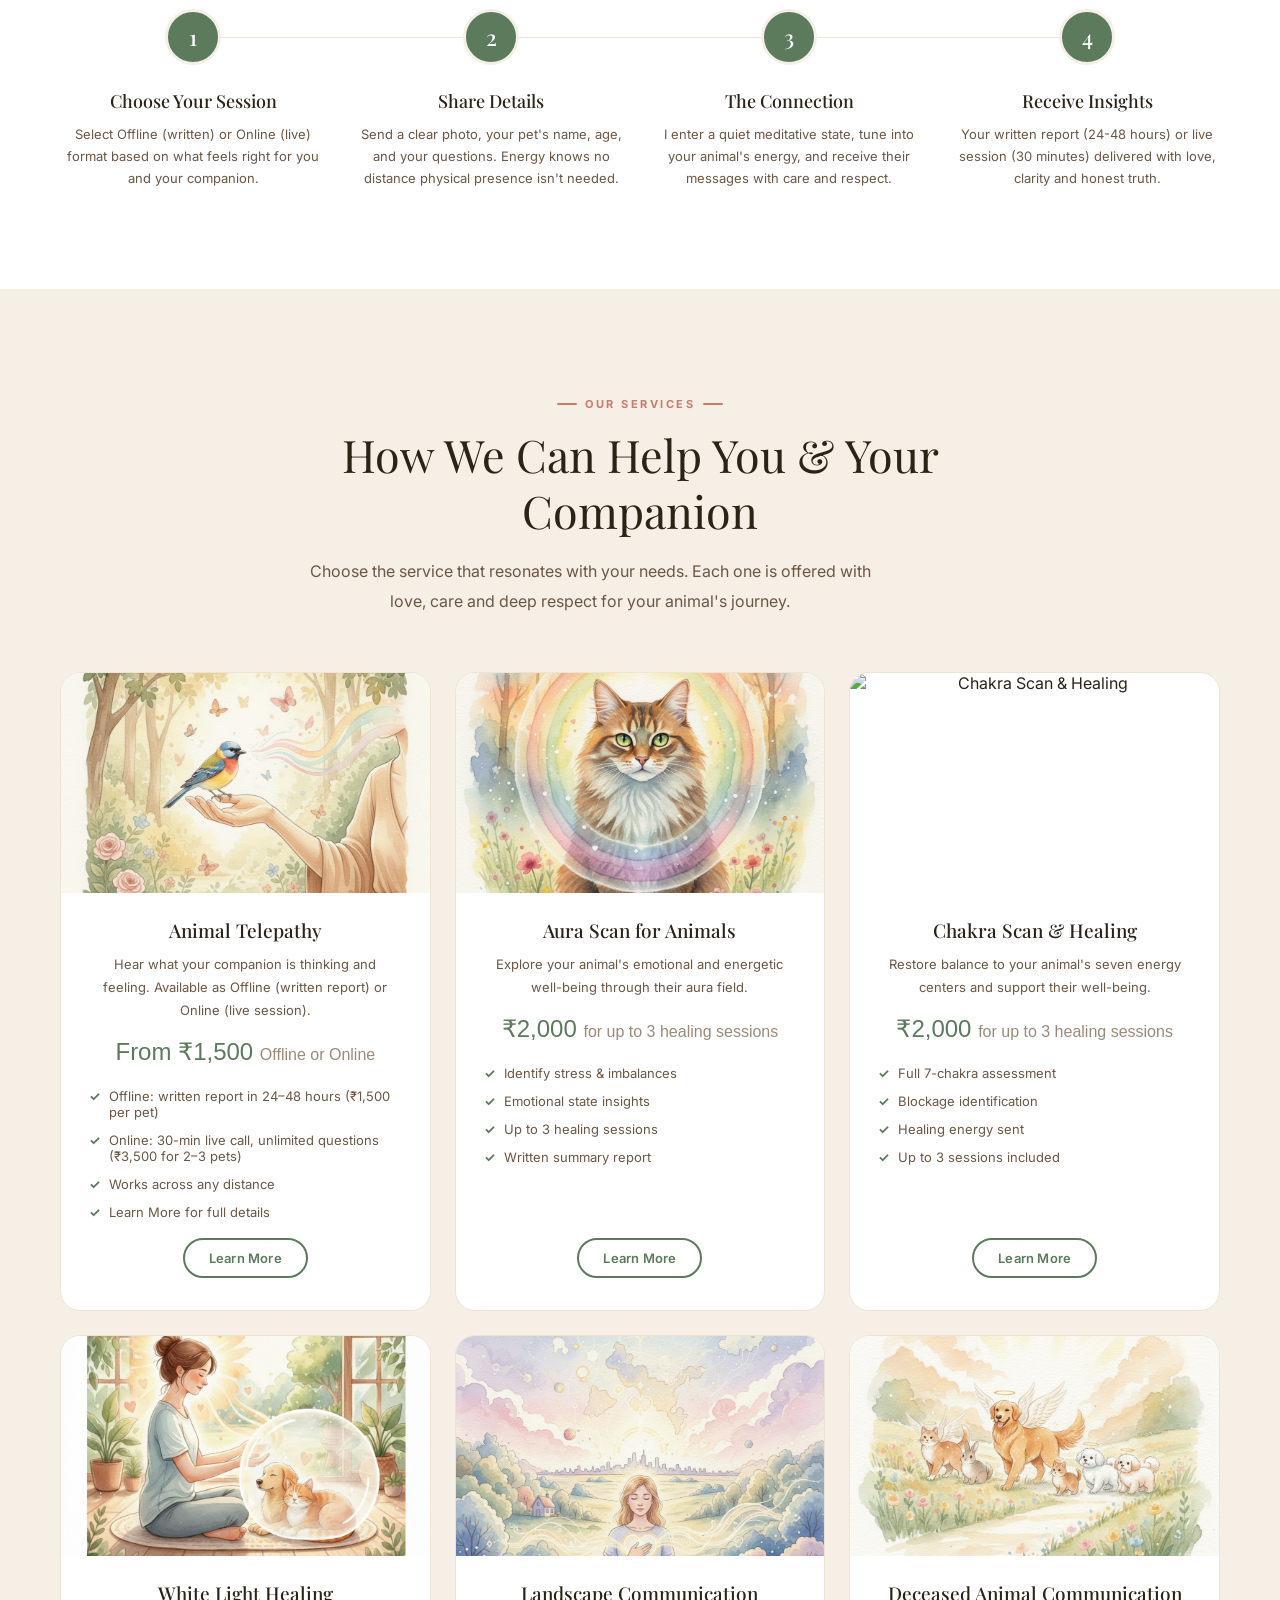
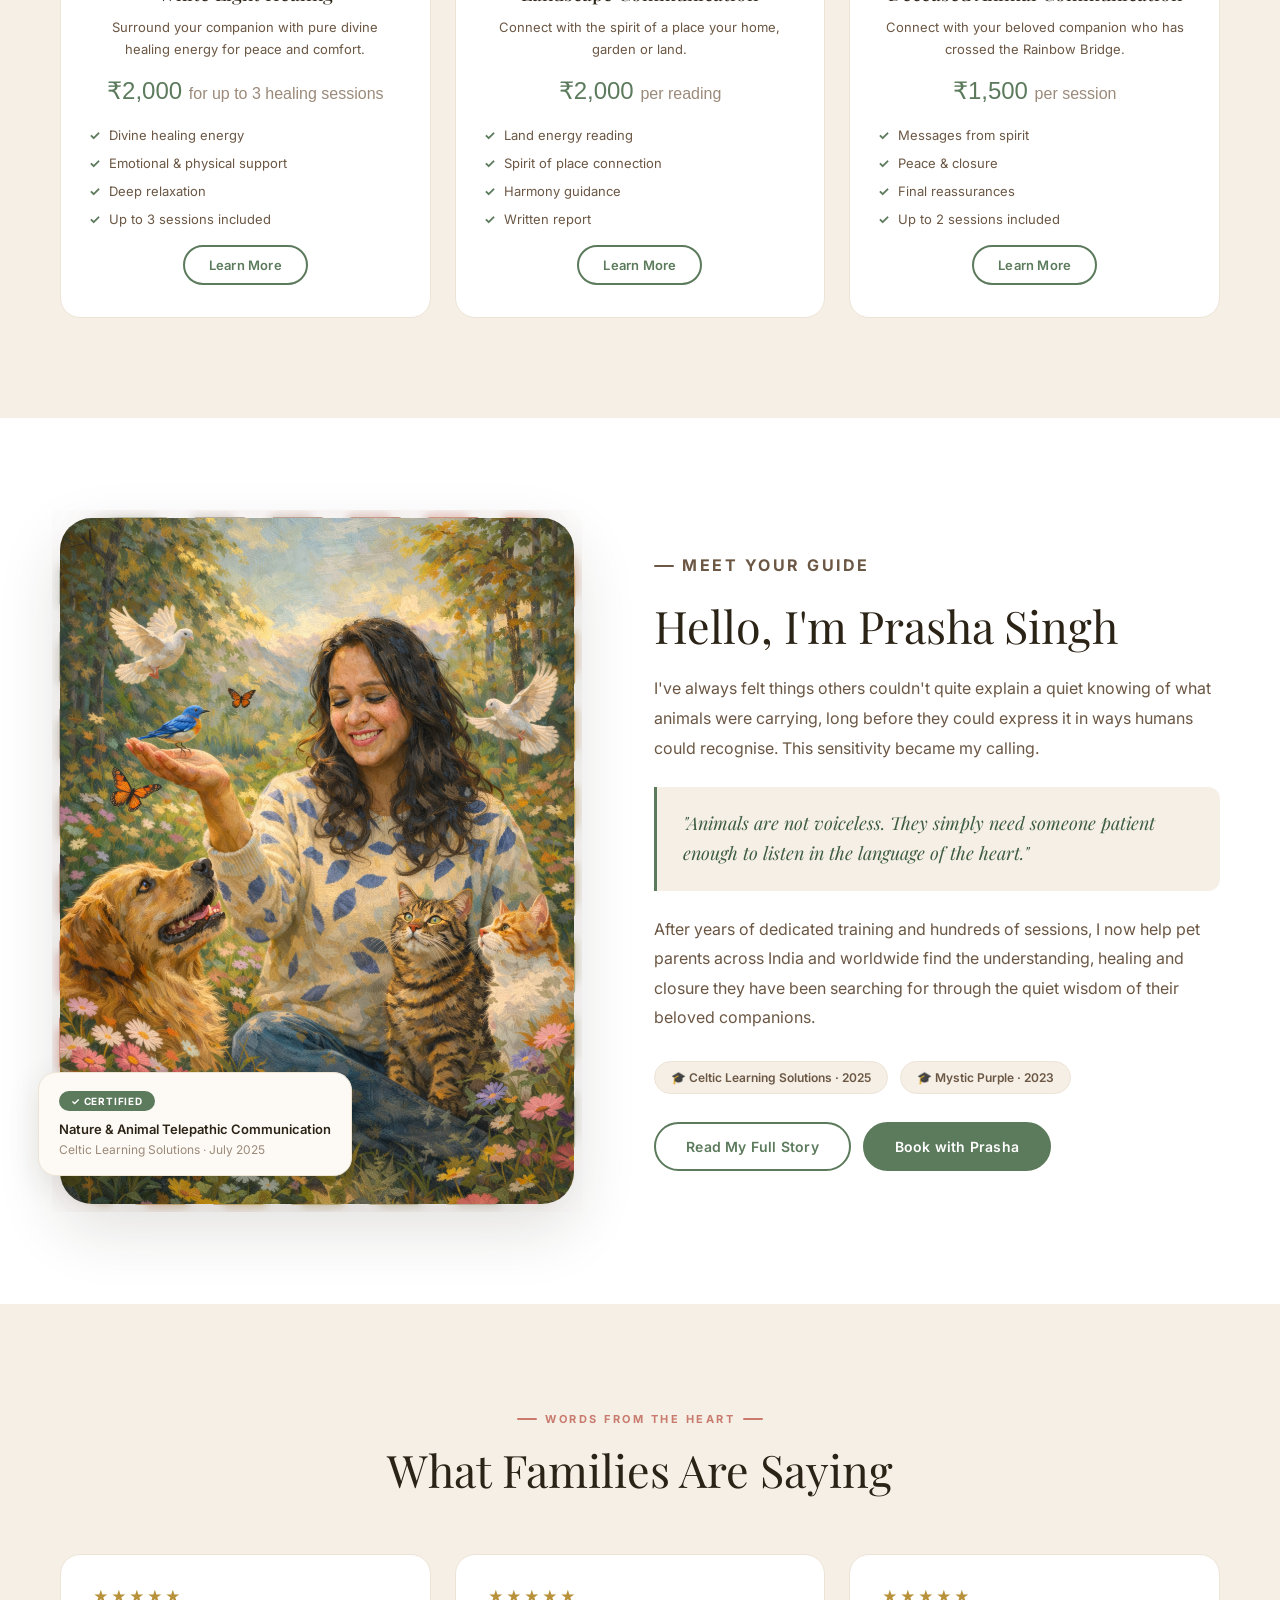
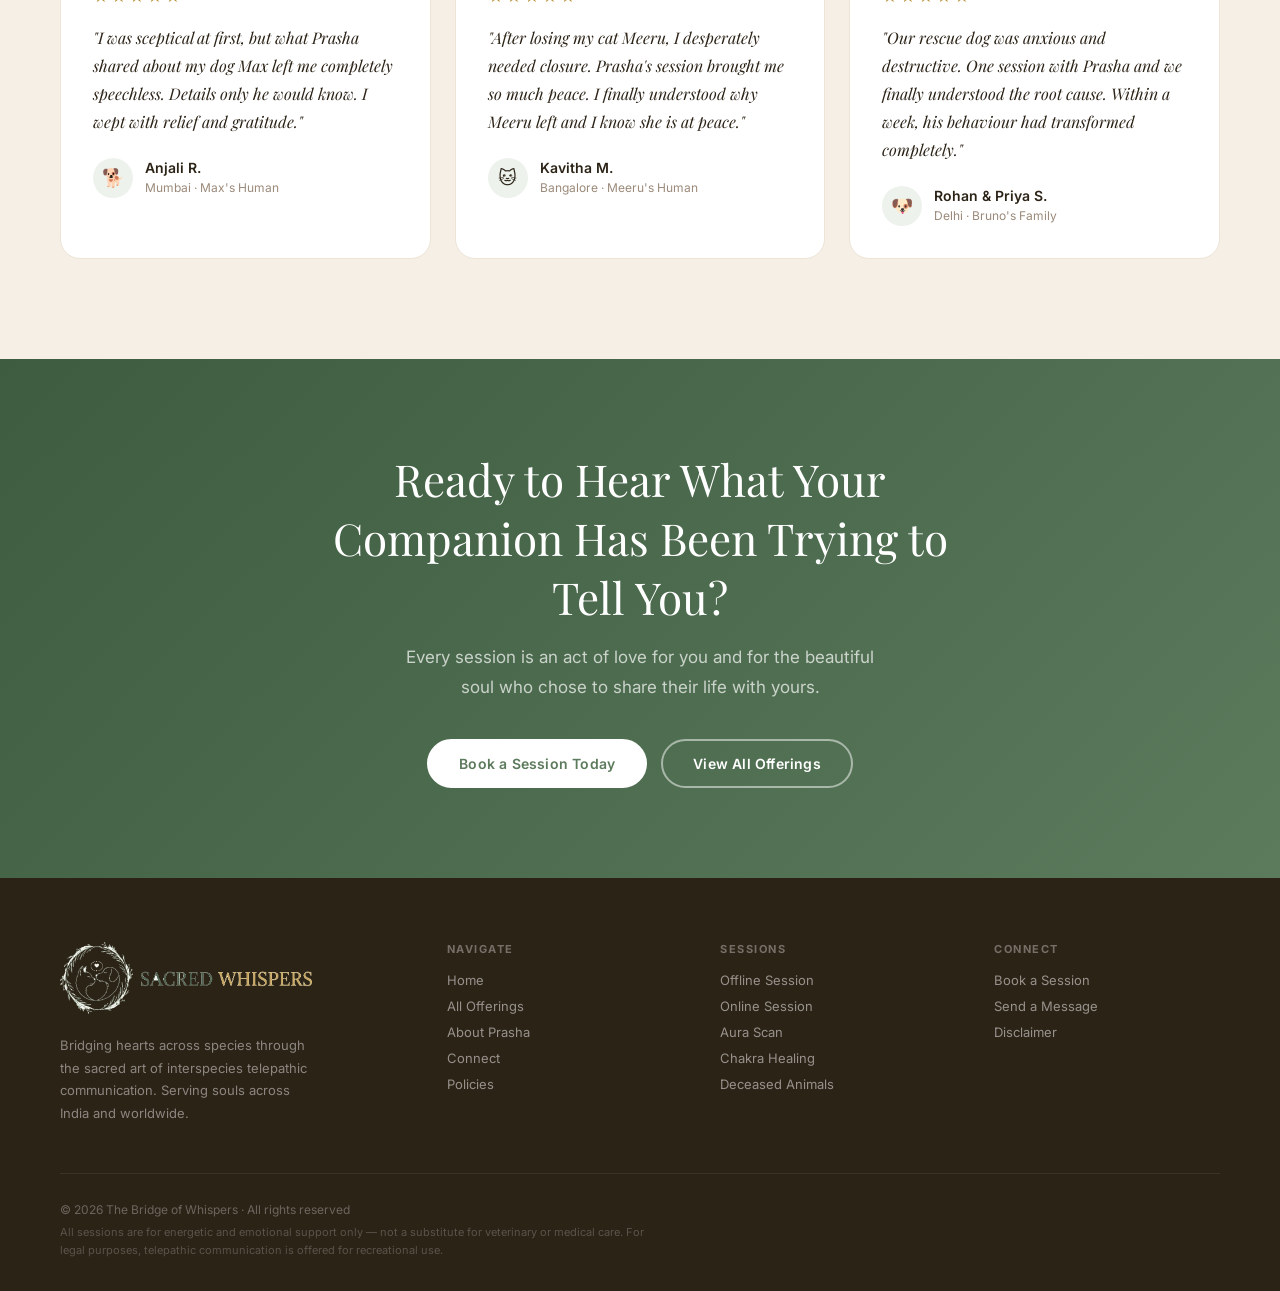
==== commit ee6a1c91: "fixed text and image" ====
--- a/index.html
+++ b/index.html
@@ -880,7 +880,7 @@
  What if you could hear<br>what your <em>animal companions</em><br>are thinking & feeling?
  </h1>
  <p class="hero-desc">
- Through the sacred practice of interspecies telepathy, I bridge the silence between you and your beloved animals — so you can truly understand, heal and connect at a soul level.
+ Through the sacred practice of interspecies telepathy, I bridge the silence between you and your beloved animals so you can truly understand, heal and connect at a soul level.
  </p>
  <div class="hero-buttons">
  <button class="btn btn-primary open-modal">Book a Session</button>
@@ -900,16 +900,16 @@
  <div class="what-visual rl">
  <div class="what-decor"></div>
  <img class="what-img" src="assets/image8.png" alt="Prasha Singh animal communicator" loading="lazy">
- <div class="what-quote-card">
+ <!-- <div class="what-quote-card">
  <p>"Are you ready to listen to the whispers you have always sensed in your heart?"</p>
  <span>— Prasha Singh</span>
- </div>
+ </div> -->
  </div>
  <div class="what-text rr">
  <p class="section-tag tag-green">Understanding Animal Telepathy</p>
  <h2 class="section-h">What Is Animal Telepathy?</h2>
  <div class="what-divider"></div>
- <p>Animals don't just observe the world — they experience it with a profound wisdom that often eludes the human mind. Every behaviour, every gaze, every nudge carries a message waiting to be heard.</p>
+ <p>Animals don't just observe the world they experience it with a profound wisdom that often eludes the human mind. Every behaviour, every gaze, every nudge carries a message waiting to be heard.</p>
  <p><strong>Telepathic communication</strong> is the art of tuning into your animal's thoughts, emotions and physical sensations. Through a meditative state, I connect with their energy and translate what they're experiencing into words — with honesty, clarity and love.</p>
  <p>This ancient practice works across any distance. Whether your companion is beside you or has crossed the Rainbow Bridge, the connection remains strong. No physical presence is needed — only an open heart.</p>
  <div style="display:flex;gap:12px;margin-top:32px;flex-wrap:wrap">
@@ -924,10 +924,10 @@
  <div class="why-top">
  <p class="section-tag tag-green center-tag r">Why Animal Telepathy</p>
  <h2 class="section-h r d1">What This Connection Can Do for You & Your Animal</h2>
- <p class="section-p r d2">Animal telepathy opens a sacred doorway — to understanding, healing, and a connection that transcends every boundary of species and silence.</p>
+ <p class="section-p r d2">Animal telepathy opens a sacred doorway to understanding, healing, and a connection that transcends every boundary of species and silence.</p>
  </div>
  <div class="cards-grid">
- <img class="why-image" src="assets/image3.jpeg" alt="Why animal telepathy benefits" loading="lazy">
+ <img class="why-image" src="assets/image3copy.jpg" alt="Why animal telepathy benefits" loading="lazy">
  </div>
 </section>
 
@@ -935,7 +935,7 @@
  <div class="how-top">
  <p class="section-tag tag-green center-tag r">Our Process</p>
  <h2 class="section-h r d1">How a Session Works</h2>
- <p class="section-p r d2">Every session follows a loving, intentional process — designed to create a safe and meaningful connection for you and your animal companion.</p>
+ <p class="section-p r d2">Every session follows a loving, intentional process designed to create a safe and meaningful connection for you and your animal companion.</p>
  </div>
  <div class="steps-grid">
  <div class="step-card r d1">
@@ -946,7 +946,7 @@
  <div class="step-card r d2">
  <div class="step-num">2</div>
  <h4>Share Details</h4>
- <p>Send a clear photo, your pet's name, age, and your questions. Energy knows no distance — physical presence isn't needed.</p>
+ <p>Send a clear photo, your pet's name, age, and your questions. Energy knows no distance physical presence isn't needed.</p>
  </div>
  <div class="step-card r d3">
  <div class="step-num">3</div>
@@ -956,7 +956,7 @@
  <div class="step-card r d4">
  <div class="step-num">4</div>
  <h4>Receive Insights</h4>
- <p>Your written report (24-48 hours) or live session (30 minutes) — delivered with love, clarity and honest truth.</p>
+ <p>Your written report (24-48 hours) or live session (30 minutes) delivered with love, clarity and honest truth.</p>
  </div>
  </div>
 </section>
@@ -996,11 +996,11 @@
  <div class="about-text rr">
  <p class="section-tag tag-green">Meet Your Guide</p>
  <h2 class="section-h">Hello, I'm Prasha Singh</h2>
- <p>I've always felt things others couldn't quite explain — a quiet knowing of what animals were carrying, long before they could express it in ways humans could recognise. This sensitivity became my calling.</p>
+ <p>I've always felt things others couldn't quite explain a quiet knowing of what animals were carrying, long before they could express it in ways humans could recognise. This sensitivity became my calling.</p>
  <div class="blockquote">
  <p>"Animals are not voiceless. They simply need someone patient enough to listen in the language of the heart."</p>
  </div>
- <p>After years of dedicated training and hundreds of sessions, I now help pet parents across India and worldwide find the understanding, healing and closure they have been searching for — through the quiet wisdom of their beloved companions.</p>
+ <p>After years of dedicated training and hundreds of sessions, I now help pet parents across India and worldwide find the understanding, healing and closure they have been searching for through the quiet wisdom of their beloved companions.</p>
  <div class="cert-chips">
  <span class="cert-chip">🎓 Celtic Learning Solutions · 2025</span>
  <span class="cert-chip">🎓 Mystic Purple · 2023</span>
@@ -1048,7 +1048,7 @@
 
 <section class="cta-section">
  <h2>Ready to Hear What Your Companion Has Been Trying to Tell You?</h2>
- <p>Every session is an act of love — for you and for the beautiful soul who chose to share their life with yours.</p>
+ <p>Every session is an act of love for you and for the beautiful soul who chose to share their life with yours.</p>
  <div class="cta-btns">
  <button class="btn btn-white open-modal">Book a Session Today</button>
  <a href="#sessions" class="btn btn-secondary" style="background:transparent;color:#fff;border-color:rgba(255,255,255,.5)">View All Offerings</a>
@@ -1182,7 +1182,7 @@
  "name": "Aura Scan for Animals",
  "icon": "🌈",
  "image": "assets/image6.png",
- "price": "₹1,000",
+ "price": "₹2,000",
  "priceNote": "for up to 3 healing sessions",
  "shortDesc": "Explore your animal's emotional and energetic well-being through their aura field.",
  "features": [
@@ -1198,7 +1198,7 @@
  "name": "Chakra Scan & Healing",
  "icon": "⚡",
  "image": "assets/image2.png",
- "price": "₹1,000",
+ "price": "₹2,000",
  "priceNote": "for up to 3 healing sessions",
  "shortDesc": "Restore balance to your animal's seven energy centers and support their well-being.",
  "features": [
@@ -1214,7 +1214,7 @@
  "name": "White Light Healing",
  "icon": "☀️",
  "image": "assets/image7.png",
- "price": "₹1,000",
+ "price": "₹2,000",
  "priceNote": "for up to 3 healing sessions",
  "shortDesc": "Surround your companion with pure divine healing energy for peace and comfort.",
  "features": [
@@ -1230,9 +1230,9 @@
  "name": "Landscape Communication",
  "icon": "🌍",
  "image": "assets/image13.png",
- "price": "₹1,000",
+ "price": "₹2,000",
  "priceNote": "per reading",
- "shortDesc": "Connect with the spirit of a place — your home, garden or land.",
+ "shortDesc": "Connect with the spirit of a place your home, garden or land.",
  "features": [
  "Land energy reading",
  "Spirit of place connection",
@@ -1246,8 +1246,8 @@
  "name": "Deceased Animal Communication",
  "icon": "🕊️",
  "image": "assets/image14.png",
- "price": "₹1,000",
- "priceNote": "for up to 2 sessions",
+ "price": "₹1,500",
+ "priceNote": "per session",
  "shortDesc": "Connect with your beloved companion who has crossed the Rainbow Bridge.",
  "features": [
  "Messages from spirit",
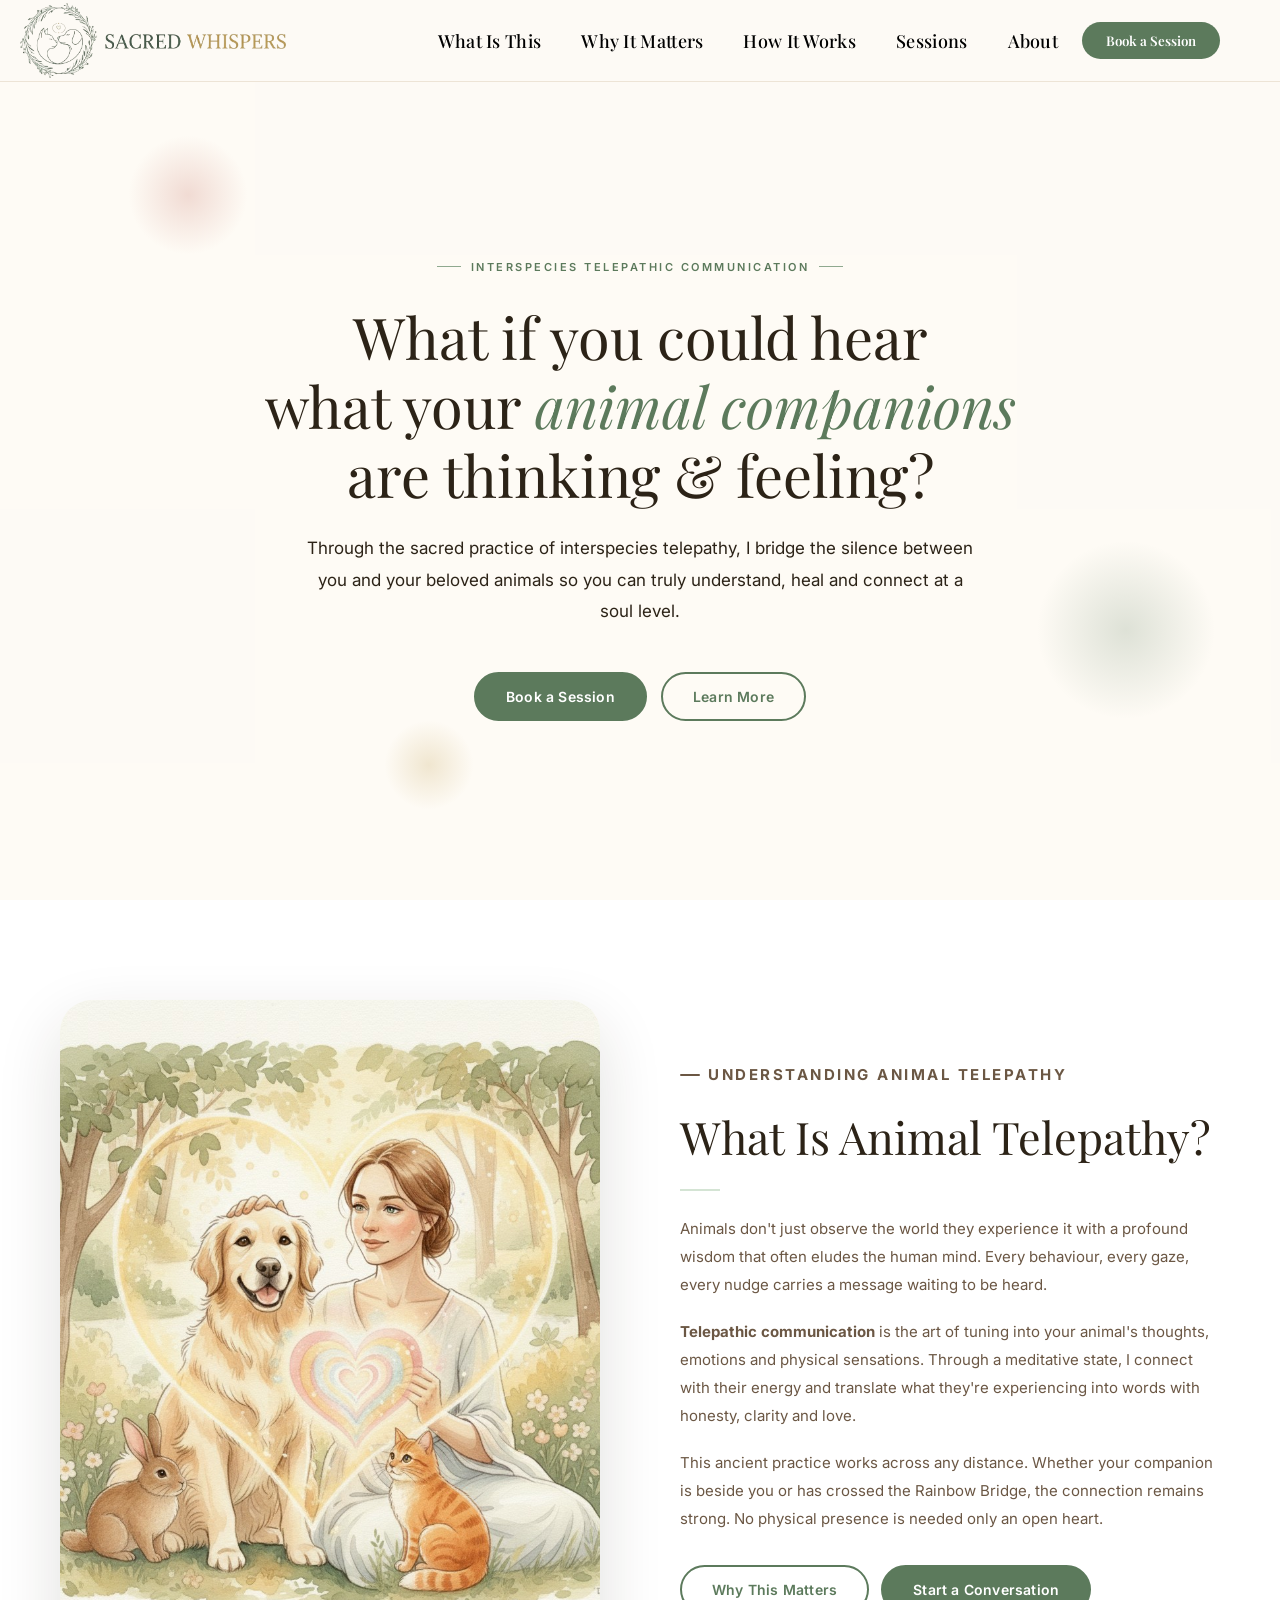
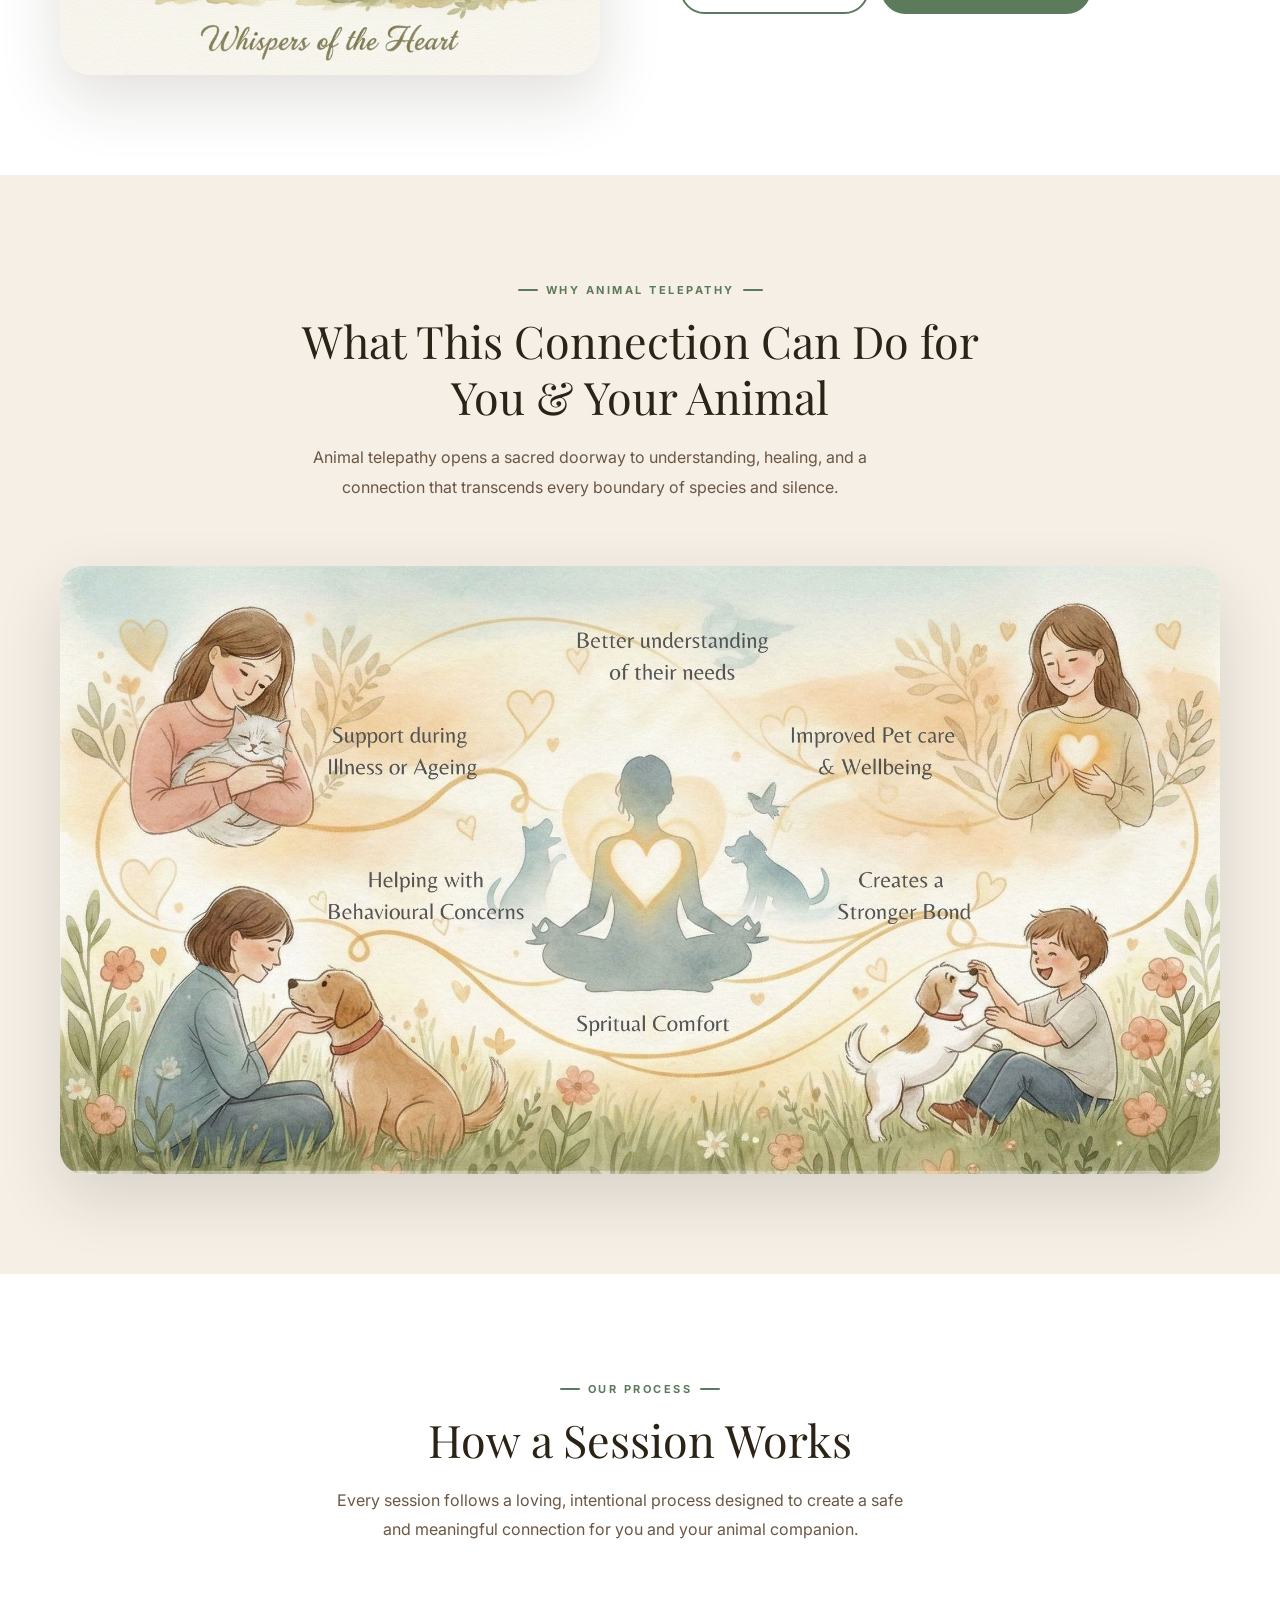
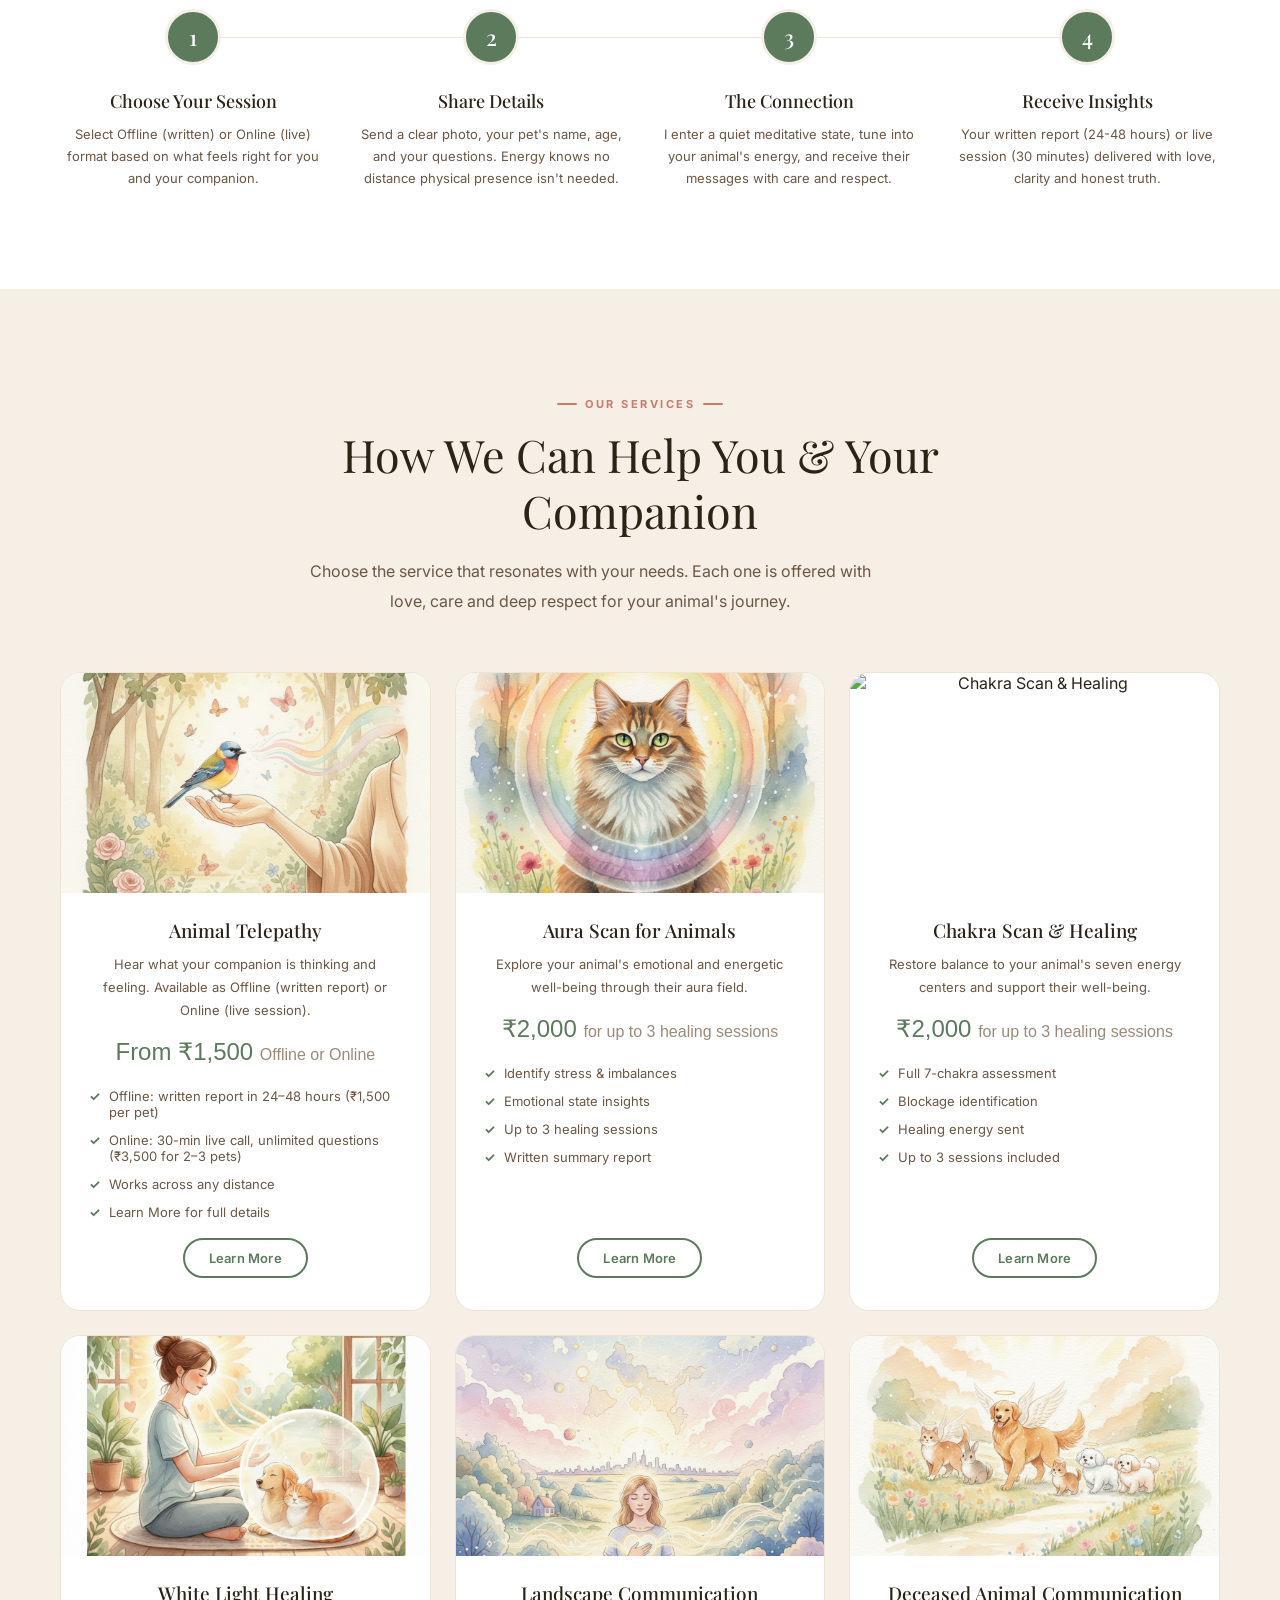
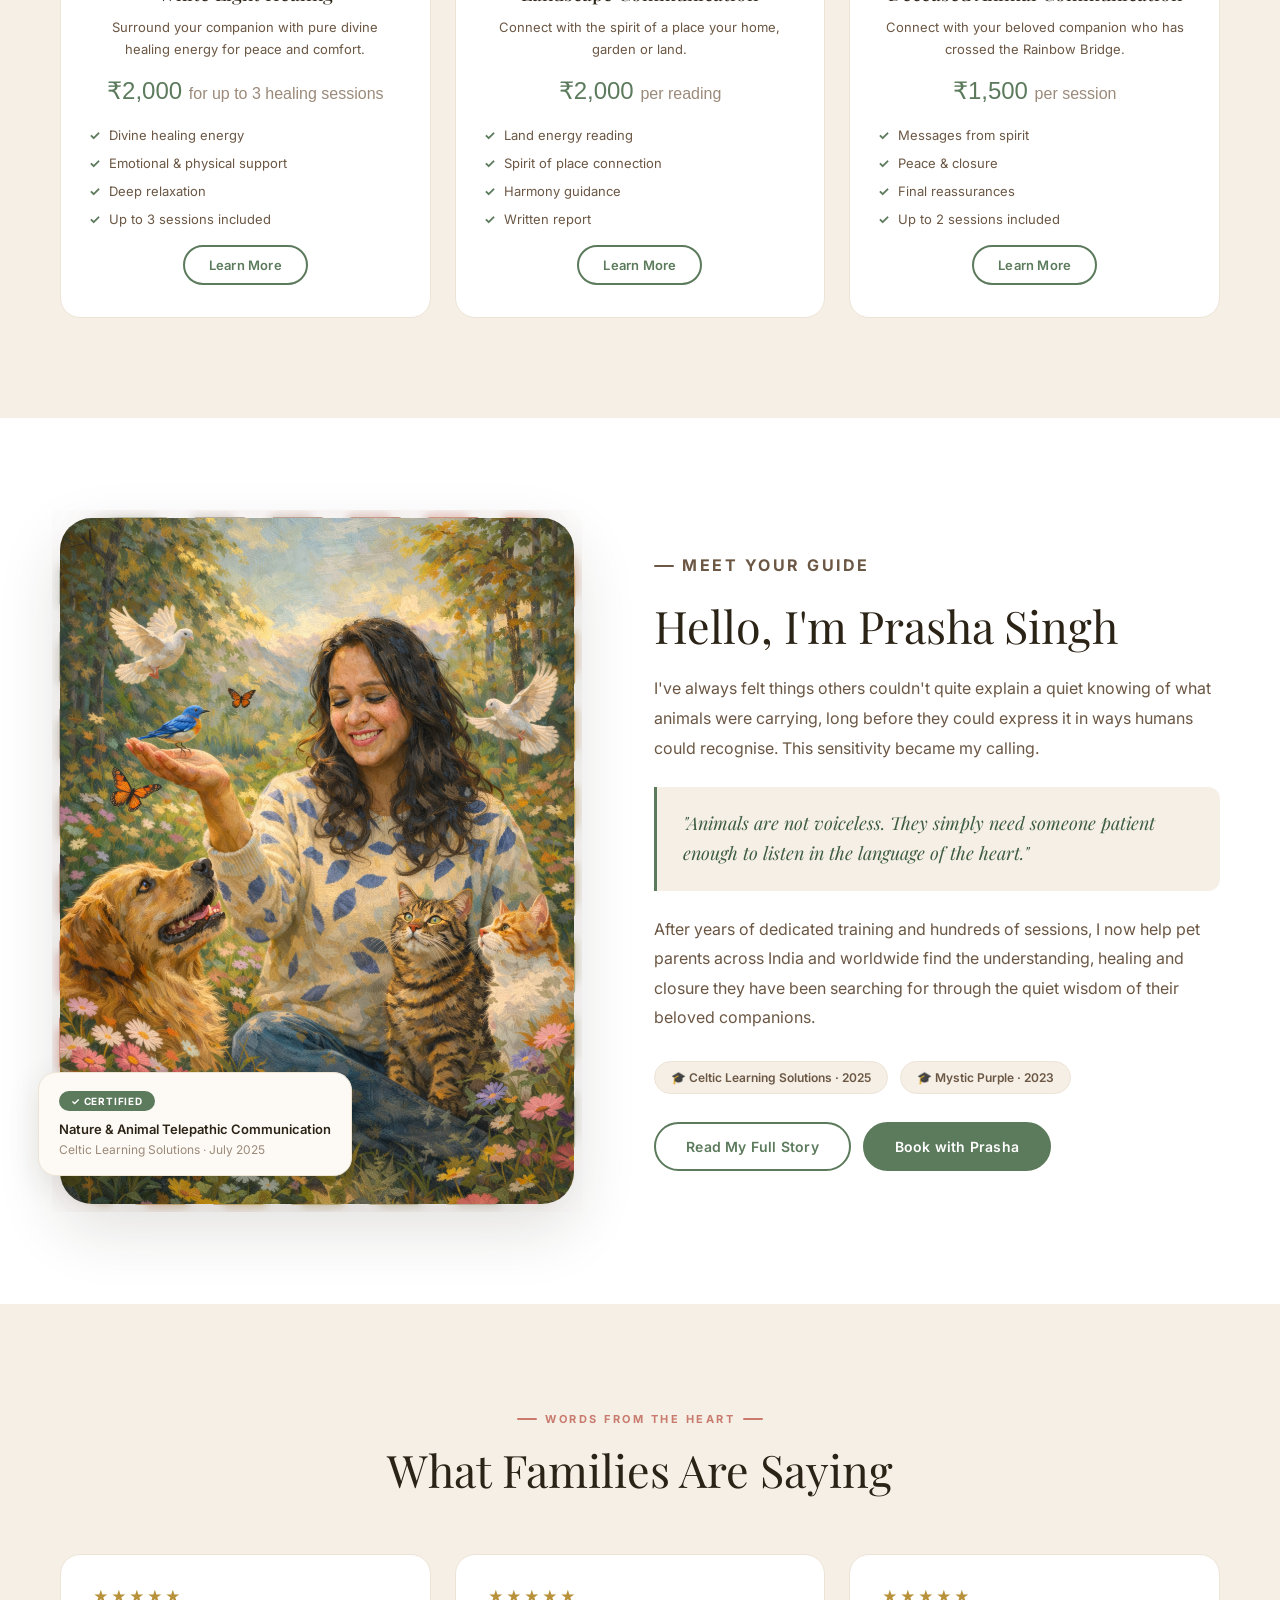
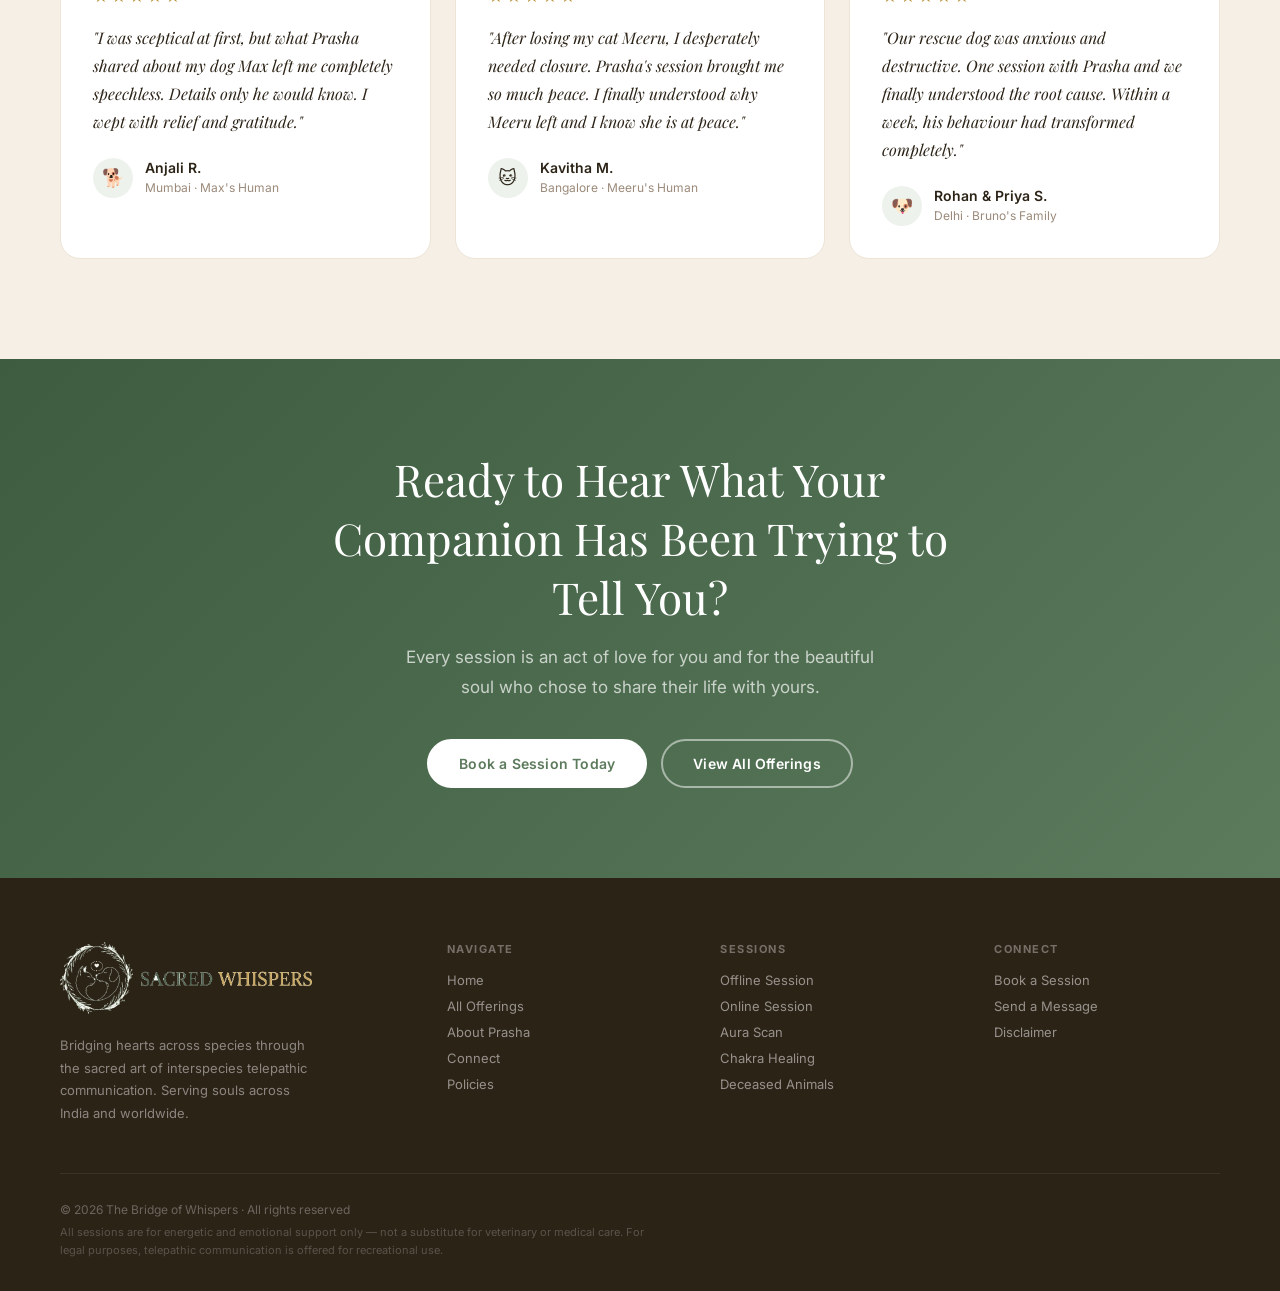
==== commit e4a86cc3: "fixed text dash and image" ====
--- a/index.html
+++ b/index.html
@@ -910,8 +910,8 @@
  <h2 class="section-h">What Is Animal Telepathy?</h2>
  <div class="what-divider"></div>
  <p>Animals don't just observe the world they experience it with a profound wisdom that often eludes the human mind. Every behaviour, every gaze, every nudge carries a message waiting to be heard.</p>
- <p><strong>Telepathic communication</strong> is the art of tuning into your animal's thoughts, emotions and physical sensations. Through a meditative state, I connect with their energy and translate what they're experiencing into words — with honesty, clarity and love.</p>
- <p>This ancient practice works across any distance. Whether your companion is beside you or has crossed the Rainbow Bridge, the connection remains strong. No physical presence is needed — only an open heart.</p>
+ <p><strong>Telepathic communication</strong> is the art of tuning into your animal's thoughts, emotions and physical sensations. Through a meditative state, I connect with their energy and translate what they're experiencing into words with honesty, clarity and love.</p>
+ <p>This ancient practice works across any distance. Whether your companion is beside you or has crossed the Rainbow Bridge, the connection remains strong. No physical presence is needed only an open heart.</p>
  <div style="display:flex;gap:12px;margin-top:32px;flex-wrap:wrap">
  <a href="#why" class="btn btn-secondary">Why This Matters</a>
  <button class="btn btn-primary open-modal">Start a Conversation</button>
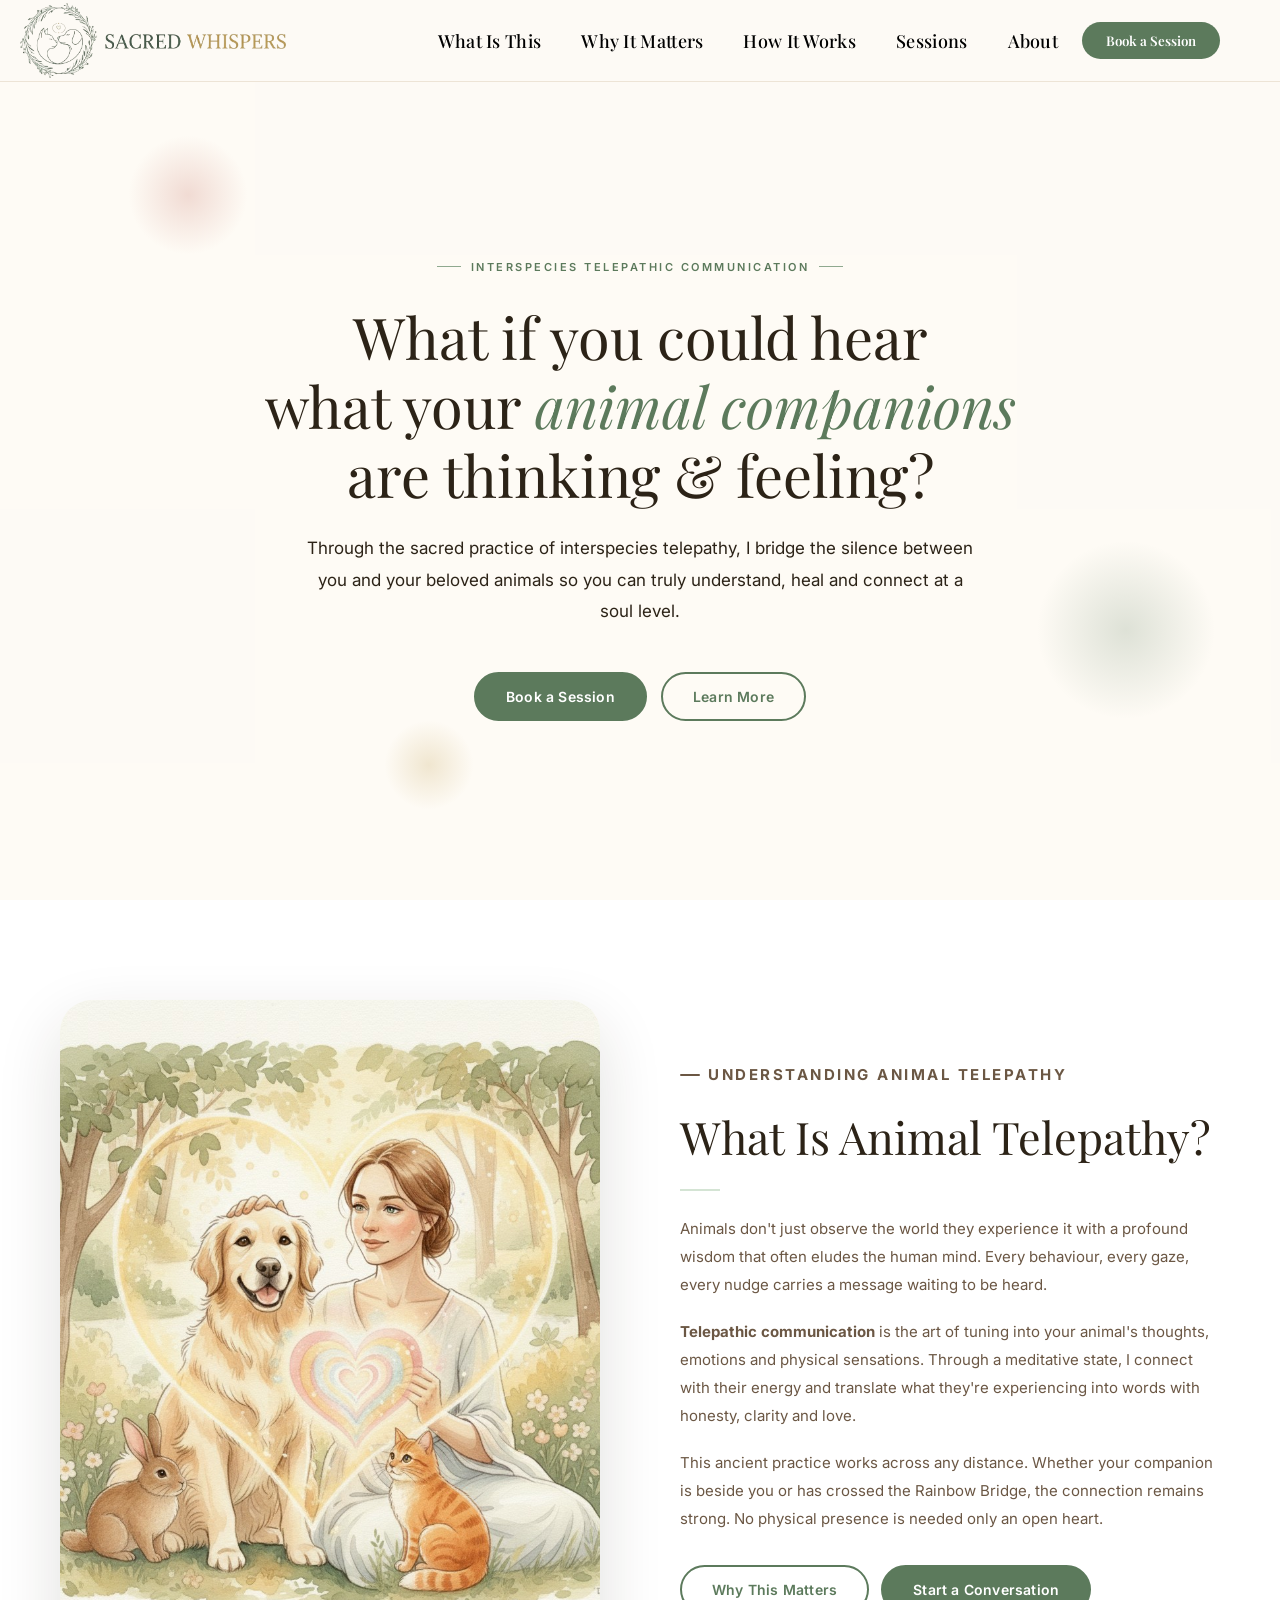
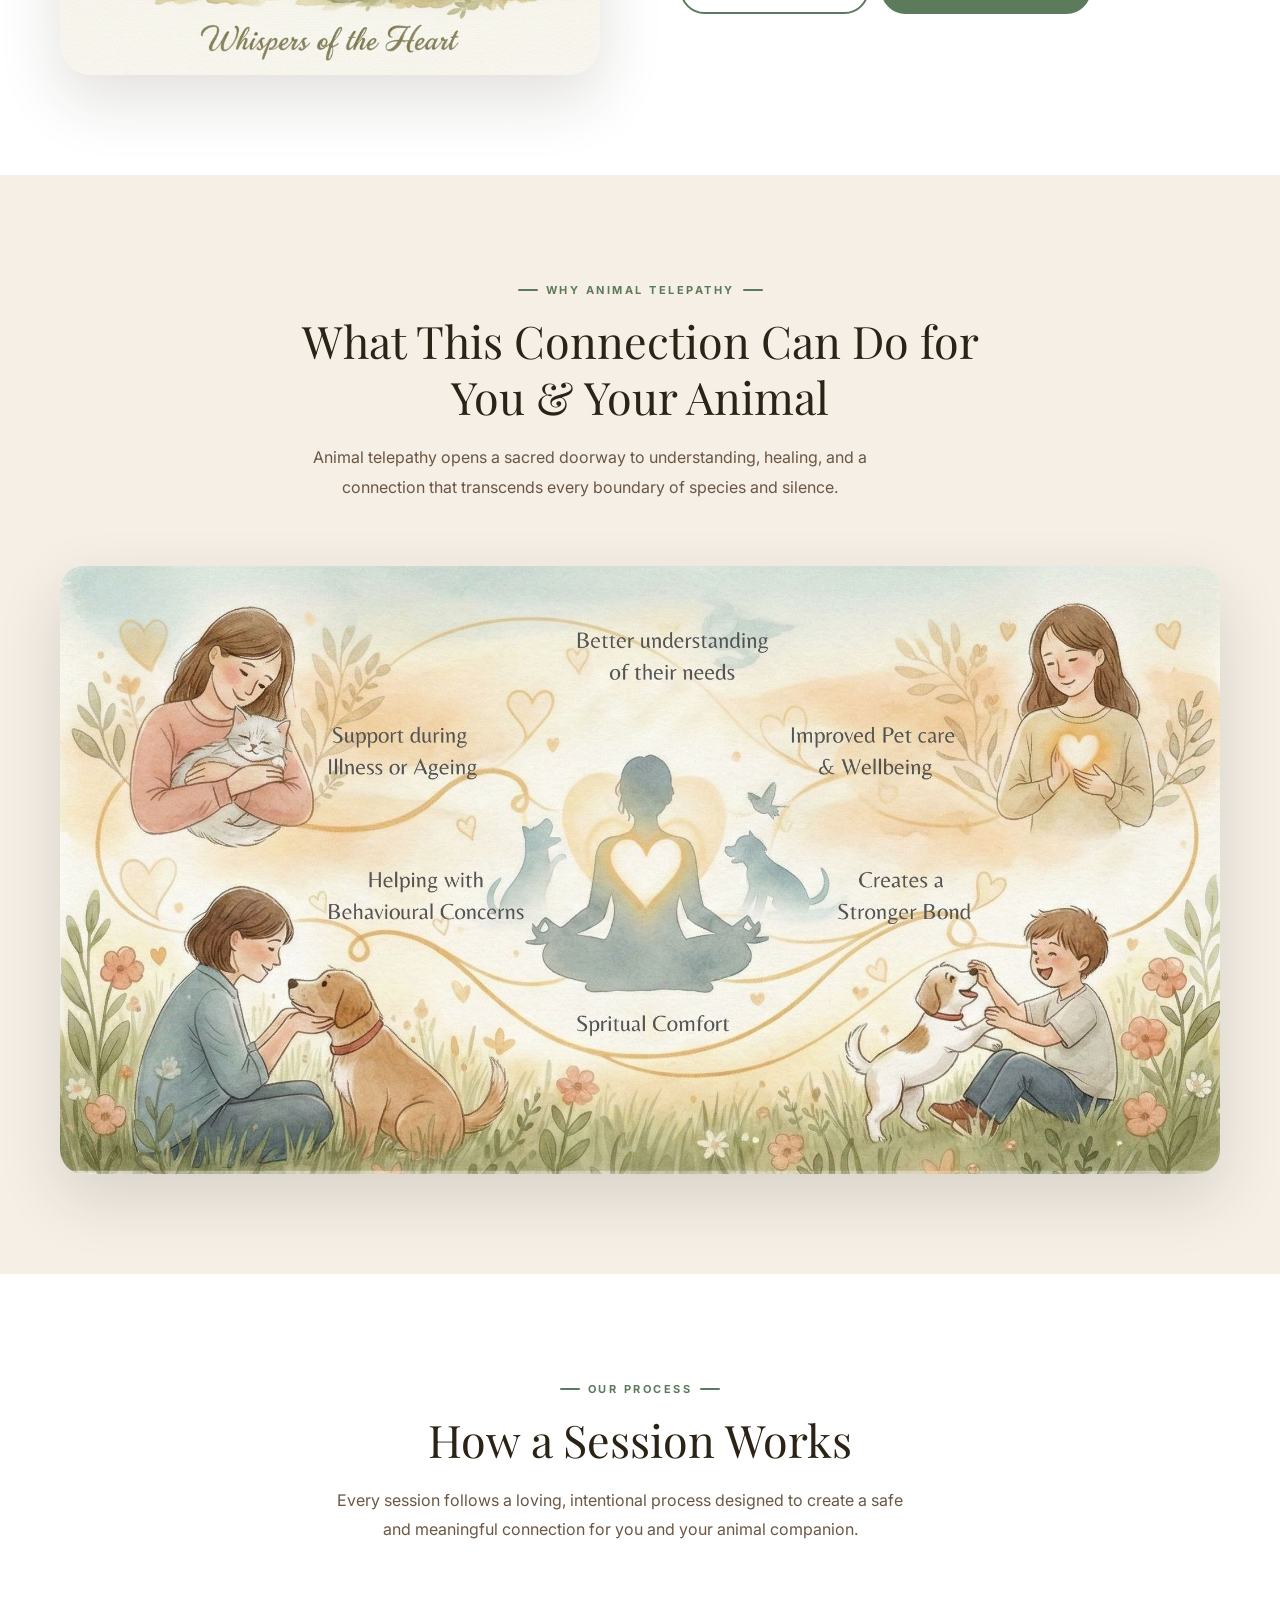
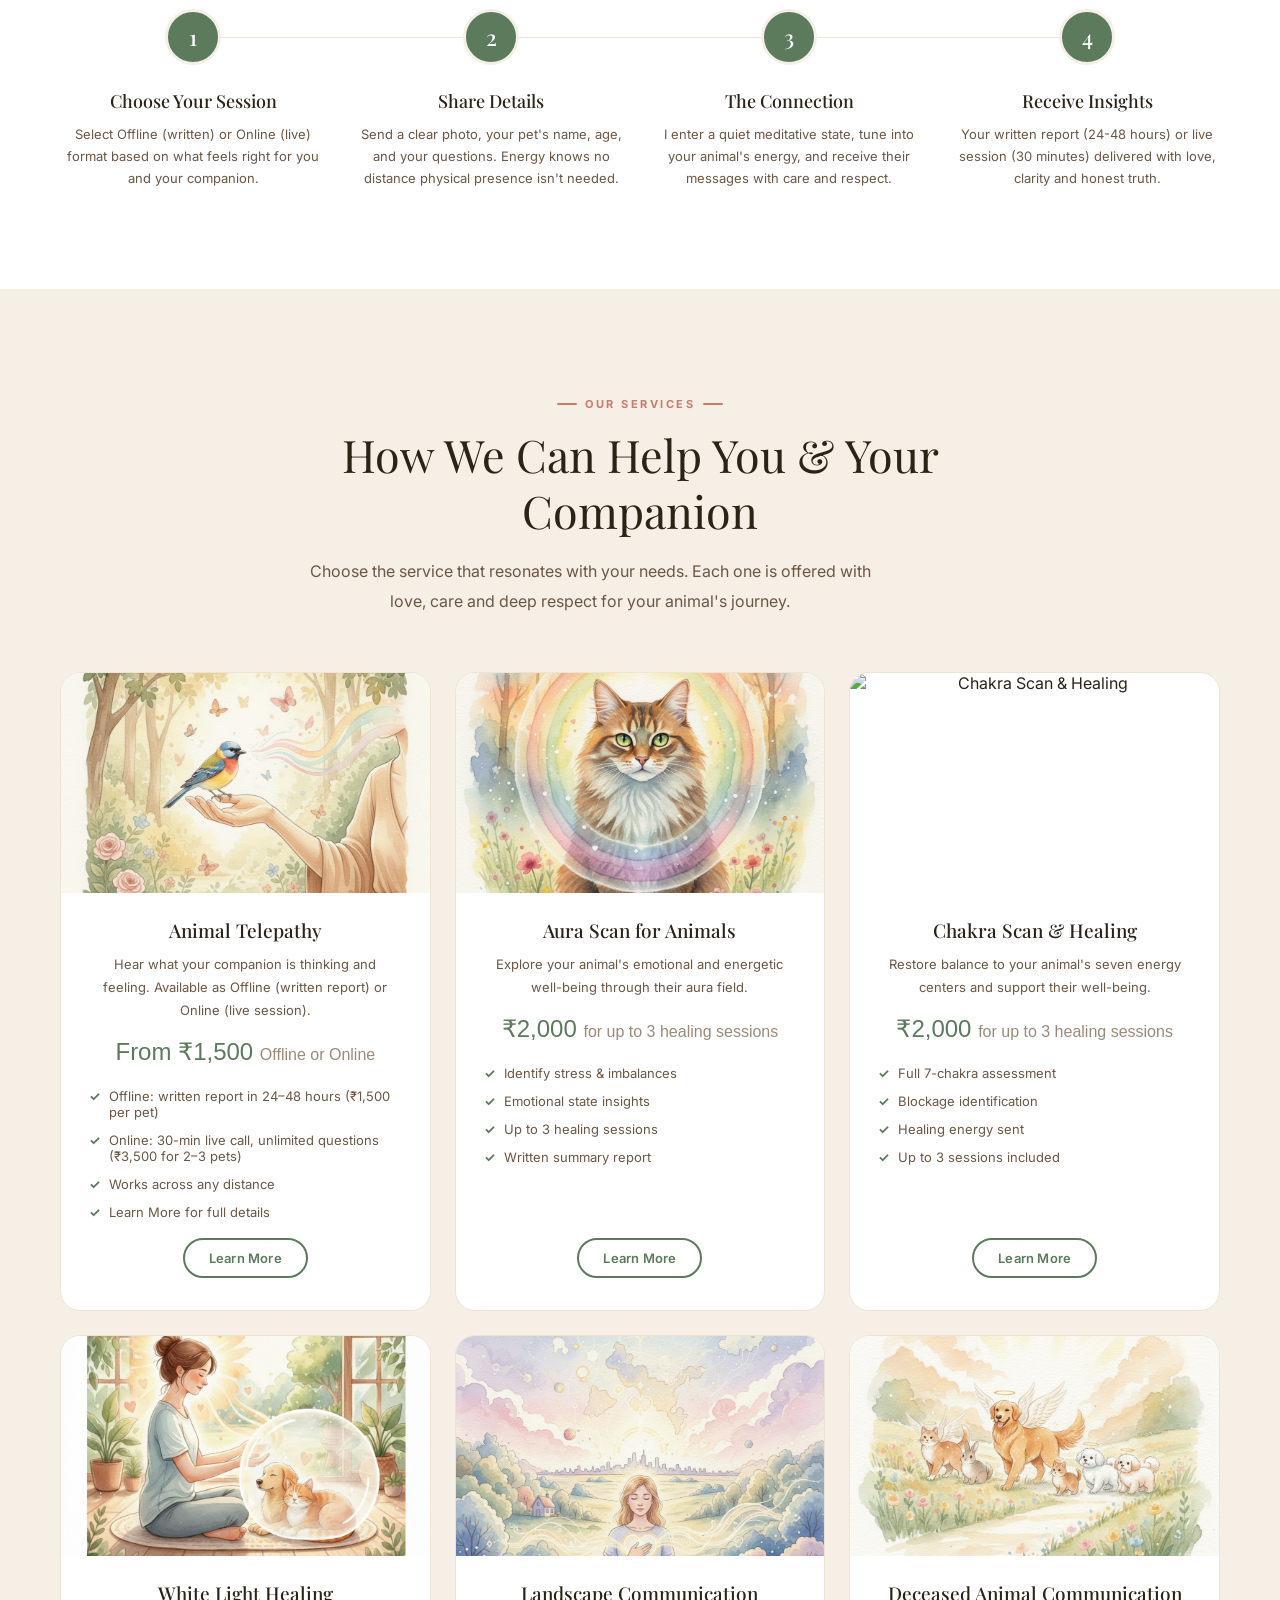
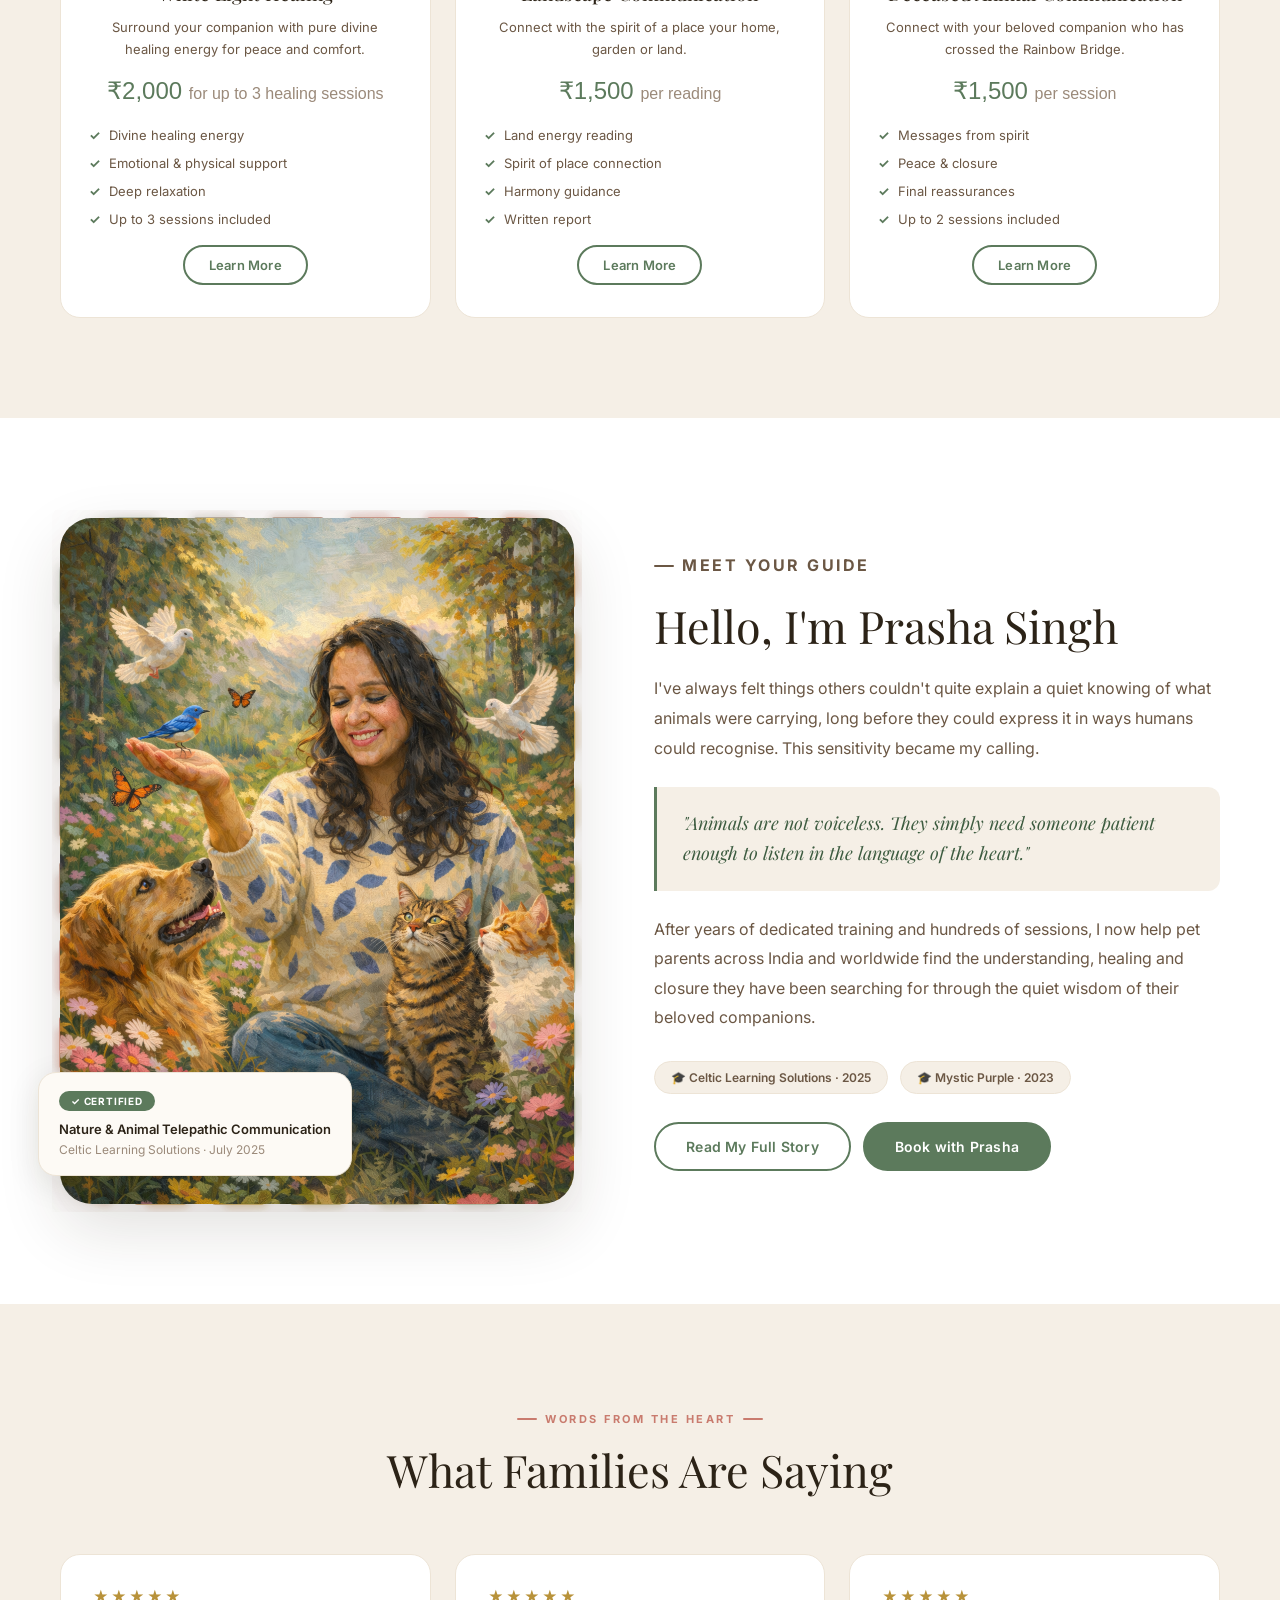
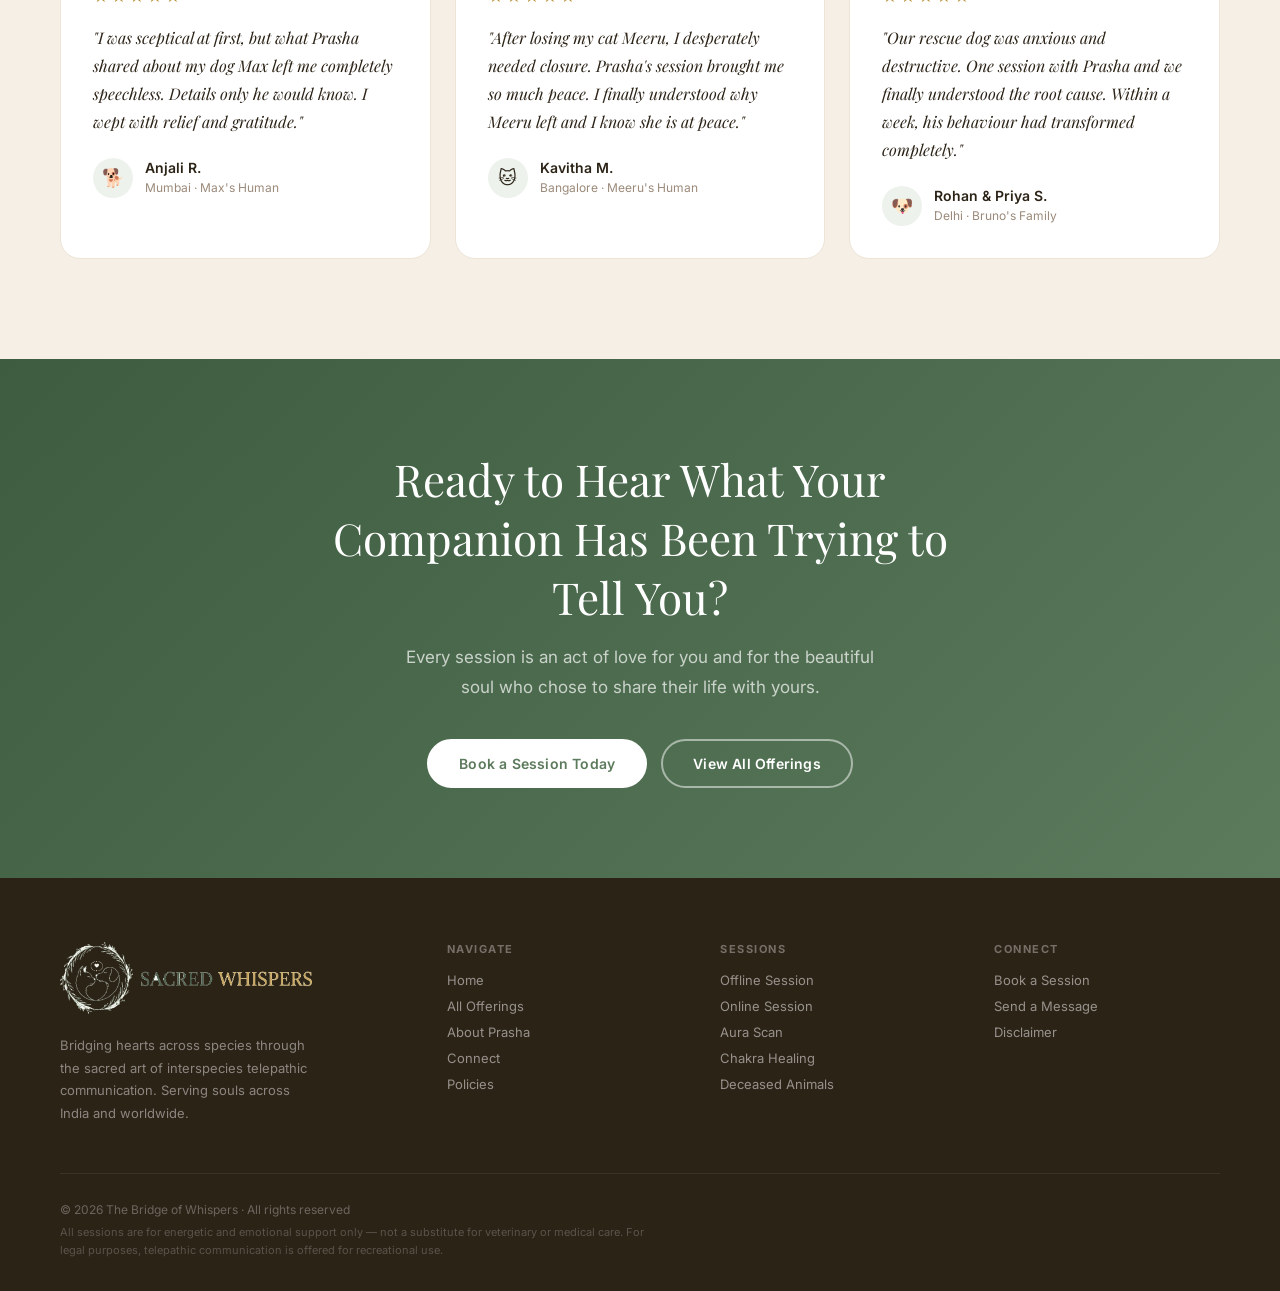
==== commit 8aef2e1e: "fixed dash amount" ====
--- a/index.html
+++ b/index.html
@@ -1110,11 +1110,11 @@
  <option value="">Please select a service…</option>
  <option value="Animal Telepathy — Offline (₹1,500 per pet)">Animal Telepathy — Offline (₹1,500 per pet)</option>
  <option value="Animal Telepathy — Online (₹3,500 for 2-3 pets)">Animal Telepathy — Online (₹3,500 for 2-3 pets)</option>
- <option value="Aura Scan for Animals (₹1,000)">Aura Scan for Animals (₹1,000)</option>
- <option value="Chakra Scan & Healing (₹1,000)">Chakra Scan & Healing (₹1,000)</option>
- <option value="White Light Healing (₹1,000)">White Light Healing (₹1,000)</option>
- <option value="Landscape Communication (₹1,000)">Landscape Communication (₹1,000)</option>
- <option value="Deceased Animal Communication (₹1,000)">Deceased Animal Communication (₹1,000)</option>
+ <option value="Aura Scan for Animals (₹2,000)">Aura Scan for Animals (₹2,000)</option>
+ <option value="Chakra Scan & Healing (₹2,000)">Chakra Scan & Healing (₹2,000)</option>
+ <option value="White Light Healing (₹2,000)">White Light Healing (₹2,000)</option>
+ <option value="Landscape Communication (₹1,500)">Landscape Communication (₹1,500)</option>
+ <option value="Deceased Animal Communication (₹1,500)">Deceased Animal Communication (₹1,500)</option>
  </select>
  </div>
  <div class="frow">
@@ -1230,7 +1230,7 @@
  "name": "Landscape Communication",
  "icon": "🌍",
  "image": "assets/image13.png",
- "price": "₹2,000",
+ "price": "₹1,500",
  "priceNote": "per reading",
  "shortDesc": "Connect with the spirit of a place your home, garden or land.",
  "features": [
